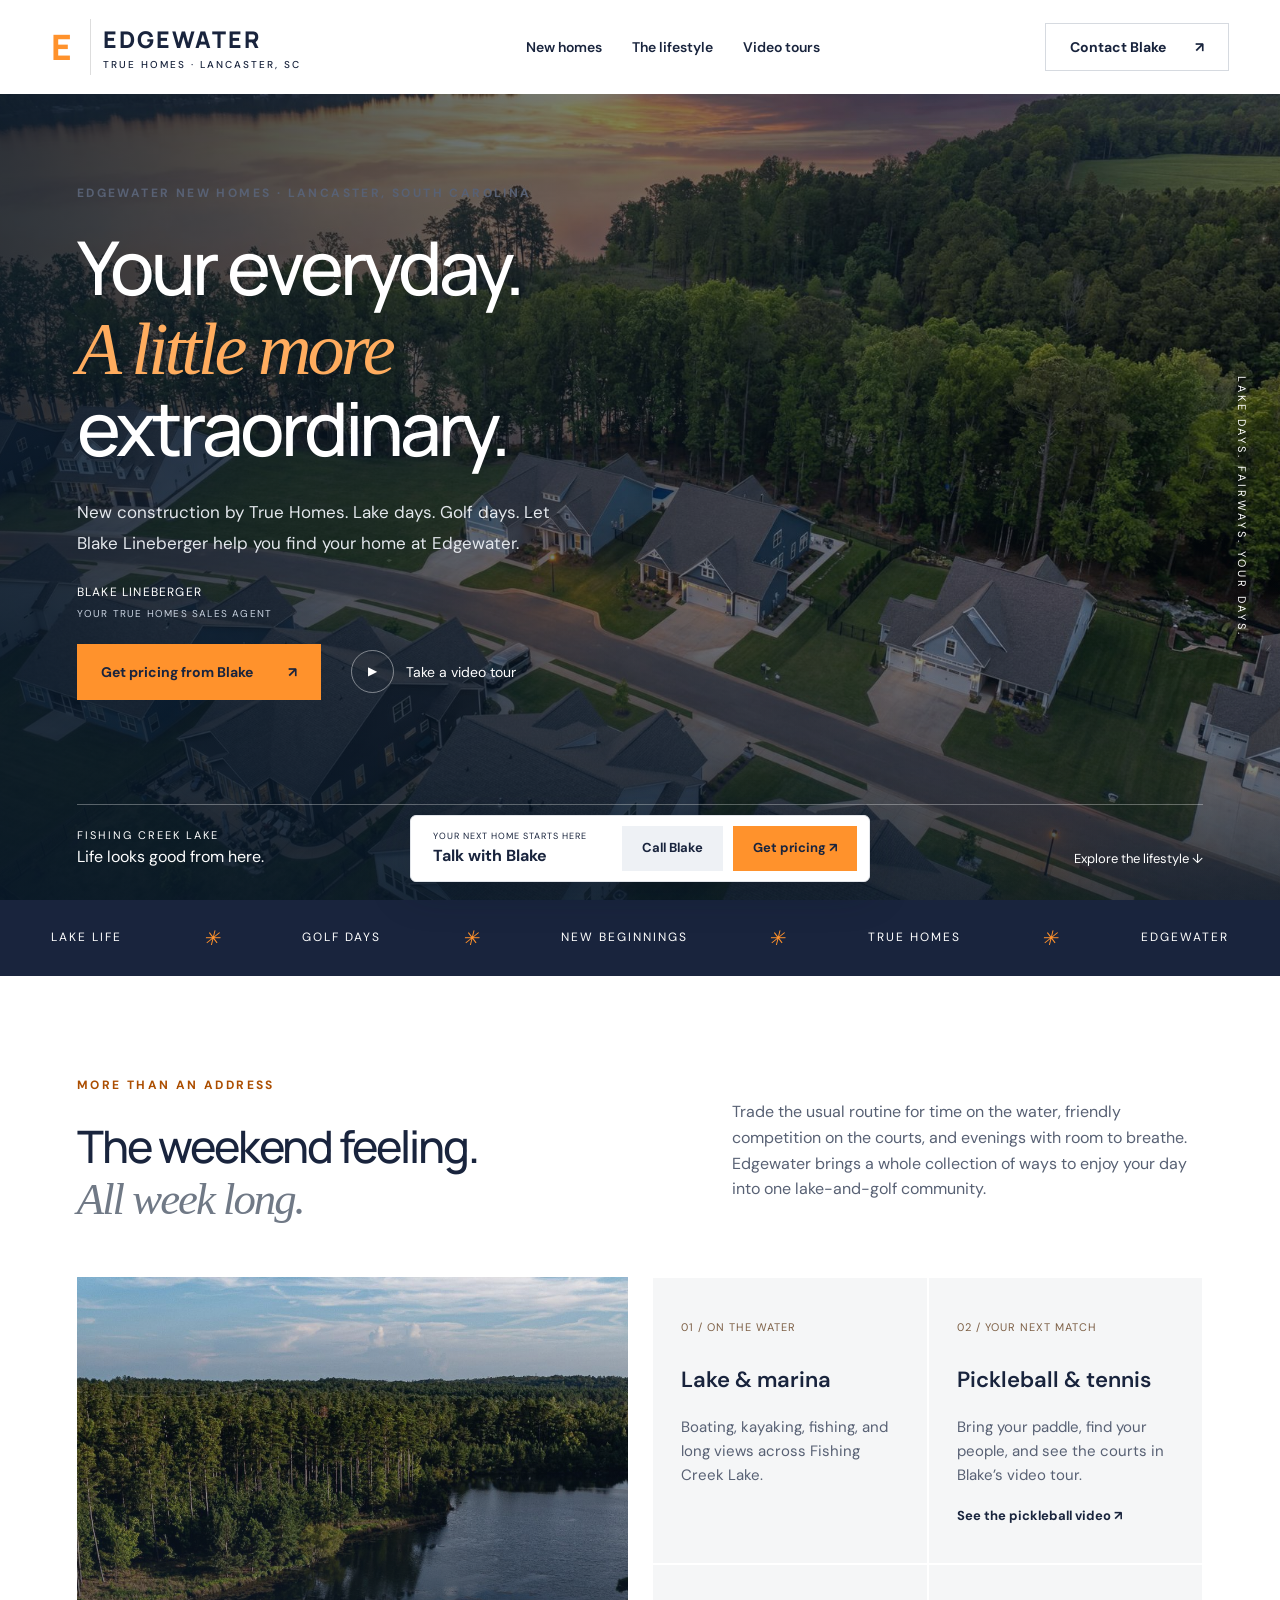
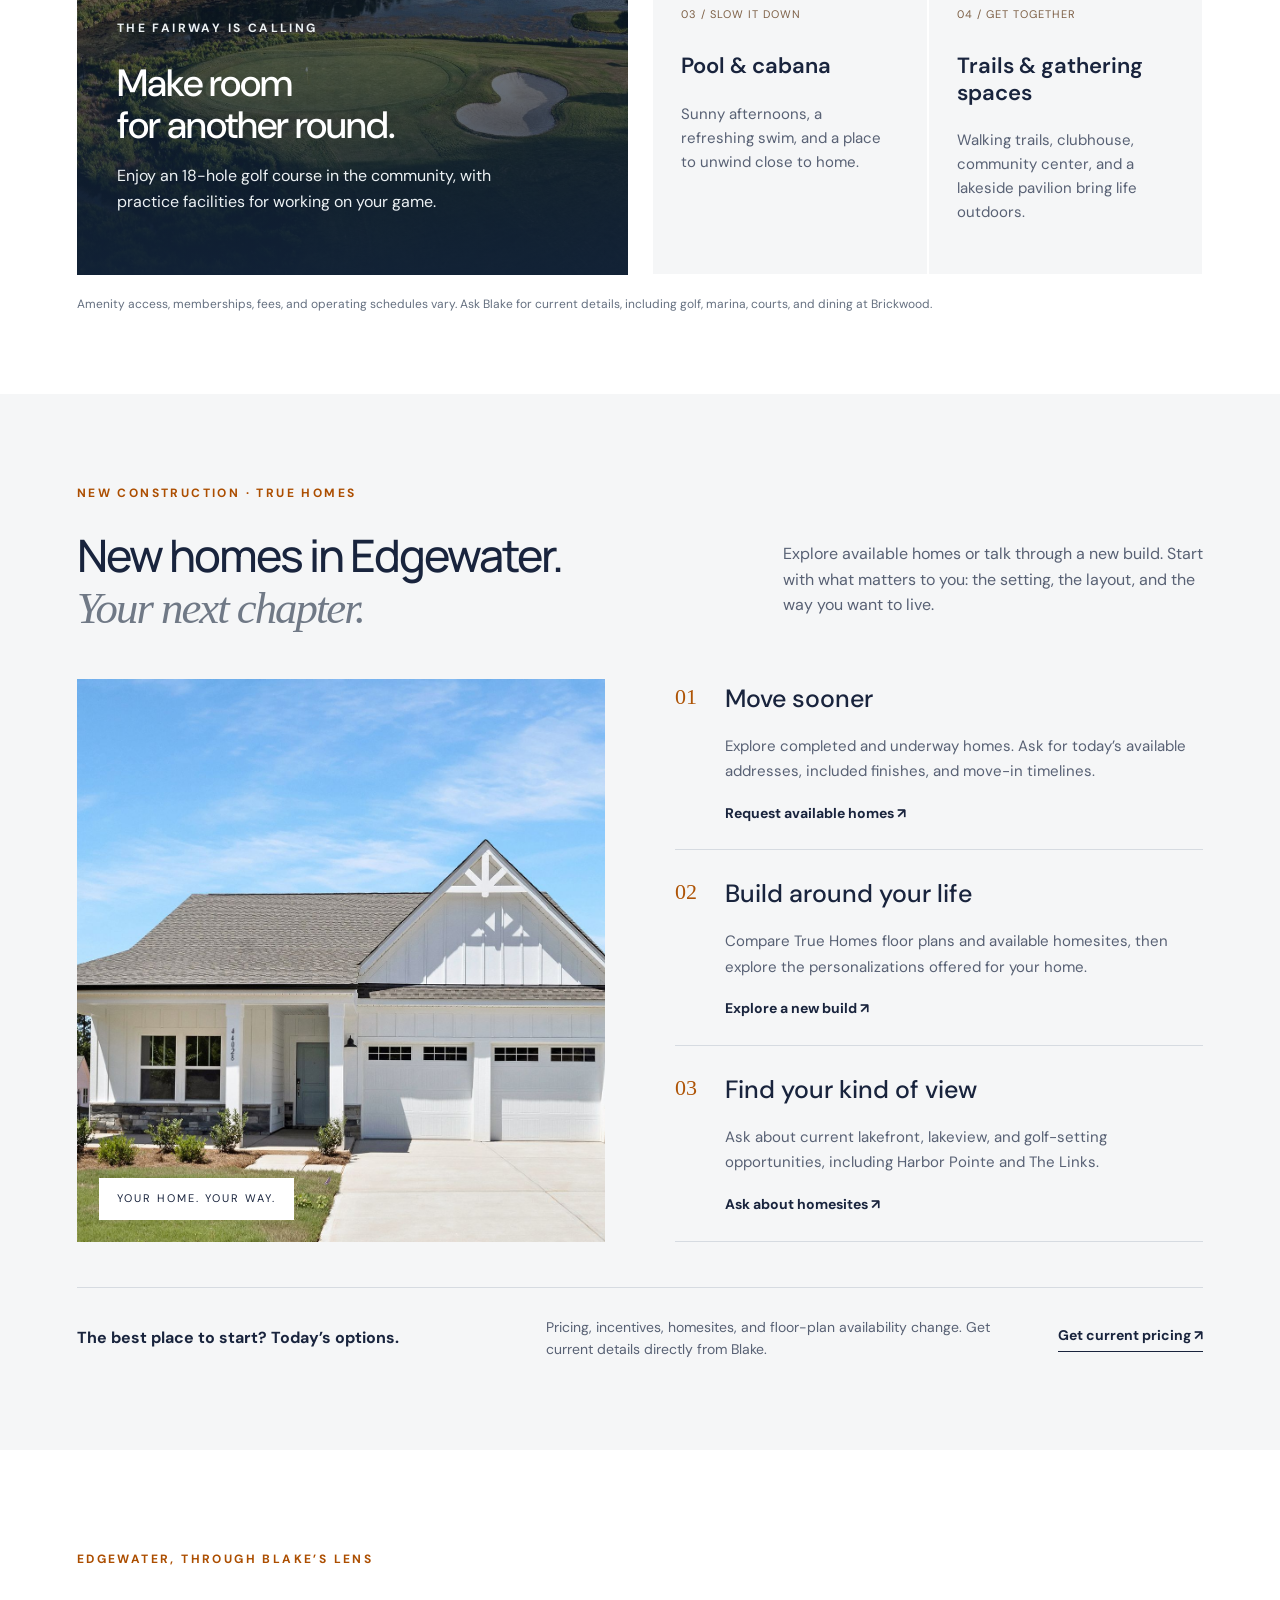
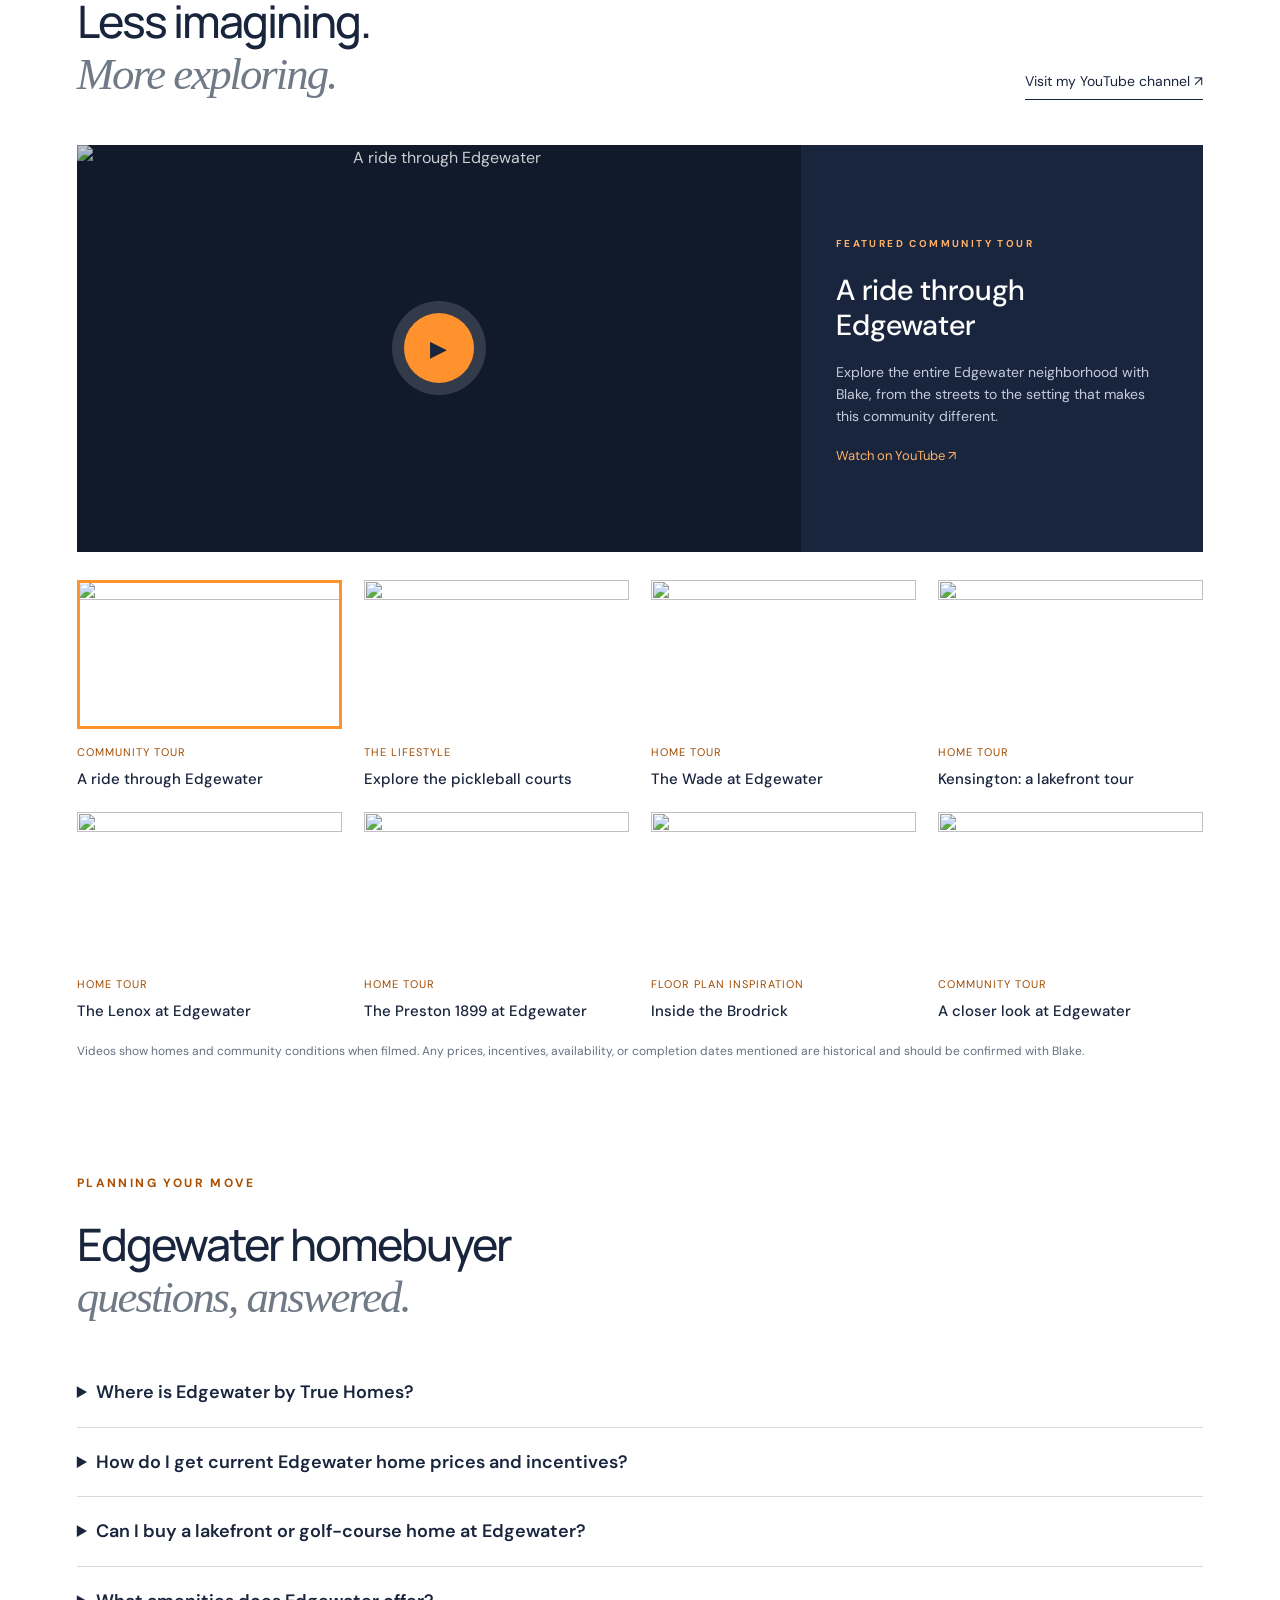
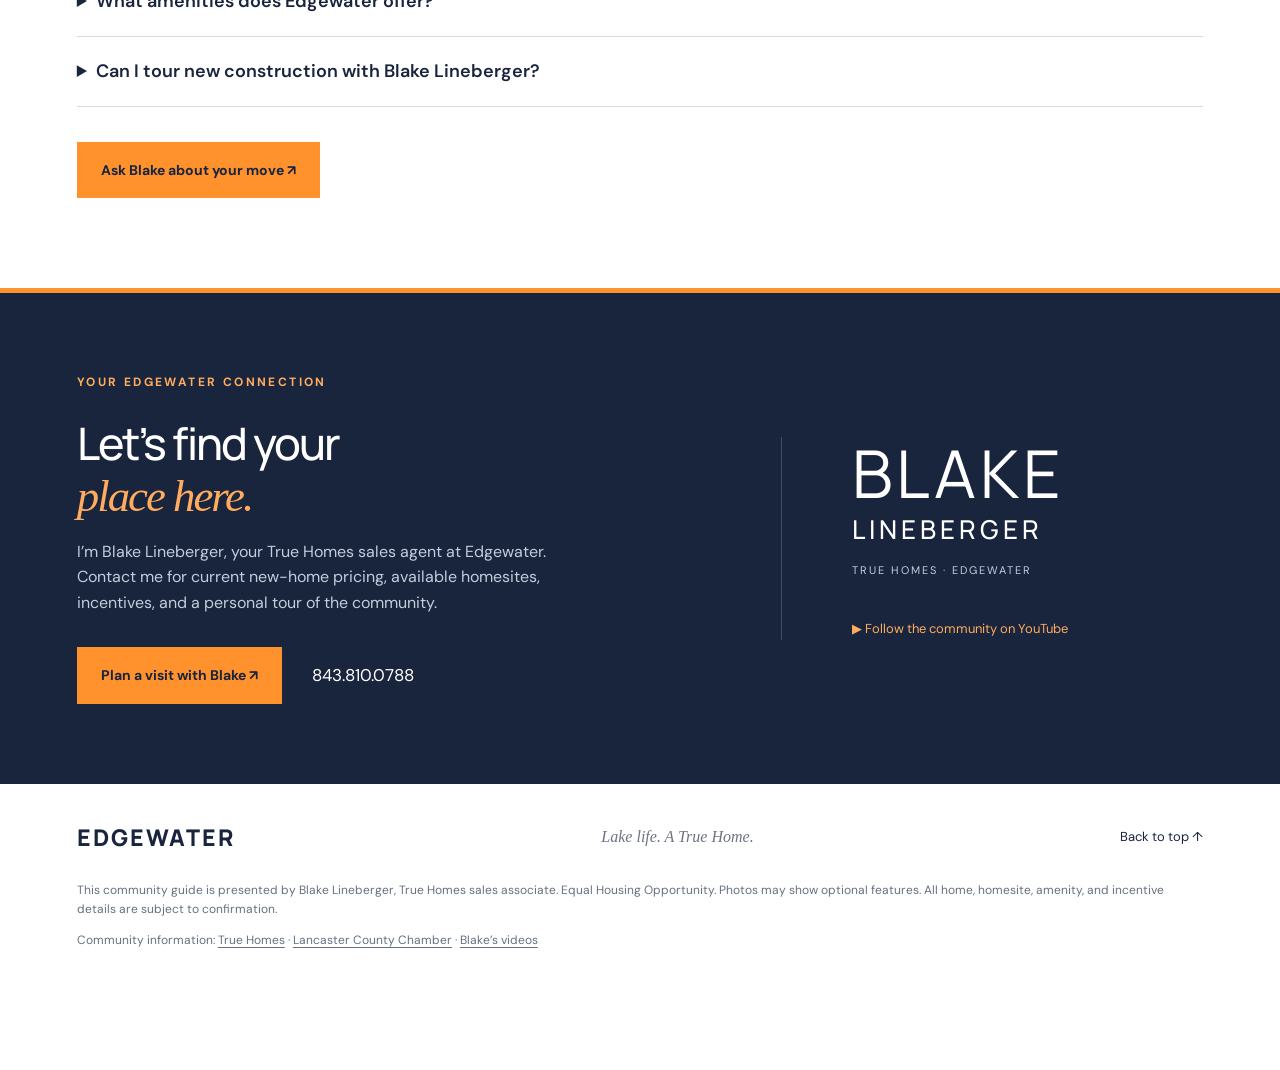
==== index.html @ 4dd71ce0 "Publish Edgewater site with buyer-focused SEO, sitemap and agent contact" ====
<!DOCTYPE html><html lang="en"><head><meta charset="UTF-8"><meta name="viewport" content="width=device-width, initial-scale=1"><title>Edgewater New Homes in Lancaster SC | Blake Lineberger</title><meta name="description" content="Explore True Homes new construction at Edgewater in Lancaster, SC. Watch home tours and contact Blake Lineberger for pricing, homesites, incentives and a tour."><meta name="theme-color" content="#19243d"><link rel="icon" href="data:image/svg+xml,%3Csvg xmlns='http://www.w3.org/2000/svg' viewBox='0 0 40 40'%3E%3Crect width='40' height='40' rx='8' fill='%2319243d'/%3E%3Cpath d='M10 11h21v5H15v4h13v4H15v4h16v5H10z' fill='%23ff922c'/%3E%3C/svg%3E"><link rel="stylesheet" href="style.css"><link rel="canonical" href="https://edgewater-living.vercel.app/"><meta name="robots" content="index,follow,max-image-preview:large"><meta property="og:type" content="website"><meta property="og:url" content="https://edgewater-living.vercel.app/"><meta property="og:title" content="Edgewater New Homes in Lancaster SC | Blake Lineberger"><meta property="og:description" content="Explore True Homes new construction at Edgewater in Lancaster, SC. Watch home tours and contact Blake Lineberger for pricing, homesites, incentives and a tour."><meta property="og:site_name" content="Edgewater with Blake Lineberger"><meta name="twitter:card" content="summary"><meta name="twitter:title" content="Edgewater New Homes in Lancaster SC | Blake Lineberger"><meta name="twitter:description" content="Explore True Homes new construction at Edgewater in Lancaster, SC. Watch home tours and contact Blake Lineberger for pricing, homesites, incentives and a tour."><script type="application/ld+json">{"@context": "https://schema.org", "@graph": [{"@type": "Person", "@id": "https://edgewater-living.vercel.app/#blake", "name": "Blake Lineberger", "jobTitle": "True Homes sales agent", "telephone": "+1-843-810-0788", "email": "linebergerm01@gmail.com", "url": "https://edgewater-living.vercel.app/", "sameAs": ["https://www.youtube.com/@Blake_Sales_Edgewater"]}, {"@type": "WebSite", "@id": "https://edgewater-living.vercel.app/#website", "url": "https://edgewater-living.vercel.app/", "name": "Edgewater with Blake Lineberger", "publisher": {"@id": "https://edgewater-living.vercel.app/#blake"}}, {"@type": "WebPage", "@id": "https://edgewater-living.vercel.app/#page", "url": "https://edgewater-living.vercel.app/", "name": "Edgewater New Homes in Lancaster SC | Blake Lineberger", "description": "Explore True Homes new construction at Edgewater in Lancaster, SC. Watch home tours and contact Blake Lineberger for pricing, homesites, incentives and a tour.", "isPartOf": {"@id": "https://edgewater-living.vercel.app/#website"}, "about": {"@type": "Place", "name": "Edgewater, Lancaster, South Carolina", "address": {"@type": "PostalAddress", "addressLocality": "Lancaster", "addressRegion": "SC", "addressCountry": "US"}}, "author": {"@id": "https://edgewater-living.vercel.app/#blake"}}, {"@type": "FAQPage", "@id": "https://edgewater-living.vercel.app/#questions", "mainEntity": [{"@type": "Question", "name": "Where is Edgewater by True Homes?", "acceptedAnswer": {"@type": "Answer", "text": "Edgewater is a lake-and-golf community in Lancaster, South Carolina, on Fishing Creek Lake. Contact Blake Lineberger to arrange a community visit and compare new construction opportunities."}}, {"@type": "Question", "name": "How do I get current Edgewater home prices and incentives?", "acceptedAnswer": {"@type": "Answer", "text": "Contact Blake Lineberger at 843.810.0788 or linebergerm01@gmail.com for current True Homes pricing, available homes, homesites, and incentives. Prices and offers mentioned in older videos may no longer apply."}}, {"@type": "Question", "name": "Can I buy a lakefront or golf-course home at Edgewater?", "acceptedAnswer": {"@type": "Answer", "text": "Ask Blake about current lakefront, lakeview, and golf-setting opportunities, including Harbor Pointe and The Links. Specific lot availability, premiums, dock eligibility, and home options must be confirmed individually."}}, {"@type": "Question", "name": "What amenities does Edgewater offer?", "acceptedAnswer": {"@type": "Answer", "text": "Edgewater features Fishing Creek Lake, a marina, an 18-hole golf course, pickleball and tennis facilities, a pool and cabana, walking trails, and community gathering spaces. Memberships, fees, access, and schedules vary."}}, {"@type": "Question", "name": "Can I tour new construction with Blake Lineberger?", "acceptedAnswer": {"@type": "Answer", "text": "Yes. Call or email Blake to arrange a personal tour of available True Homes and explore Edgewater. Share your price range, preferred layout, and moving timeline so he can help narrow your options."}}]}]}</script></head><body>
<a class="skip" href="#main">Skip to content</a><header><a class="brand" href="#"><span class="brandmark">E</span><span>EDGEWATER<small>TRUE HOMES · LANCASTER, SC</small></span></a><nav aria-label="Main navigation"><a href="#homes">New homes</a><a href="#lifestyle">The lifestyle</a><a href="#films">Video tours</a></nav><a class="nav-contact" href="mailto:linebergerm01@gmail.com?subject=Let%E2%80%99s%20explore%20Edgewater">Contact Blake <span>↗</span></a></header>
<main id="main"><section class="hero"><img src="assets/lake.jpg" alt="Aerial view of Edgewater on Fishing Creek Lake" fetchpriority="high" class="hero-photo"><div class="hero-shade"></div><div class="hero-content"><p class="eyebrow">EDGEWATER NEW HOMES · LANCASTER, SOUTH CAROLINA</p><h1>Your everyday.<br><em>A little more</em><br>extraordinary.</h1><p class="hero-description">New construction by True Homes. Lake days. Golf days. Let Blake Lineberger help you find your home at Edgewater.</p><p class="agent-intro">BLAKE LINEBERGER <span>YOUR TRUE HOMES SALES AGENT</span></p><div class="actions"><a class="button orange" href="mailto:linebergerm01@gmail.com?subject=Send%20me%20Edgewater%20homes%20and%20pricing">Get pricing from Blake <span>↗</span></a><a class="hero-watch" href="#films"><span class="circle-play">▶</span> Take a video tour</a></div></div><div class="hero-bottom"><span>FISHING CREEK LAKE<br><strong>Life looks good from here.</strong></span><a href="#lifestyle">Explore the lifestyle ↓</a></div><span class="vertical">LAKE DAYS. FAIRWAYS. YOUR DAYS.</span></section>
<div class="ribbon"><span>LAKE LIFE</span><i>✳</i><span>GOLF DAYS</span><i>✳</i><span>NEW BEGINNINGS</span><i>✳</i><span>TRUE HOMES</span><i>✳</i><span>EDGEWATER</span></div>
<section class="intro wrap" id="lifestyle"><div><p class="eyebrow orange-text">MORE THAN AN ADDRESS</p><h2>The weekend feeling.<br><em>All week long.</em></h2></div><p>Trade the usual routine for time on the water, friendly competition on the courts, and evenings with room to breathe. Edgewater brings a whole collection of ways to enjoy your day into one lake-and-golf community.</p></section>
<section class="amenities wrap"><article class="golf-feature"><img src="assets/golf.jpg" alt="Golf at Edgewater" loading="lazy"><div><p class="eyebrow">THE FAIRWAY IS CALLING</p><h3>Make room<br>for another round.</h3><p>Enjoy an 18-hole golf course in the community, with practice facilities for working on your game.</p></div></article><div class="amenity-grid"><article><span class="amenity-number">01 / ON THE WATER</span><h3>Lake & marina</h3><p>Boating, kayaking, fishing, and long views across Fishing Creek Lake.</p></article><article><span class="amenity-number">02 / YOUR NEXT MATCH</span><h3>Pickleball & tennis</h3><p>Bring your paddle, find your people, and see the courts in Blake’s video tour.</p><a href="#films" data-feature="CgfrRiR9_Ts">See the pickleball video ↗</a></article><article><span class="amenity-number">03 / SLOW IT DOWN</span><h3>Pool & cabana</h3><p>Sunny afternoons, a refreshing swim, and a place to unwind close to home.</p></article><article><span class="amenity-number">04 / GET TOGETHER</span><h3>Trails & gathering spaces</h3><p>Walking trails, clubhouse, community center, and a lakeside pavilion bring life outdoors.</p></article></div></section>
<p class="fine wrap">Amenity access, memberships, fees, and operating schedules vary. Ask Blake for current details, including golf, marina, courts, and dining at Brickwood.</p>
<section id="homes" class="homes-section"><div class="wrap"><div class="section-top"><div><p class="eyebrow orange-text">NEW CONSTRUCTION · TRUE HOMES</p><h2>New homes in Edgewater.<br><em>Your next chapter.</em></h2></div><p>Explore available homes or talk through a new build. Start with what matters to you: the setting, the layout, and the way you want to live.</p></div><div class="home-layout"><div class="home-photo"><img src="assets/home.jpg" alt="True Homes at Edgewater" loading="lazy"><span>YOUR HOME. YOUR WAY.</span></div><div class="home-options"><article><span>01</span><div><h3>Move sooner</h3><p>Explore completed and underway homes. Ask for today’s available addresses, included finishes, and move-in timelines.</p><a href="mailto:linebergerm01@gmail.com?subject=Edgewater%20available%20homes">Request available homes ↗</a></div></article><article><span>02</span><div><h3>Build around your life</h3><p>Compare True Homes floor plans and available homesites, then explore the personalizations offered for your home.</p><a href="mailto:linebergerm01@gmail.com?subject=Building%20a%20new%20home%20at%20Edgewater">Explore a new build ↗</a></div></article><article><span>03</span><div><h3>Find your kind of view</h3><p>Ask about current lakefront, lakeview, and golf-setting opportunities, including Harbor Pointe and The Links.</p><a href="mailto:linebergerm01@gmail.com?subject=Edgewater%20lake%20and%20golf%20homesites">Ask about homesites ↗</a></div></article></div></div><div class="availability"><strong>The best place to start? Today’s options.</strong><p>Pricing, incentives, homesites, and floor-plan availability change. Get current details directly from Blake.</p><a href="mailto:linebergerm01@gmail.com?subject=Current%20Edgewater%20pricing%20and%20incentives">Get current pricing <span>↗</span></a></div></div></section>
<section id="films" class="films wrap"><div class="section-top"><div><p class="eyebrow orange-text">EDGEWATER, THROUGH BLAKE’S LENS</p><h2>Less imagining.<br><em>More exploring.</em></h2></div><a class="text-link" href="https://www.youtube.com/@Blake_Sales_Edgewater" target="_blank" rel="noopener">Visit my YouTube channel ↗</a></div><div class="cinema"><div class="screen" id="screen"></div><div class="film-description"><span class="eyebrow">FEATURED COMMUNITY TOUR</span><h3 id="film-title">A ride through Edgewater</h3><p id="film-detail">Explore the neighborhood with Blake, from the streets to the setting that makes Edgewater different.</p><a id="youtube-link" href="https://www.youtube.com/watch?v=G6UjwzmmReY" target="_blank" rel="noopener">Watch on YouTube ↗</a></div></div><div class="film-grid" id="film-grid"></div><p class="fine">Videos show homes and community conditions when filmed. Any prices, incentives, availability, or completion dates mentioned are historical and should be confirmed with Blake.</p></section>
<section class="buyer-faq wrap" id="questions"><p class="eyebrow orange-text">PLANNING YOUR MOVE</p><h2>Edgewater homebuyer<br><em>questions, answered.</em></h2><div class="faq-list"><details><summary>Where is Edgewater by True Homes?</summary><p>Edgewater is a lake-and-golf community in Lancaster, South Carolina, on Fishing Creek Lake. Contact Blake Lineberger to arrange a community visit and compare new construction opportunities.</p></details><details><summary>How do I get current Edgewater home prices and incentives?</summary><p>Contact Blake Lineberger at 843.810.0788 or linebergerm01@gmail.com for current True Homes pricing, available homes, homesites, and incentives. Prices and offers mentioned in older videos may no longer apply.</p></details><details><summary>Can I buy a lakefront or golf-course home at Edgewater?</summary><p>Ask Blake about current lakefront, lakeview, and golf-setting opportunities, including Harbor Pointe and The Links. Specific lot availability, premiums, dock eligibility, and home options must be confirmed individually.</p></details><details><summary>What amenities does Edgewater offer?</summary><p>Edgewater features Fishing Creek Lake, a marina, an 18-hole golf course, pickleball and tennis facilities, a pool and cabana, walking trails, and community gathering spaces. Memberships, fees, access, and schedules vary.</p></details><details><summary>Can I tour new construction with Blake Lineberger?</summary><p>Yes. Call or email Blake to arrange a personal tour of available True Homes and explore Edgewater. Share your price range, preferred layout, and moving timeline so he can help narrow your options.</p></details></div><a class="button orange" href="mailto:linebergerm01@gmail.com?subject=Help%20me%20find%20an%20Edgewater%20home">Ask Blake about your move ↗</a></section><section class="contact" id="contact"><div class="wrap contact-inner"><div><p class="eyebrow">YOUR EDGEWATER CONNECTION</p><h2>Let’s find your<br><em>place here.</em></h2><p>I’m Blake Lineberger, your True Homes sales agent at Edgewater. Contact me for current new-home pricing, available homesites, incentives, and a personal tour of the community.</p><div class="actions"><a class="button orange" href="mailto:linebergerm01@gmail.com?subject=I%27d%20like%20to%20tour%20Edgewater">Plan a visit with Blake ↗</a><a class="phone" href="tel:+18438100788">843.810.0788</a></div></div><div class="signature"><span>BLAKE</span><strong>LINEBERGER</strong><p>TRUE HOMES · EDGEWATER</p><a href="https://www.youtube.com/@Blake_Sales_Edgewater" target="_blank" rel="noopener">▶ Follow the community on YouTube</a></div></div></section></main>
<footer class="wrap"><div class="footer-top"><a class="brand" href="#">EDGEWATER</a><span>Lake life. A True Home.</span><a href="#">Back to top ↑</a></div><p>This community guide is presented by Blake Lineberger, True Homes sales associate. Equal Housing Opportunity. Photos may show optional features. All home, homesite, amenity, and incentive details are subject to confirmation.</p><div class="sources">Community information: <a href="https://www.truehomes.com/new-home-communities/edgewater" target="_blank" rel="noopener">True Homes</a> · <a href="https://business.lancasterchambersc.org/list/member/true-homes-edgewater-golf-lake-168" target="_blank" rel="noopener">Lancaster County Chamber</a> · <a href="https://www.youtube.com/@Blake_Sales_Edgewater" target="_blank" rel="noopener">Blake’s videos</a></div></footer><aside class="contact-dock" aria-label="Contact Blake"><span>YOUR NEXT HOME STARTS HERE<strong>Talk with Blake</strong></span><a href="tel:+18438100788">Call Blake</a><a class="dock-email" href="mailto:linebergerm01@gmail.com?subject=Edgewater%20new%20home%20inquiry">Get pricing ↗</a></aside><script src="app.js" defer></script></body></html>
---- style.css ----
@import url('https://fonts.googleapis.com/css2?family=DM+Sans:wght@400;500;600;700&family=Manrope:wght@400;500;600;700;800&display=swap');
:root{--navy:#19243d;--orange:#ff922c;--paper:#f5f6f7;--muted:#586174}*{box-sizing:border-box}html{scroll-behavior:smooth;scroll-padding-top:90px}body{margin:0;color:var(--navy);background:white;font-family:'DM Sans',sans-serif;line-height:1.6}a{color:inherit;text-decoration:none}button{font:inherit}img{display:block;width:100%;object-fit:cover}a,button{-webkit-tap-highlight-color:transparent}a:focus-visible,button:focus-visible{outline:3px solid #ef7b08;outline-offset:5px}.skip{position:fixed;top:-100px;background:white;padding:12px;z-index:99}.skip:focus{top:0}header{height:94px;padding:0 4%;display:flex;align-items:center;justify-content:space-between;gap:24px;background:white}.brand{display:flex;align-items:center;gap:12px;font-family:Manrope,sans-serif;font-size:23px;font-weight:800;letter-spacing:2px}.brandmark{font-size:35px;color:var(--orange);border-right:1px solid #ddd;padding-right:16px}.brand small{display:block;font-family:'DM Sans',sans-serif;font-size:10px;letter-spacing:2px;font-weight:500}nav{display:flex;gap:30px;font-size:14px;font-weight:600}nav a:hover{color:#b75000}.nav-contact{border:1px solid #d6dae0;padding:12px 24px;font-size:14px;font-weight:700}.nav-contact span{margin-left:26px}.hero{position:relative;min-height:760px;height:calc(100svh - 94px);max-height:1000px;color:white;isolation:isolate}.hero-photo,.hero-shade{position:absolute;inset:0;height:100%;z-index:-2}.hero-shade{z-index:-1;background:linear-gradient(90deg,rgba(8,24,40,.82),rgba(8,24,40,.2)),linear-gradient(0deg,rgba(8,24,40,.7),transparent 40%)}.hero-content{padding:90px 6%;max-width:950px}.eyebrow{font-size:12px;font-weight:700;letter-spacing:2.4px;margin:0 0 25px}.hero h1{font-family:Manrope,sans-serif;font-size:clamp(52px,5.8vw,91px);line-height:1.06;letter-spacing:-4px;font-weight:500;margin:0 0 30px}em{font-family:Georgia,serif;font-weight:400}h1 em{color:#ffac5e} .hero-description{font-size:17px;line-height:1.8;max-width:480px;color:#e3e7ec}.actions{display:flex;align-items:center;gap:30px;flex-wrap:wrap;margin-top:32px}.button{display:inline-flex;justify-content:center;align-items:center;gap:35px;padding:17px 24px;font-size:14px;font-weight:700}.orange{background:var(--orange);color:#19243d}.orange:hover{background:#ffb56e}.hero-watch{display:flex;align-items:center;gap:12px;font-size:14px}.circle-play{border:1px solid #ffffff70;border-radius:50%;width:43px;height:43px;display:grid;place-items:center;font-size:12px}.hero-bottom{position:absolute;bottom:30px;left:6%;right:6%;display:flex;justify-content:space-between;align-items:end;border-top:1px solid #ffffff50;padding-top:22px;font-size:11px;letter-spacing:2px}.hero-bottom strong{font-size:16px;letter-spacing:0;font-weight:400}.hero-bottom a{font-size:13px;letter-spacing:0}.vertical{position:absolute;right:30px;top:35%;writing-mode:vertical-rl;font-size:11px;letter-spacing:3px}.ribbon{padding:22px 4%;background:var(--navy);color:white;display:flex;align-items:center;justify-content:space-between;gap:20px;font-size:12px;letter-spacing:2px;overflow:hidden;white-space:nowrap}.ribbon i{color:var(--orange);font-size:20px}.wrap{width:min(1280px,88%);margin-inline:auto}.intro{display:grid;grid-template-columns:1.2fr 1fr;gap:8%;padding:100px 0 52px;align-items:center}.orange-text{color:#ac4e00}h2{font-family:Manrope,sans-serif;font-size:clamp(38px,3.5vw,56px);font-weight:500;line-height:1.14;letter-spacing:-2px;margin:0}h2 em{color:#707986}p{color:var(--muted)}.intro>p{max-width:460px}.amenities{display:grid;grid-template-columns:1fr 1fr;gap:24px}.golf-feature{min-height:530px;position:relative;color:white;isolation:isolate;overflow:hidden}.golf-feature>img{position:absolute;height:100%;z-index:-2}.golf-feature:after{content:'';position:absolute;inset:0;background:linear-gradient(0deg,#122339ee,transparent);z-index:-1}.golf-feature>div{position:absolute;bottom:20px;padding:25px 40px}.golf-feature h3{font-size:38px;line-height:1.1;letter-spacing:-1px;font-weight:500;margin:0 0 16px}.golf-feature p{color:#ecf1f4;max-width:380px}.amenity-grid{display:grid;grid-template-columns:1fr 1fr;background:var(--paper)}.amenity-grid article{padding:35px 28px;border:1px solid white}.amenity-number{font-size:11px;letter-spacing:1px;color:#7d6046}.amenity-grid h3{font-size:22px;font-weight:600;line-height:1.2;margin-top:28px}.amenity-grid p{font-size:15px}.amenity-grid a{font-size:13px;font-weight:700}.fine{font-size:12px;line-height:1.6;margin-top:20px;color:#657080}.homes-section{background:var(--paper);padding:90px 0;margin-top:80px}.section-top{display:flex;justify-content:space-between;gap:40px;align-items:end;margin-bottom:45px}.section-top>p{max-width:420px}.home-layout{display:grid;grid-template-columns:1fr 1fr;gap:70px}.home-photo{position:relative;min-height:530px}.home-photo img{height:100%;position:absolute}.home-photo span{position:absolute;bottom:22px;left:22px;background:white;padding:12px 18px;font-size:11px;letter-spacing:2px}.home-options article{display:flex;gap:28px;padding:24px 0;border-bottom:1px solid #d6dbe1}.home-options article:first-child{padding-top:0}.home-options article>span{font-family:Georgia,serif;font-size:22px;color:#ae5406}.home-options h3{font-size:25px;font-weight:500;margin:0}.home-options p{font-size:15px;line-height:1.7}.home-options a{font-size:14px;font-weight:700}.availability{margin-top:45px;border-top:1px solid #d6dbe1;padding-top:28px;display:grid;grid-template-columns:1fr 1.1fr auto;align-items:center;gap:35px}.availability p{font-size:14px;margin:0}.availability a{font-size:14px;font-weight:700;border-bottom:1px solid;padding-bottom:5px}.films{padding:100px 0}.text-link{font-size:14px;border-bottom:1px solid;padding-bottom:6px}.cinema{display:grid;grid-template-columns:1.8fr 1fr;background:var(--navy);color:white}.screen{aspect-ratio:16/9;background:#0c1725;position:relative}.screen iframe{width:100%;height:100%;border:0}.video-cover{width:100%;height:100%;padding:0;position:relative;border:0;cursor:pointer;background:#101a2b;color:white}.video-cover img{height:100%;opacity:.78}.video-cover .play-large{position:absolute;inset:0;display:grid;place-items:center}.play-large span{display:grid;place-items:center;background:var(--orange);color:var(--navy);height:70px;width:70px;border-radius:50%;font-size:22px;box-shadow:0 0 0 12px #ffffff25}.film-description{padding:35px;align-self:center}.film-description .eyebrow{font-size:10px;color:#ffb267}.film-description h3{font-size:29px;line-height:1.2;font-weight:500;margin:18px 0}.film-description p{color:#c4cddd;font-size:14px}.film-description a{font-size:13px;color:#ffb267}.film-grid{display:grid;grid-template-columns:repeat(4,1fr);gap:22px;margin-top:28px}.film-card{text-align:left;background:transparent;border:0;padding:0;color:var(--navy);cursor:pointer}.film-card img{aspect-ratio:16/9;transition:filter .2s}.film-card:hover img{filter:brightness(.75)}.film-card[aria-pressed=true] img{outline:3px solid var(--orange);outline-offset:-3px}.film-card span{display:block;font-size:11px;color:#a14b00;letter-spacing:1px;margin-top:15px}.film-card strong{display:block;font-size:15px;font-weight:500;line-height:1.5;margin-top:6px}.contact{background:var(--navy);color:white;padding:80px 0;border-top:5px solid var(--orange)}.contact-inner{display:grid;grid-template-columns:1.5fr 1fr;gap:70px;align-items:center}.contact .eyebrow{color:#ffac5e}.contact p{color:#c4cddd;max-width:510px}.contact h2 em{color:#ffac5e}.phone{font-size:17px}.signature{border-left:1px solid #ffffff30;padding-left:70px}.signature>span,.signature strong{display:block;font-family:Manrope,sans-serif;letter-spacing:4px}.signature>span{font-size:66px;line-height:1.1;font-weight:400}.signature strong{font-size:26px;font-weight:500}.signature p{font-size:11px;letter-spacing:2px}.signature a{display:block;margin-top:40px;font-size:13px;color:#ffac5e}footer{padding:35px 0}.footer-top{display:flex;align-items:center;justify-content:space-between;gap:25px;margin-bottom:25px}.footer-top span{font-family:Georgia,serif;font-style:italic;color:#6d7380}.footer-top>a:last-child{font-size:13px}footer p,.sources{font-size:12px;color:#657080}.sources a{text-decoration:underline;text-underline-offset:3px}@media(min-width:1600px){.hero-content{padding-top:130px}}@media(max-width:1000px){header{height:80px}.brand{font-size:18px}nav{gap:18px}.hero{min-height:720px}.hero h1{font-size:66px}.hero-content{padding-top:75px}.amenities{grid-template-columns:1fr}.golf-feature{min-height:430px}.amenity-grid article{padding:30px}.home-layout{gap:35px}.cinema{grid-template-columns:1fr}.film-description{padding:28px}.film-description p{max-width:650px}.film-grid{grid-template-columns:repeat(3,1fr)}.availability{grid-template-columns:1fr 1fr}.signature{padding-left:30px}.signature>span{font-size:46px}}@media(max-width:650px){header{height:auto;min-height:84px;padding:16px 6%;flex-wrap:wrap;gap:12px}.brand{font-size:17px}.brand small{font-size:8px}.brandmark{font-size:28px}.nav-contact{padding:8px 12px;font-size:12px}.nav-contact span{margin-left:5px}nav{order:3;width:100%;justify-content:space-between;border-top:1px solid #edf0f3;padding-top:10px;font-size:12px}.hero{height:auto;min-height:710px}.hero-content{padding-top:60px}.hero .eyebrow{font-size:10px;max-width:240px}.hero h1{font-size:51px;letter-spacing:-2.5px}.hero-description{font-size:15px;max-width:330px}.actions{gap:20px}.hero-watch{font-size:13px}.vertical{display:none}.hero-bottom{bottom:24px}.hero-bottom>a{max-width:100px;text-align:right}.ribbon{font-size:10px;gap:22px;justify-content:flex-start}.ribbon span{flex-shrink:0}.intro{grid-template-columns:1fr;padding-top:65px;gap:15px}.eyebrow{font-size:10px;letter-spacing:1.7px;margin-bottom:18px}.amenity-grid{grid-template-columns:1fr 1fr}.amenity-grid article{padding:25px 18px}.amenity-grid h3{font-size:20px}.amenity-grid p{font-size:14px}.amenity-number{font-size:10px}.golf-feature>div{padding:20px 25px}.homes-section{padding:60px 0;margin-top:55px}.section-top{display:block}.section-top>p{margin-top:24px}.home-layout{grid-template-columns:1fr}.home-photo{min-height:320px}.availability{grid-template-columns:1fr;gap:16px}.availability a{justify-self:start}.films{padding:65px 0}.text-link{display:inline-block;margin-top:25px}.film-grid{grid-template-columns:1fr 1fr;gap:24px 16px}.film-card strong{font-size:14px}.film-description h3{font-size:25px}.contact{padding:55px 0}.contact-inner{grid-template-columns:1fr;gap:45px}.signature{border-left:0;border-top:1px solid #ffffff30;padding:30px 0 0}.signature a{margin-top:20px}.footer-top{flex-wrap:wrap}.footer-top span{font-size:14px}h2{font-size:39px}.button{gap:18px;padding:15px 18px}html{scroll-padding-top:20px}}@media(prefers-reduced-motion:reduce){html{scroll-behavior:auto}*{transition:none!important}}
.agent-intro{color:white;font-size:12px;letter-spacing:1.2px;margin-top:25px}.agent-intro span{display:block;font-size:10px;color:#c7d1df;margin-top:3px}.hero-content .actions{margin-top:22px}.contact-dock{position:fixed;bottom:18px;left:50%;transform:translateX(-50%);display:flex;gap:10px;align-items:center;background:white;box-shadow:0 8px 40px #0c172545;border:1px solid #e2e5ea;padding:10px 12px 10px 22px;z-index:10;max-width:94%;border-radius:6px}.contact-dock>span{font-size:9px;letter-spacing:1px;margin-right:25px;white-space:nowrap}.contact-dock strong{display:block;letter-spacing:0;font-size:16px}.contact-dock a{padding:12px 20px;background:#eef1f5;font-size:13px;font-weight:700;white-space:nowrap}.contact-dock .dock-email{background:var(--orange)}footer{padding-bottom:120px}@media(max-width:650px){.contact-dock{bottom:10px;padding:8px;gap:8px;width:94%}.contact-dock>span{font-size:8px;margin-right:auto;padding-left:6px}.contact-dock strong{font-size:14px}.contact-dock a{padding:12px;font-size:12px}.hero{min-height:790px}}

.buyer-faq{padding:0 0 90px}.faq-list{margin:35px 0}.faq-list details{border-bottom:1px solid #d6dbe1;padding:20px 0}.faq-list summary{font-size:18px;font-weight:600;cursor:pointer}.faq-list p{max-width:900px;font-size:16px;line-height:1.8}
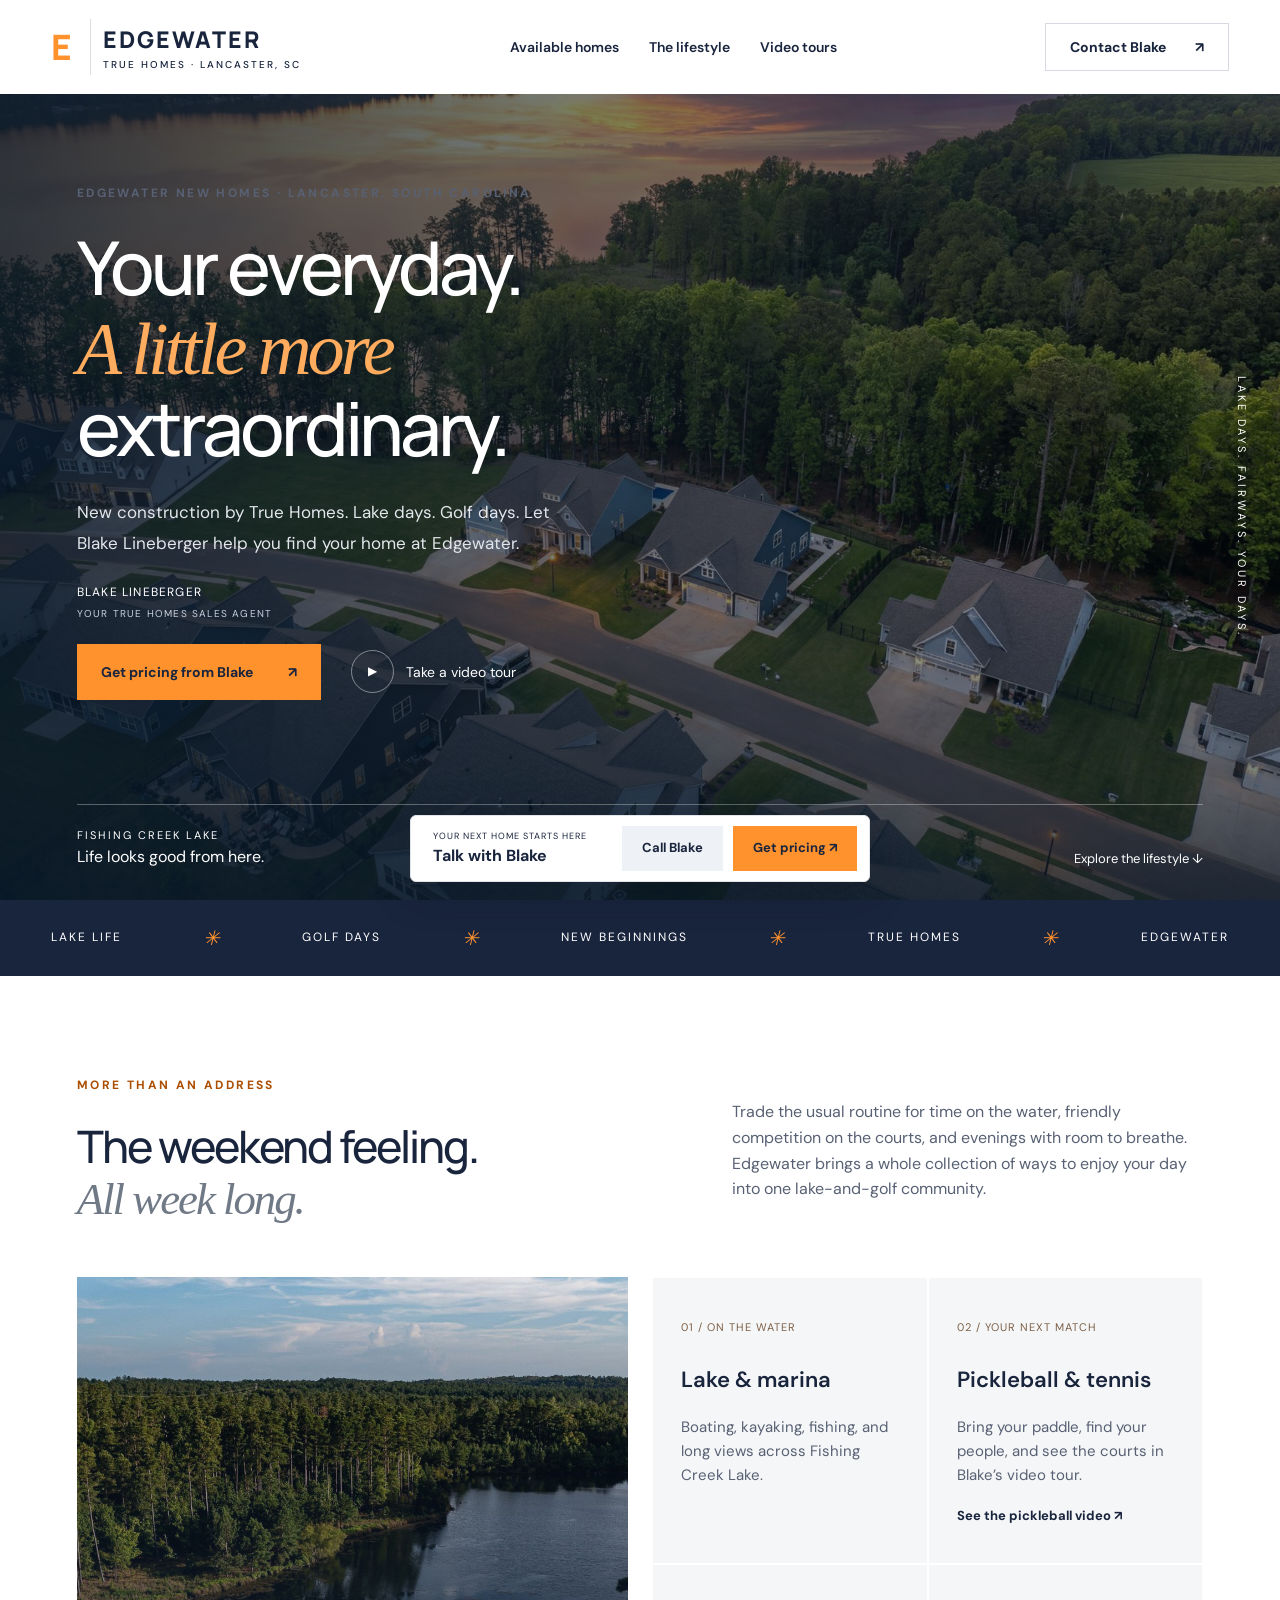
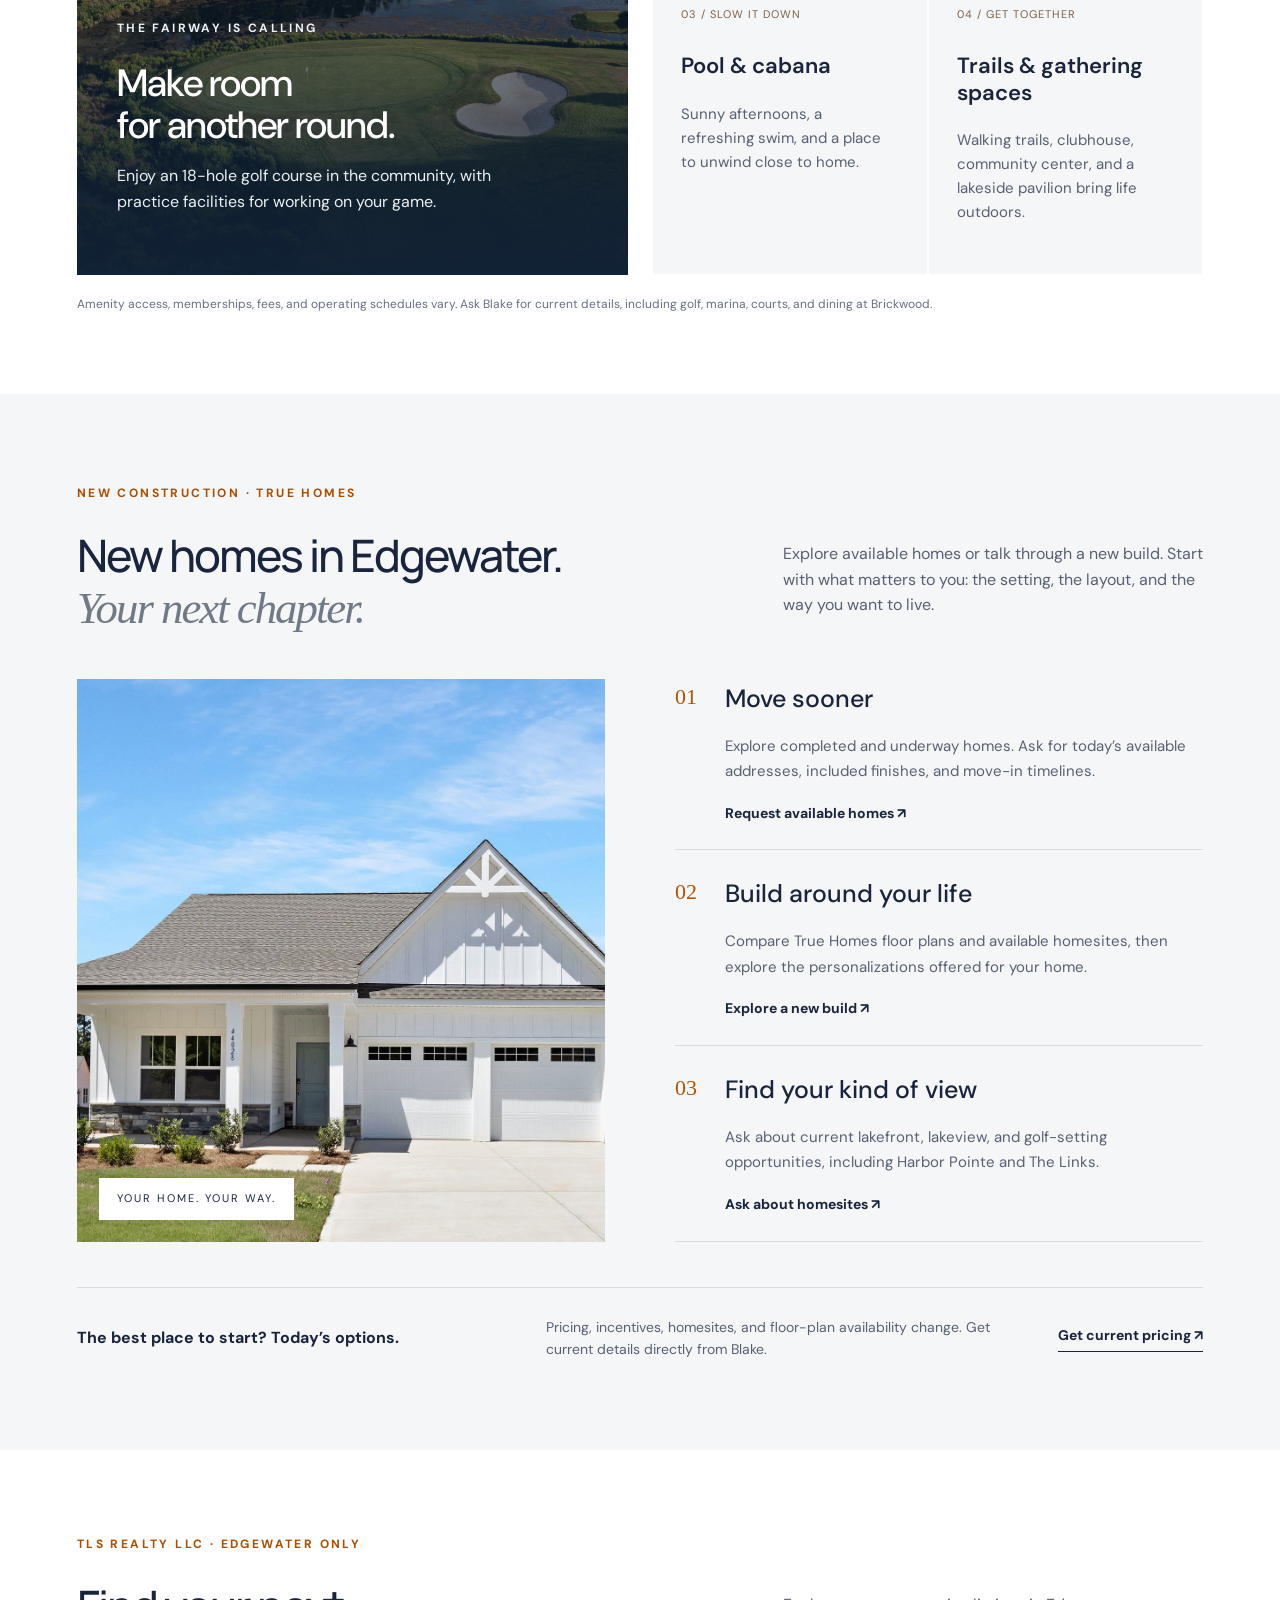
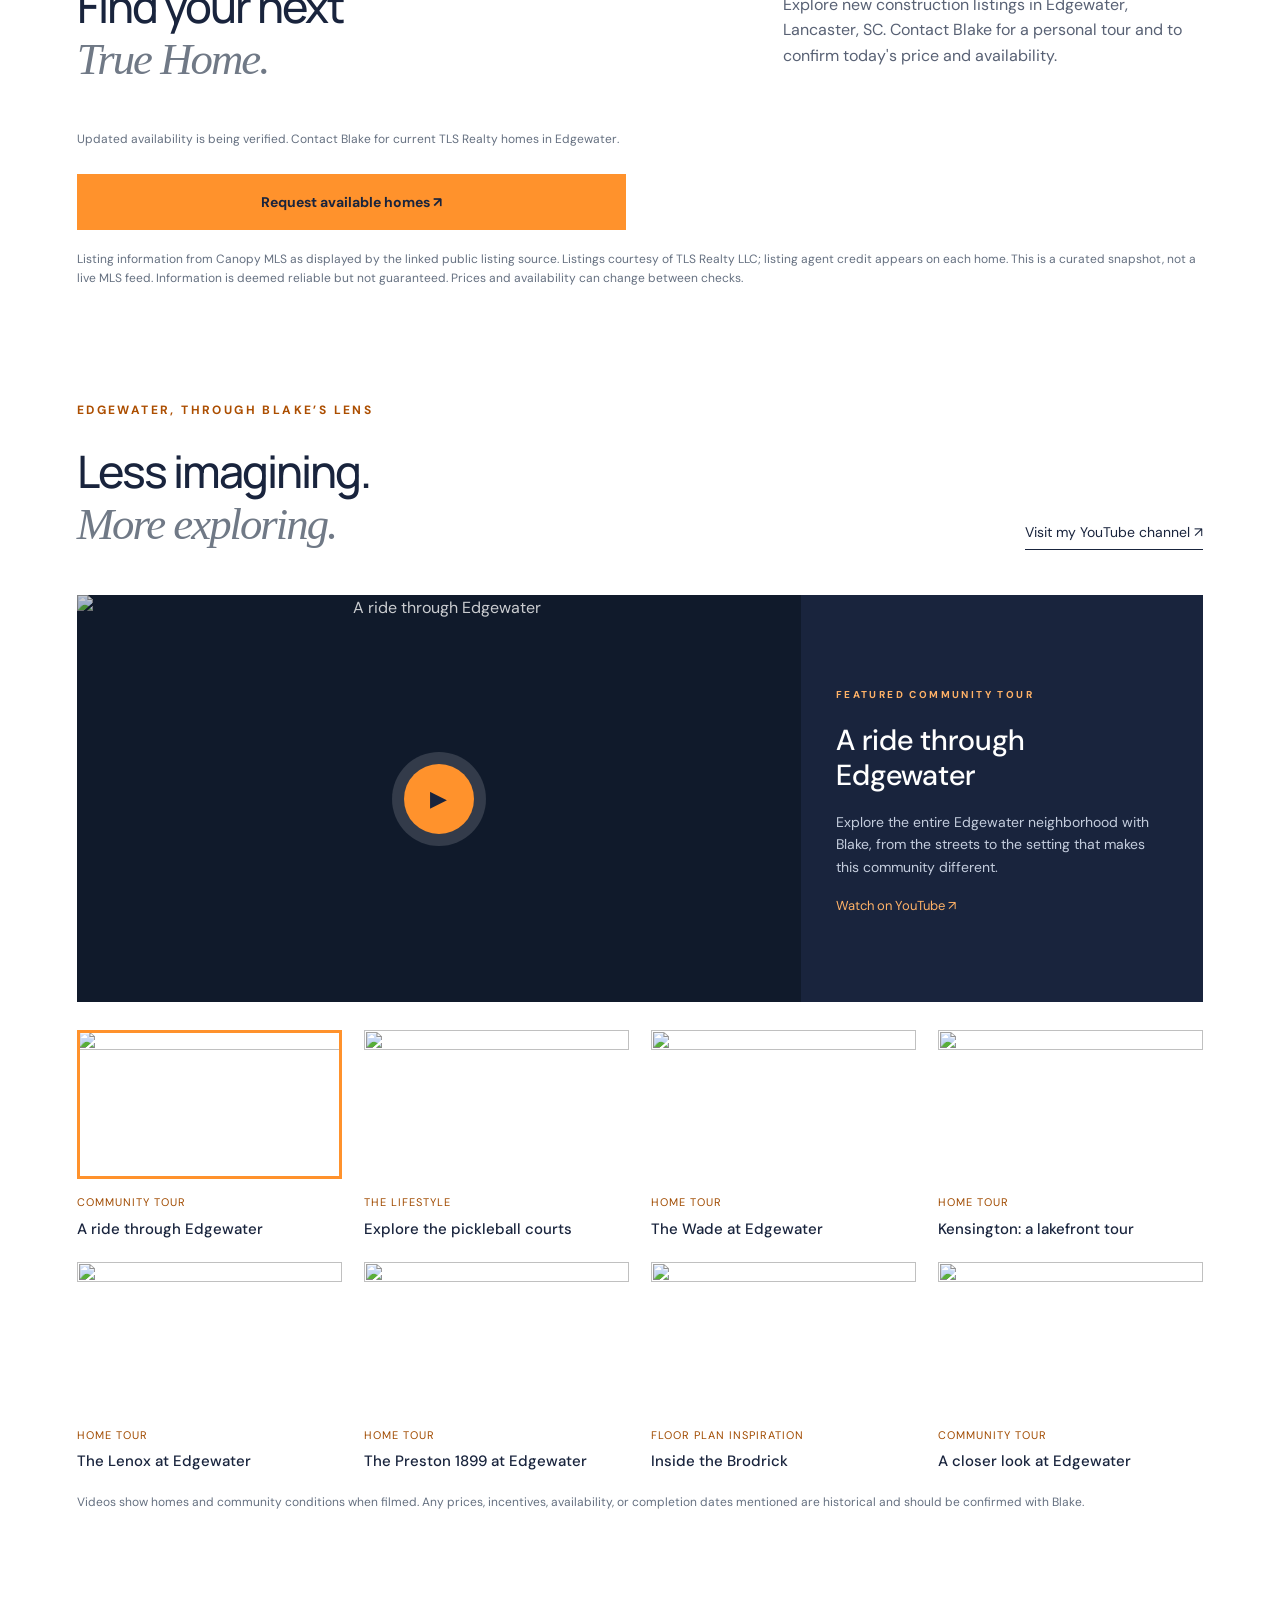
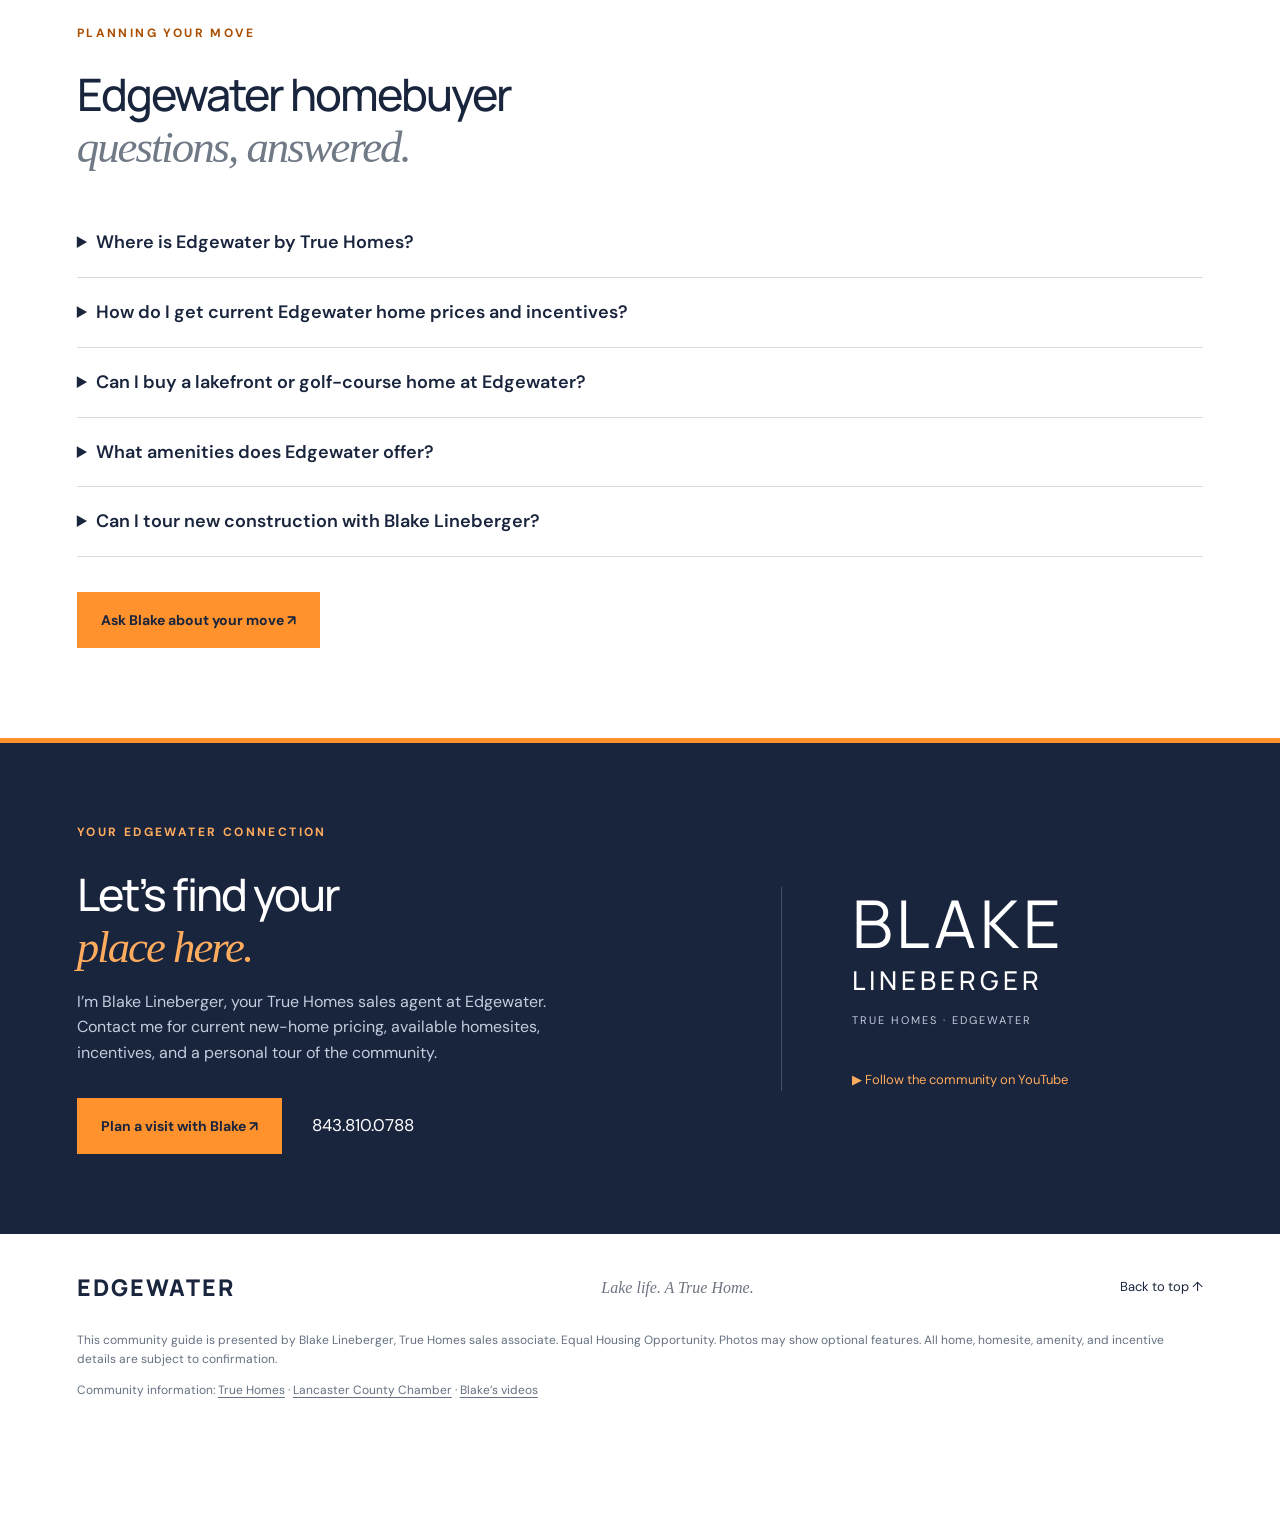
==== commit 1a51e7e5: "Add verified TLS Realty Edgewater listings and freshness controls" ====
--- a/index.html
+++ b/index.html
@@ -1,11 +1,11 @@
 <!DOCTYPE html><html lang="en"><head><meta charset="UTF-8"><meta name="viewport" content="width=device-width, initial-scale=1"><title>Edgewater New Homes in Lancaster SC | Blake Lineberger</title><meta name="description" content="Explore True Homes new construction at Edgewater in Lancaster, SC. Watch home tours and contact Blake Lineberger for pricing, homesites, incentives and a tour."><meta name="theme-color" content="#19243d"><link rel="icon" href="data:image/svg+xml,%3Csvg xmlns='http://www.w3.org/2000/svg' viewBox='0 0 40 40'%3E%3Crect width='40' height='40' rx='8' fill='%2319243d'/%3E%3Cpath d='M10 11h21v5H15v4h13v4H15v4h16v5H10z' fill='%23ff922c'/%3E%3C/svg%3E"><link rel="stylesheet" href="style.css"><link rel="canonical" href="https://edgewater-living.vercel.app/"><meta name="robots" content="index,follow,max-image-preview:large"><meta property="og:type" content="website"><meta property="og:url" content="https://edgewater-living.vercel.app/"><meta property="og:title" content="Edgewater New Homes in Lancaster SC | Blake Lineberger"><meta property="og:description" content="Explore True Homes new construction at Edgewater in Lancaster, SC. Watch home tours and contact Blake Lineberger for pricing, homesites, incentives and a tour."><meta property="og:site_name" content="Edgewater with Blake Lineberger"><meta name="twitter:card" content="summary"><meta name="twitter:title" content="Edgewater New Homes in Lancaster SC | Blake Lineberger"><meta name="twitter:description" content="Explore True Homes new construction at Edgewater in Lancaster, SC. Watch home tours and contact Blake Lineberger for pricing, homesites, incentives and a tour."><script type="application/ld+json">{"@context": "https://schema.org", "@graph": [{"@type": "Person", "@id": "https://edgewater-living.vercel.app/#blake", "name": "Blake Lineberger", "jobTitle": "True Homes sales agent", "telephone": "+1-843-810-0788", "email": "linebergerm01@gmail.com", "url": "https://edgewater-living.vercel.app/", "sameAs": ["https://www.youtube.com/@Blake_Sales_Edgewater"]}, {"@type": "WebSite", "@id": "https://edgewater-living.vercel.app/#website", "url": "https://edgewater-living.vercel.app/", "name": "Edgewater with Blake Lineberger", "publisher": {"@id": "https://edgewater-living.vercel.app/#blake"}}, {"@type": "WebPage", "@id": "https://edgewater-living.vercel.app/#page", "url": "https://edgewater-living.vercel.app/", "name": "Edgewater New Homes in Lancaster SC | Blake Lineberger", "description": "Explore True Homes new construction at Edgewater in Lancaster, SC. Watch home tours and contact Blake Lineberger for pricing, homesites, incentives and a tour.", "isPartOf": {"@id": "https://edgewater-living.vercel.app/#website"}, "about": {"@type": "Place", "name": "Edgewater, Lancaster, South Carolina", "address": {"@type": "PostalAddress", "addressLocality": "Lancaster", "addressRegion": "SC", "addressCountry": "US"}}, "author": {"@id": "https://edgewater-living.vercel.app/#blake"}}, {"@type": "FAQPage", "@id": "https://edgewater-living.vercel.app/#questions", "mainEntity": [{"@type": "Question", "name": "Where is Edgewater by True Homes?", "acceptedAnswer": {"@type": "Answer", "text": "Edgewater is a lake-and-golf community in Lancaster, South Carolina, on Fishing Creek Lake. Contact Blake Lineberger to arrange a community visit and compare new construction opportunities."}}, {"@type": "Question", "name": "How do I get current Edgewater home prices and incentives?", "acceptedAnswer": {"@type": "Answer", "text": "Contact Blake Lineberger at 843.810.0788 or linebergerm01@gmail.com for current True Homes pricing, available homes, homesites, and incentives. Prices and offers mentioned in older videos may no longer apply."}}, {"@type": "Question", "name": "Can I buy a lakefront or golf-course home at Edgewater?", "acceptedAnswer": {"@type": "Answer", "text": "Ask Blake about current lakefront, lakeview, and golf-setting opportunities, including Harbor Pointe and The Links. Specific lot availability, premiums, dock eligibility, and home options must be confirmed individually."}}, {"@type": "Question", "name": "What amenities does Edgewater offer?", "acceptedAnswer": {"@type": "Answer", "text": "Edgewater features Fishing Creek Lake, a marina, an 18-hole golf course, pickleball and tennis facilities, a pool and cabana, walking trails, and community gathering spaces. Memberships, fees, access, and schedules vary."}}, {"@type": "Question", "name": "Can I tour new construction with Blake Lineberger?", "acceptedAnswer": {"@type": "Answer", "text": "Yes. Call or email Blake to arrange a personal tour of available True Homes and explore Edgewater. Share your price range, preferred layout, and moving timeline so he can help narrow your options."}}]}]}</script></head><body>
-<a class="skip" href="#main">Skip to content</a><header><a class="brand" href="#"><span class="brandmark">E</span><span>EDGEWATER<small>TRUE HOMES · LANCASTER, SC</small></span></a><nav aria-label="Main navigation"><a href="#homes">New homes</a><a href="#lifestyle">The lifestyle</a><a href="#films">Video tours</a></nav><a class="nav-contact" href="mailto:linebergerm01@gmail.com?subject=Let%E2%80%99s%20explore%20Edgewater">Contact Blake <span>↗</span></a></header>
+<a class="skip" href="#main">Skip to content</a><header><a class="brand" href="#"><span class="brandmark">E</span><span>EDGEWATER<small>TRUE HOMES · LANCASTER, SC</small></span></a><nav aria-label="Main navigation"><a href="#listings">Available homes</a><a href="#lifestyle">The lifestyle</a><a href="#films">Video tours</a></nav><a class="nav-contact" href="mailto:linebergerm01@gmail.com?subject=Let%E2%80%99s%20explore%20Edgewater">Contact Blake <span>↗</span></a></header>
 <main id="main"><section class="hero"><img src="assets/lake.jpg" alt="Aerial view of Edgewater on Fishing Creek Lake" fetchpriority="high" class="hero-photo"><div class="hero-shade"></div><div class="hero-content"><p class="eyebrow">EDGEWATER NEW HOMES · LANCASTER, SOUTH CAROLINA</p><h1>Your everyday.<br><em>A little more</em><br>extraordinary.</h1><p class="hero-description">New construction by True Homes. Lake days. Golf days. Let Blake Lineberger help you find your home at Edgewater.</p><p class="agent-intro">BLAKE LINEBERGER <span>YOUR TRUE HOMES SALES AGENT</span></p><div class="actions"><a class="button orange" href="mailto:linebergerm01@gmail.com?subject=Send%20me%20Edgewater%20homes%20and%20pricing">Get pricing from Blake <span>↗</span></a><a class="hero-watch" href="#films"><span class="circle-play">▶</span> Take a video tour</a></div></div><div class="hero-bottom"><span>FISHING CREEK LAKE<br><strong>Life looks good from here.</strong></span><a href="#lifestyle">Explore the lifestyle ↓</a></div><span class="vertical">LAKE DAYS. FAIRWAYS. YOUR DAYS.</span></section>
 <div class="ribbon"><span>LAKE LIFE</span><i>✳</i><span>GOLF DAYS</span><i>✳</i><span>NEW BEGINNINGS</span><i>✳</i><span>TRUE HOMES</span><i>✳</i><span>EDGEWATER</span></div>
 <section class="intro wrap" id="lifestyle"><div><p class="eyebrow orange-text">MORE THAN AN ADDRESS</p><h2>The weekend feeling.<br><em>All week long.</em></h2></div><p>Trade the usual routine for time on the water, friendly competition on the courts, and evenings with room to breathe. Edgewater brings a whole collection of ways to enjoy your day into one lake-and-golf community.</p></section>
 <section class="amenities wrap"><article class="golf-feature"><img src="assets/golf.jpg" alt="Golf at Edgewater" loading="lazy"><div><p class="eyebrow">THE FAIRWAY IS CALLING</p><h3>Make room<br>for another round.</h3><p>Enjoy an 18-hole golf course in the community, with practice facilities for working on your game.</p></div></article><div class="amenity-grid"><article><span class="amenity-number">01 / ON THE WATER</span><h3>Lake & marina</h3><p>Boating, kayaking, fishing, and long views across Fishing Creek Lake.</p></article><article><span class="amenity-number">02 / YOUR NEXT MATCH</span><h3>Pickleball & tennis</h3><p>Bring your paddle, find your people, and see the courts in Blake’s video tour.</p><a href="#films" data-feature="CgfrRiR9_Ts">See the pickleball video ↗</a></article><article><span class="amenity-number">03 / SLOW IT DOWN</span><h3>Pool & cabana</h3><p>Sunny afternoons, a refreshing swim, and a place to unwind close to home.</p></article><article><span class="amenity-number">04 / GET TOGETHER</span><h3>Trails & gathering spaces</h3><p>Walking trails, clubhouse, community center, and a lakeside pavilion bring life outdoors.</p></article></div></section>
 <p class="fine wrap">Amenity access, memberships, fees, and operating schedules vary. Ask Blake for current details, including golf, marina, courts, and dining at Brickwood.</p>
 <section id="homes" class="homes-section"><div class="wrap"><div class="section-top"><div><p class="eyebrow orange-text">NEW CONSTRUCTION · TRUE HOMES</p><h2>New homes in Edgewater.<br><em>Your next chapter.</em></h2></div><p>Explore available homes or talk through a new build. Start with what matters to you: the setting, the layout, and the way you want to live.</p></div><div class="home-layout"><div class="home-photo"><img src="assets/home.jpg" alt="True Homes at Edgewater" loading="lazy"><span>YOUR HOME. YOUR WAY.</span></div><div class="home-options"><article><span>01</span><div><h3>Move sooner</h3><p>Explore completed and underway homes. Ask for today’s available addresses, included finishes, and move-in timelines.</p><a href="mailto:linebergerm01@gmail.com?subject=Edgewater%20available%20homes">Request available homes ↗</a></div></article><article><span>02</span><div><h3>Build around your life</h3><p>Compare True Homes floor plans and available homesites, then explore the personalizations offered for your home.</p><a href="mailto:linebergerm01@gmail.com?subject=Building%20a%20new%20home%20at%20Edgewater">Explore a new build ↗</a></div></article><article><span>03</span><div><h3>Find your kind of view</h3><p>Ask about current lakefront, lakeview, and golf-setting opportunities, including Harbor Pointe and The Links.</p><a href="mailto:linebergerm01@gmail.com?subject=Edgewater%20lake%20and%20golf%20homesites">Ask about homesites ↗</a></div></article></div></div><div class="availability"><strong>The best place to start? Today’s options.</strong><p>Pricing, incentives, homesites, and floor-plan availability change. Get current details directly from Blake.</p><a href="mailto:linebergerm01@gmail.com?subject=Current%20Edgewater%20pricing%20and%20incentives">Get current pricing <span>↗</span></a></div></div></section>
-<section id="films" class="films wrap"><div class="section-top"><div><p class="eyebrow orange-text">EDGEWATER, THROUGH BLAKE’S LENS</p><h2>Less imagining.<br><em>More exploring.</em></h2></div><a class="text-link" href="https://www.youtube.com/@Blake_Sales_Edgewater" target="_blank" rel="noopener">Visit my YouTube channel ↗</a></div><div class="cinema"><div class="screen" id="screen"></div><div class="film-description"><span class="eyebrow">FEATURED COMMUNITY TOUR</span><h3 id="film-title">A ride through Edgewater</h3><p id="film-detail">Explore the neighborhood with Blake, from the streets to the setting that makes Edgewater different.</p><a id="youtube-link" href="https://www.youtube.com/watch?v=G6UjwzmmReY" target="_blank" rel="noopener">Watch on YouTube ↗</a></div></div><div class="film-grid" id="film-grid"></div><p class="fine">Videos show homes and community conditions when filmed. Any prices, incentives, availability, or completion dates mentioned are historical and should be confirmed with Blake.</p></section>
+<section class="inventory wrap" id="listings"><div class="section-top"><div><p class="eyebrow orange-text">TLS REALTY LLC · EDGEWATER ONLY</p><h2>Find your next<br><em>True Home.</em></h2></div><p>Explore new construction listings in Edgewater, Lancaster, SC. Contact Blake for a personal tour and to confirm today's price and availability.</p></div><p id="listing-updated" class="fine" aria-live="polite">Loading the latest checked listings…</p><div id="listing-grid" class="listing-grid"></div><p class="fine">Listing information from Canopy MLS as displayed by the linked public listing source. Listings courtesy of TLS Realty LLC; listing agent credit appears on each home. This is a curated snapshot, not a live MLS feed. Information is deemed reliable but not guaranteed. Prices and availability can change between checks.</p></section><section id="films" class="films wrap"><div class="section-top"><div><p class="eyebrow orange-text">EDGEWATER, THROUGH BLAKE’S LENS</p><h2>Less imagining.<br><em>More exploring.</em></h2></div><a class="text-link" href="https://www.youtube.com/@Blake_Sales_Edgewater" target="_blank" rel="noopener">Visit my YouTube channel ↗</a></div><div class="cinema"><div class="screen" id="screen"></div><div class="film-description"><span class="eyebrow">FEATURED COMMUNITY TOUR</span><h3 id="film-title">A ride through Edgewater</h3><p id="film-detail">Explore the neighborhood with Blake, from the streets to the setting that makes Edgewater different.</p><a id="youtube-link" href="https://www.youtube.com/watch?v=G6UjwzmmReY" target="_blank" rel="noopener">Watch on YouTube ↗</a></div></div><div class="film-grid" id="film-grid"></div><p class="fine">Videos show homes and community conditions when filmed. Any prices, incentives, availability, or completion dates mentioned are historical and should be confirmed with Blake.</p></section>
 <section class="buyer-faq wrap" id="questions"><p class="eyebrow orange-text">PLANNING YOUR MOVE</p><h2>Edgewater homebuyer<br><em>questions, answered.</em></h2><div class="faq-list"><details><summary>Where is Edgewater by True Homes?</summary><p>Edgewater is a lake-and-golf community in Lancaster, South Carolina, on Fishing Creek Lake. Contact Blake Lineberger to arrange a community visit and compare new construction opportunities.</p></details><details><summary>How do I get current Edgewater home prices and incentives?</summary><p>Contact Blake Lineberger at 843.810.0788 or linebergerm01@gmail.com for current True Homes pricing, available homes, homesites, and incentives. Prices and offers mentioned in older videos may no longer apply.</p></details><details><summary>Can I buy a lakefront or golf-course home at Edgewater?</summary><p>Ask Blake about current lakefront, lakeview, and golf-setting opportunities, including Harbor Pointe and The Links. Specific lot availability, premiums, dock eligibility, and home options must be confirmed individually.</p></details><details><summary>What amenities does Edgewater offer?</summary><p>Edgewater features Fishing Creek Lake, a marina, an 18-hole golf course, pickleball and tennis facilities, a pool and cabana, walking trails, and community gathering spaces. Memberships, fees, access, and schedules vary.</p></details><details><summary>Can I tour new construction with Blake Lineberger?</summary><p>Yes. Call or email Blake to arrange a personal tour of available True Homes and explore Edgewater. Share your price range, preferred layout, and moving timeline so he can help narrow your options.</p></details></div><a class="button orange" href="mailto:linebergerm01@gmail.com?subject=Help%20me%20find%20an%20Edgewater%20home">Ask Blake about your move ↗</a></section><section class="contact" id="contact"><div class="wrap contact-inner"><div><p class="eyebrow">YOUR EDGEWATER CONNECTION</p><h2>Let’s find your<br><em>place here.</em></h2><p>I’m Blake Lineberger, your True Homes sales agent at Edgewater. Contact me for current new-home pricing, available homesites, incentives, and a personal tour of the community.</p><div class="actions"><a class="button orange" href="mailto:linebergerm01@gmail.com?subject=I%27d%20like%20to%20tour%20Edgewater">Plan a visit with Blake ↗</a><a class="phone" href="tel:+18438100788">843.810.0788</a></div></div><div class="signature"><span>BLAKE</span><strong>LINEBERGER</strong><p>TRUE HOMES · EDGEWATER</p><a href="https://www.youtube.com/@Blake_Sales_Edgewater" target="_blank" rel="noopener">▶ Follow the community on YouTube</a></div></div></section></main>
-<footer class="wrap"><div class="footer-top"><a class="brand" href="#">EDGEWATER</a><span>Lake life. A True Home.</span><a href="#">Back to top ↑</a></div><p>This community guide is presented by Blake Lineberger, True Homes sales associate. Equal Housing Opportunity. Photos may show optional features. All home, homesite, amenity, and incentive details are subject to confirmation.</p><div class="sources">Community information: <a href="https://www.truehomes.com/new-home-communities/edgewater" target="_blank" rel="noopener">True Homes</a> · <a href="https://business.lancasterchambersc.org/list/member/true-homes-edgewater-golf-lake-168" target="_blank" rel="noopener">Lancaster County Chamber</a> · <a href="https://www.youtube.com/@Blake_Sales_Edgewater" target="_blank" rel="noopener">Blake’s videos</a></div></footer><aside class="contact-dock" aria-label="Contact Blake"><span>YOUR NEXT HOME STARTS HERE<strong>Talk with Blake</strong></span><a href="tel:+18438100788">Call Blake</a><a class="dock-email" href="mailto:linebergerm01@gmail.com?subject=Edgewater%20new%20home%20inquiry">Get pricing ↗</a></aside><script src="app.js" defer></script></body></html>
+<footer class="wrap"><div class="footer-top"><a class="brand" href="#">EDGEWATER</a><span>Lake life. A True Home.</span><a href="#">Back to top ↑</a></div><p>This community guide is presented by Blake Lineberger, True Homes sales associate. Equal Housing Opportunity. Photos may show optional features. All home, homesite, amenity, and incentive details are subject to confirmation.</p><div class="sources">Community information: <a href="https://www.truehomes.com/new-home-communities/edgewater" target="_blank" rel="noopener">True Homes</a> · <a href="https://business.lancasterchambersc.org/list/member/true-homes-edgewater-golf-lake-168" target="_blank" rel="noopener">Lancaster County Chamber</a> · <a href="https://www.youtube.com/@Blake_Sales_Edgewater" target="_blank" rel="noopener">Blake’s videos</a></div></footer><aside class="contact-dock" aria-label="Contact Blake"><span>YOUR NEXT HOME STARTS HERE<strong>Talk with Blake</strong></span><a href="tel:+18438100788">Call Blake</a><a class="dock-email" href="mailto:linebergerm01@gmail.com?subject=Edgewater%20new%20home%20inquiry">Get pricing ↗</a></aside><script src="app.js" defer></script><script src="listings.js" defer></script></body></html>
--- a/style.css
+++ b/style.css
@@ -3,3 +3,4 @@
 .agent-intro{color:white;font-size:12px;letter-spacing:1.2px;margin-top:25px}.agent-intro span{display:block;font-size:10px;color:#c7d1df;margin-top:3px}.hero-content .actions{margin-top:22px}.contact-dock{position:fixed;bottom:18px;left:50%;transform:translateX(-50%);display:flex;gap:10px;align-items:center;background:white;box-shadow:0 8px 40px #0c172545;border:1px solid #e2e5ea;padding:10px 12px 10px 22px;z-index:10;max-width:94%;border-radius:6px}.contact-dock>span{font-size:9px;letter-spacing:1px;margin-right:25px;white-space:nowrap}.contact-dock strong{display:block;letter-spacing:0;font-size:16px}.contact-dock a{padding:12px 20px;background:#eef1f5;font-size:13px;font-weight:700;white-space:nowrap}.contact-dock .dock-email{background:var(--orange)}footer{padding-bottom:120px}@media(max-width:650px){.contact-dock{bottom:10px;padding:8px;gap:8px;width:94%}.contact-dock>span{font-size:8px;margin-right:auto;padding-left:6px}.contact-dock strong{font-size:14px}.contact-dock a{padding:12px;font-size:12px}.hero{min-height:790px}}
 
 .buyer-faq{padding:0 0 90px}.faq-list{margin:35px 0}.faq-list details{border-bottom:1px solid #d6dbe1;padding:20px 0}.faq-list summary{font-size:18px;font-weight:600;cursor:pointer}.faq-list p{max-width:900px;font-size:16px;line-height:1.8}
+.inventory{padding:85px 0 0}.listing-grid{display:grid;grid-template-columns:repeat(2,minmax(0,1fr));gap:28px;margin-top:25px}.listing-card{border:1px solid #dce0e6;background:#f5f6f7}.listing-card>img{aspect-ratio:16/10;object-fit:cover}.listing-body{padding:28px}.listing-body h3{font-size:24px;margin:8px 0}.listing-body p{margin:10px 0}.listing-price{font-size:29px;font-family:Manrope,sans-serif}.listing-body .button{margin-top:10px}.listing-body .fine{margin-top:22px;font-size:12px}.listing-source{font-size:13px;text-decoration:underline}@media(max-width:650px){.listing-grid{grid-template-columns:1fr}.inventory{padding-top:60px}.listing-body{padding:22px}}
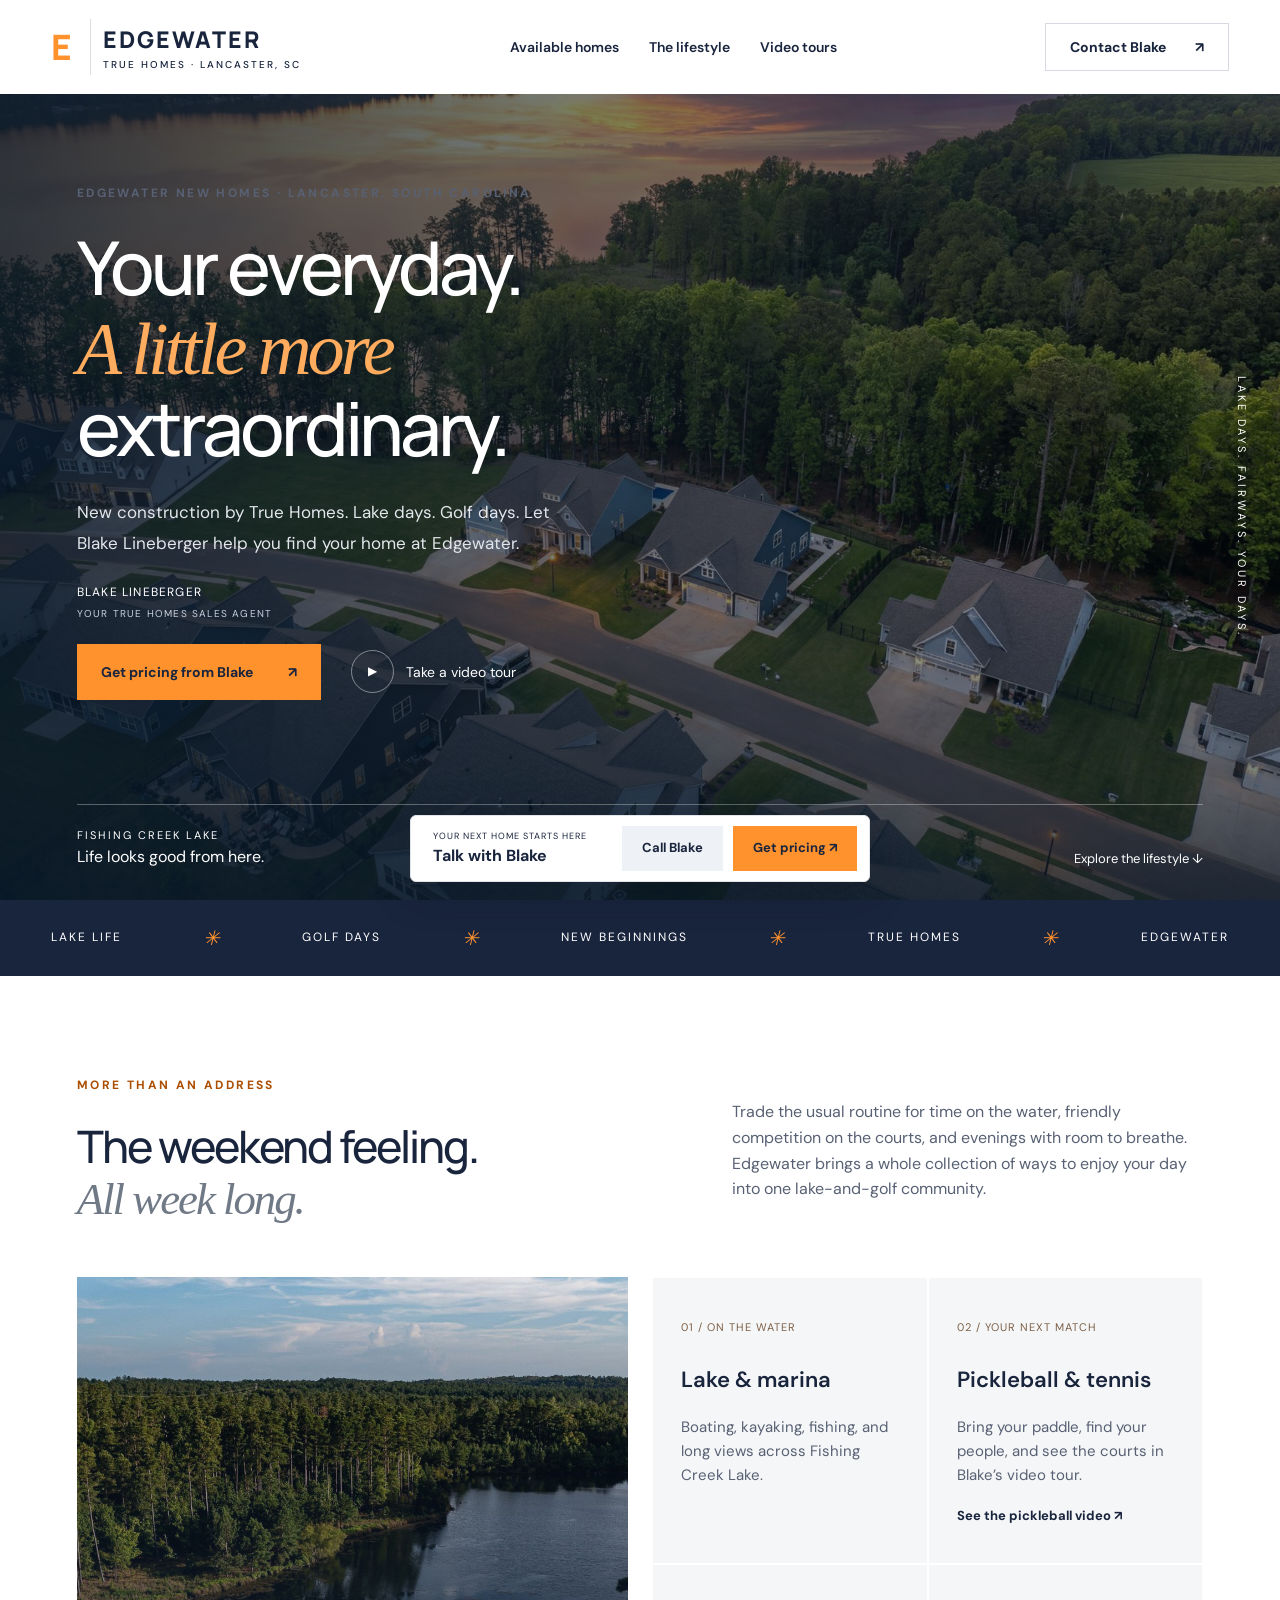
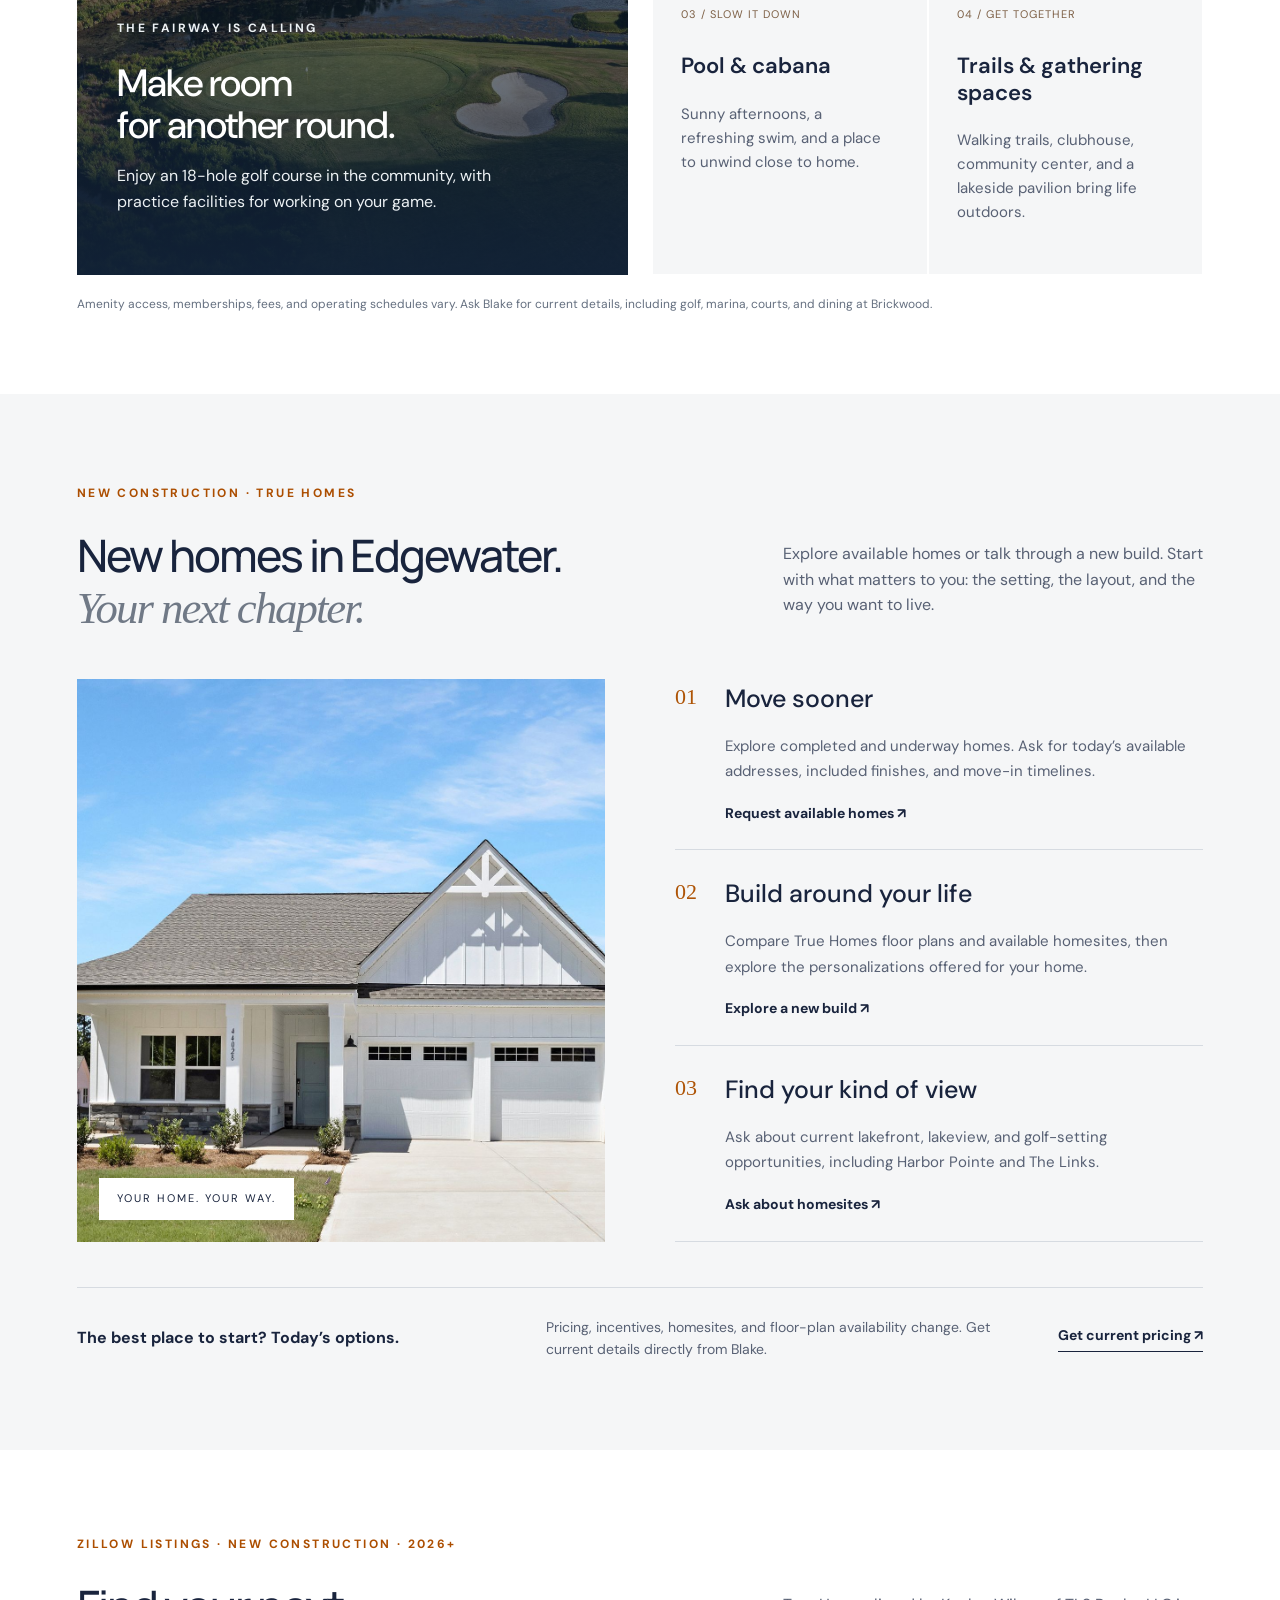
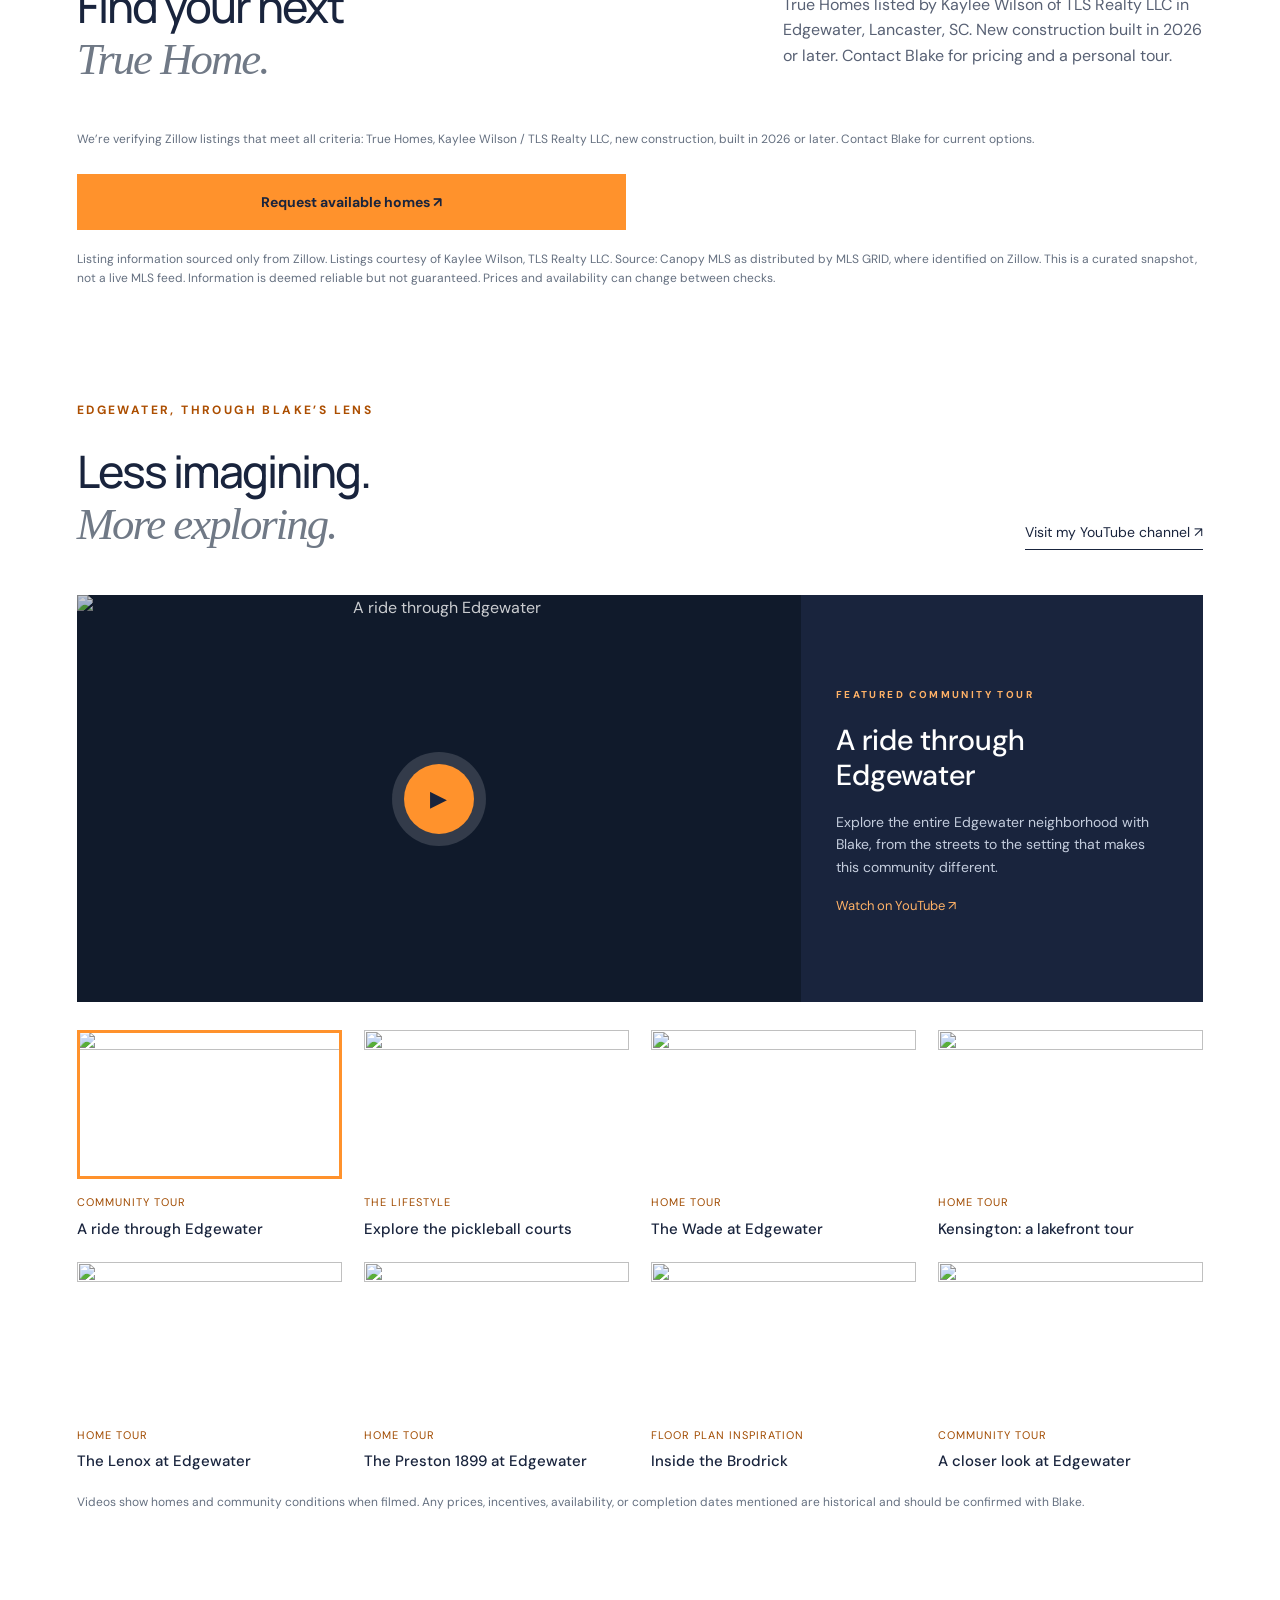
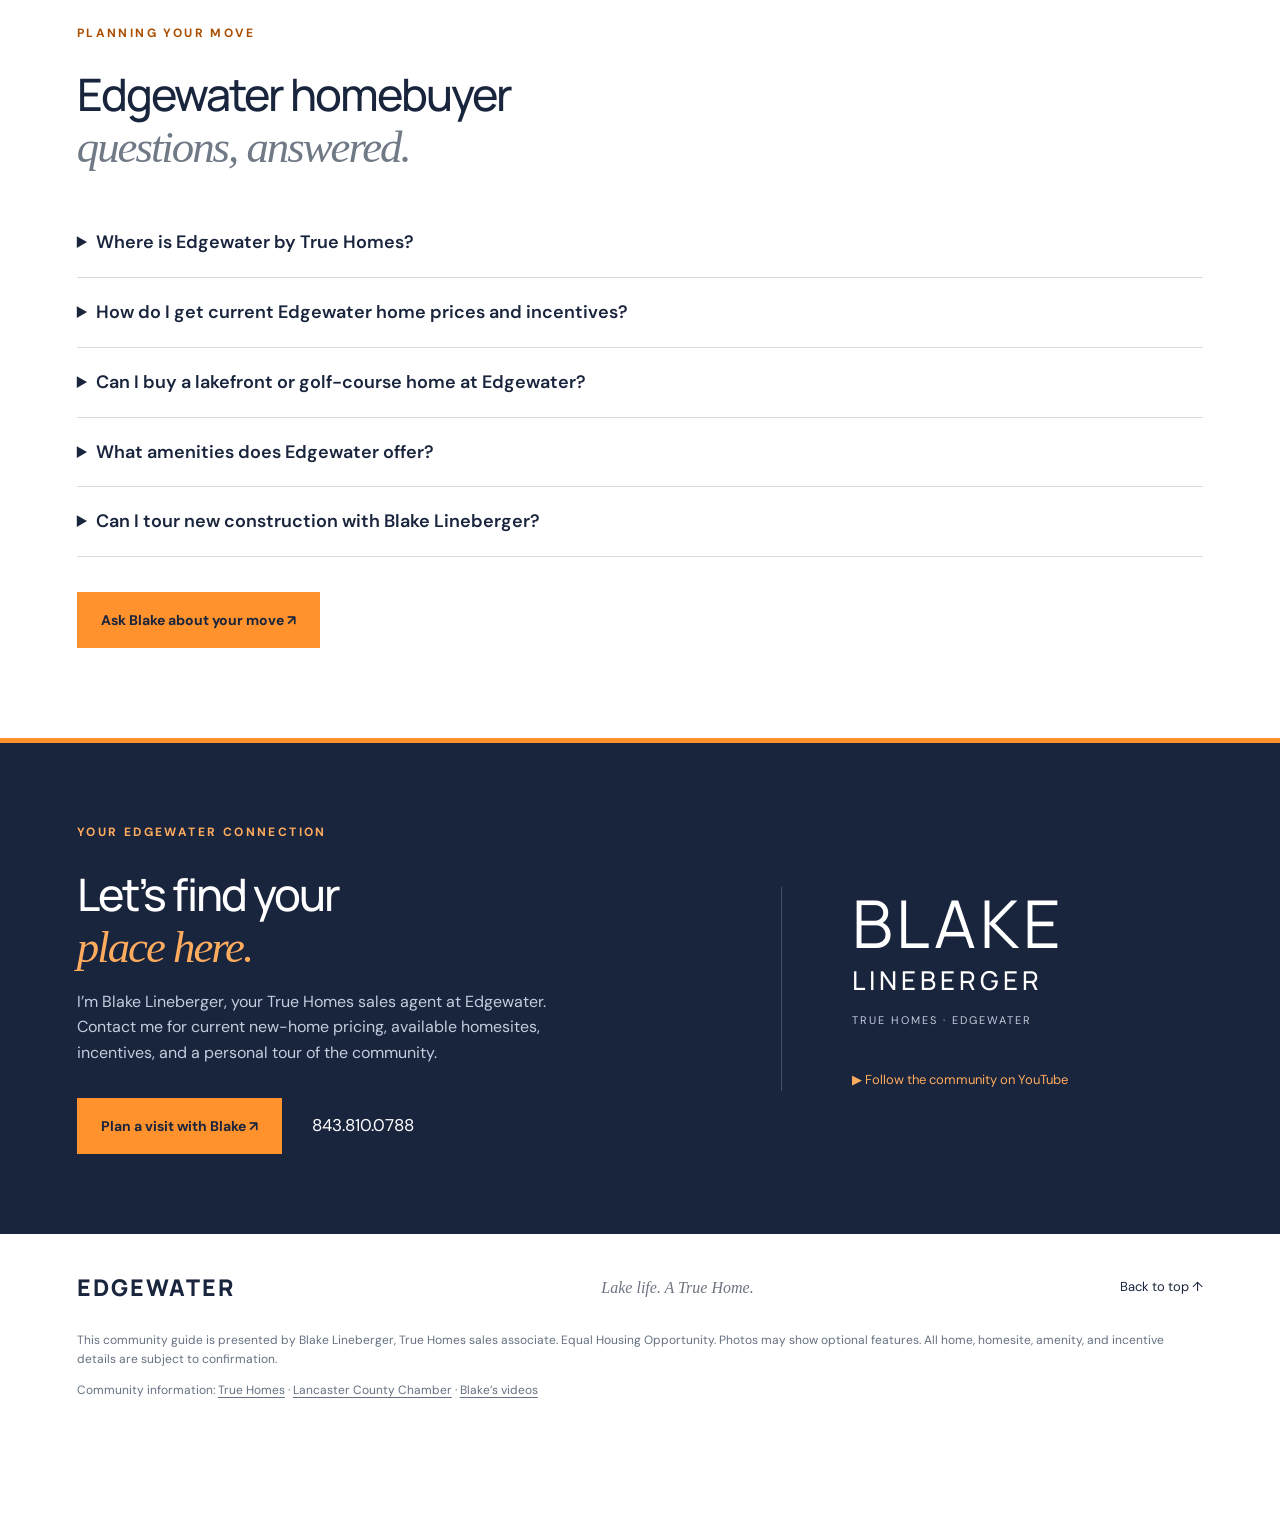
==== commit da3e5016: "Require Zillow-only verified True Homes new construction 2026+ and remove prior listings" ====
--- a/index.html
+++ b/index.html
@@ -6,6 +6,6 @@
 <section class="amenities wrap"><article class="golf-feature"><img src="assets/golf.jpg" alt="Golf at Edgewater" loading="lazy"><div><p class="eyebrow">THE FAIRWAY IS CALLING</p><h3>Make room<br>for another round.</h3><p>Enjoy an 18-hole golf course in the community, with practice facilities for working on your game.</p></div></article><div class="amenity-grid"><article><span class="amenity-number">01 / ON THE WATER</span><h3>Lake & marina</h3><p>Boating, kayaking, fishing, and long views across Fishing Creek Lake.</p></article><article><span class="amenity-number">02 / YOUR NEXT MATCH</span><h3>Pickleball & tennis</h3><p>Bring your paddle, find your people, and see the courts in Blake’s video tour.</p><a href="#films" data-feature="CgfrRiR9_Ts">See the pickleball video ↗</a></article><article><span class="amenity-number">03 / SLOW IT DOWN</span><h3>Pool & cabana</h3><p>Sunny afternoons, a refreshing swim, and a place to unwind close to home.</p></article><article><span class="amenity-number">04 / GET TOGETHER</span><h3>Trails & gathering spaces</h3><p>Walking trails, clubhouse, community center, and a lakeside pavilion bring life outdoors.</p></article></div></section>
 <p class="fine wrap">Amenity access, memberships, fees, and operating schedules vary. Ask Blake for current details, including golf, marina, courts, and dining at Brickwood.</p>
 <section id="homes" class="homes-section"><div class="wrap"><div class="section-top"><div><p class="eyebrow orange-text">NEW CONSTRUCTION · TRUE HOMES</p><h2>New homes in Edgewater.<br><em>Your next chapter.</em></h2></div><p>Explore available homes or talk through a new build. Start with what matters to you: the setting, the layout, and the way you want to live.</p></div><div class="home-layout"><div class="home-photo"><img src="assets/home.jpg" alt="True Homes at Edgewater" loading="lazy"><span>YOUR HOME. YOUR WAY.</span></div><div class="home-options"><article><span>01</span><div><h3>Move sooner</h3><p>Explore completed and underway homes. Ask for today’s available addresses, included finishes, and move-in timelines.</p><a href="mailto:linebergerm01@gmail.com?subject=Edgewater%20available%20homes">Request available homes ↗</a></div></article><article><span>02</span><div><h3>Build around your life</h3><p>Compare True Homes floor plans and available homesites, then explore the personalizations offered for your home.</p><a href="mailto:linebergerm01@gmail.com?subject=Building%20a%20new%20home%20at%20Edgewater">Explore a new build ↗</a></div></article><article><span>03</span><div><h3>Find your kind of view</h3><p>Ask about current lakefront, lakeview, and golf-setting opportunities, including Harbor Pointe and The Links.</p><a href="mailto:linebergerm01@gmail.com?subject=Edgewater%20lake%20and%20golf%20homesites">Ask about homesites ↗</a></div></article></div></div><div class="availability"><strong>The best place to start? Today’s options.</strong><p>Pricing, incentives, homesites, and floor-plan availability change. Get current details directly from Blake.</p><a href="mailto:linebergerm01@gmail.com?subject=Current%20Edgewater%20pricing%20and%20incentives">Get current pricing <span>↗</span></a></div></div></section>
-<section class="inventory wrap" id="listings"><div class="section-top"><div><p class="eyebrow orange-text">TLS REALTY LLC · EDGEWATER ONLY</p><h2>Find your next<br><em>True Home.</em></h2></div><p>Explore new construction listings in Edgewater, Lancaster, SC. Contact Blake for a personal tour and to confirm today's price and availability.</p></div><p id="listing-updated" class="fine" aria-live="polite">Loading the latest checked listings…</p><div id="listing-grid" class="listing-grid"></div><p class="fine">Listing information from Canopy MLS as displayed by the linked public listing source. Listings courtesy of TLS Realty LLC; listing agent credit appears on each home. This is a curated snapshot, not a live MLS feed. Information is deemed reliable but not guaranteed. Prices and availability can change between checks.</p></section><section id="films" class="films wrap"><div class="section-top"><div><p class="eyebrow orange-text">EDGEWATER, THROUGH BLAKE’S LENS</p><h2>Less imagining.<br><em>More exploring.</em></h2></div><a class="text-link" href="https://www.youtube.com/@Blake_Sales_Edgewater" target="_blank" rel="noopener">Visit my YouTube channel ↗</a></div><div class="cinema"><div class="screen" id="screen"></div><div class="film-description"><span class="eyebrow">FEATURED COMMUNITY TOUR</span><h3 id="film-title">A ride through Edgewater</h3><p id="film-detail">Explore the neighborhood with Blake, from the streets to the setting that makes Edgewater different.</p><a id="youtube-link" href="https://www.youtube.com/watch?v=G6UjwzmmReY" target="_blank" rel="noopener">Watch on YouTube ↗</a></div></div><div class="film-grid" id="film-grid"></div><p class="fine">Videos show homes and community conditions when filmed. Any prices, incentives, availability, or completion dates mentioned are historical and should be confirmed with Blake.</p></section>
+<section class="inventory wrap" id="listings"><div class="section-top"><div><p class="eyebrow orange-text">ZILLOW LISTINGS · NEW CONSTRUCTION · 2026+</p><h2>Find your next<br><em>True Home.</em></h2></div><p>True Homes listed by Kaylee Wilson of TLS Realty LLC in Edgewater, Lancaster, SC. New construction built in 2026 or later. Contact Blake for pricing and a personal tour.</p></div><p id="listing-updated" class="fine" aria-live="polite">Loading the latest checked listings…</p><div id="listing-grid" class="listing-grid"></div><p class="fine">Listing information sourced only from Zillow. Listings courtesy of Kaylee Wilson, TLS Realty LLC. Source: Canopy MLS as distributed by MLS GRID, where identified on Zillow. This is a curated snapshot, not a live MLS feed. Information is deemed reliable but not guaranteed. Prices and availability can change between checks.</p></section><section id="films" class="films wrap"><div class="section-top"><div><p class="eyebrow orange-text">EDGEWATER, THROUGH BLAKE’S LENS</p><h2>Less imagining.<br><em>More exploring.</em></h2></div><a class="text-link" href="https://www.youtube.com/@Blake_Sales_Edgewater" target="_blank" rel="noopener">Visit my YouTube channel ↗</a></div><div class="cinema"><div class="screen" id="screen"></div><div class="film-description"><span class="eyebrow">FEATURED COMMUNITY TOUR</span><h3 id="film-title">A ride through Edgewater</h3><p id="film-detail">Explore the neighborhood with Blake, from the streets to the setting that makes Edgewater different.</p><a id="youtube-link" href="https://www.youtube.com/watch?v=G6UjwzmmReY" target="_blank" rel="noopener">Watch on YouTube ↗</a></div></div><div class="film-grid" id="film-grid"></div><p class="fine">Videos show homes and community conditions when filmed. Any prices, incentives, availability, or completion dates mentioned are historical and should be confirmed with Blake.</p></section>
 <section class="buyer-faq wrap" id="questions"><p class="eyebrow orange-text">PLANNING YOUR MOVE</p><h2>Edgewater homebuyer<br><em>questions, answered.</em></h2><div class="faq-list"><details><summary>Where is Edgewater by True Homes?</summary><p>Edgewater is a lake-and-golf community in Lancaster, South Carolina, on Fishing Creek Lake. Contact Blake Lineberger to arrange a community visit and compare new construction opportunities.</p></details><details><summary>How do I get current Edgewater home prices and incentives?</summary><p>Contact Blake Lineberger at 843.810.0788 or linebergerm01@gmail.com for current True Homes pricing, available homes, homesites, and incentives. Prices and offers mentioned in older videos may no longer apply.</p></details><details><summary>Can I buy a lakefront or golf-course home at Edgewater?</summary><p>Ask Blake about current lakefront, lakeview, and golf-setting opportunities, including Harbor Pointe and The Links. Specific lot availability, premiums, dock eligibility, and home options must be confirmed individually.</p></details><details><summary>What amenities does Edgewater offer?</summary><p>Edgewater features Fishing Creek Lake, a marina, an 18-hole golf course, pickleball and tennis facilities, a pool and cabana, walking trails, and community gathering spaces. Memberships, fees, access, and schedules vary.</p></details><details><summary>Can I tour new construction with Blake Lineberger?</summary><p>Yes. Call or email Blake to arrange a personal tour of available True Homes and explore Edgewater. Share your price range, preferred layout, and moving timeline so he can help narrow your options.</p></details></div><a class="button orange" href="mailto:linebergerm01@gmail.com?subject=Help%20me%20find%20an%20Edgewater%20home">Ask Blake about your move ↗</a></section><section class="contact" id="contact"><div class="wrap contact-inner"><div><p class="eyebrow">YOUR EDGEWATER CONNECTION</p><h2>Let’s find your<br><em>place here.</em></h2><p>I’m Blake Lineberger, your True Homes sales agent at Edgewater. Contact me for current new-home pricing, available homesites, incentives, and a personal tour of the community.</p><div class="actions"><a class="button orange" href="mailto:linebergerm01@gmail.com?subject=I%27d%20like%20to%20tour%20Edgewater">Plan a visit with Blake ↗</a><a class="phone" href="tel:+18438100788">843.810.0788</a></div></div><div class="signature"><span>BLAKE</span><strong>LINEBERGER</strong><p>TRUE HOMES · EDGEWATER</p><a href="https://www.youtube.com/@Blake_Sales_Edgewater" target="_blank" rel="noopener">▶ Follow the community on YouTube</a></div></div></section></main>
 <footer class="wrap"><div class="footer-top"><a class="brand" href="#">EDGEWATER</a><span>Lake life. A True Home.</span><a href="#">Back to top ↑</a></div><p>This community guide is presented by Blake Lineberger, True Homes sales associate. Equal Housing Opportunity. Photos may show optional features. All home, homesite, amenity, and incentive details are subject to confirmation.</p><div class="sources">Community information: <a href="https://www.truehomes.com/new-home-communities/edgewater" target="_blank" rel="noopener">True Homes</a> · <a href="https://business.lancasterchambersc.org/list/member/true-homes-edgewater-golf-lake-168" target="_blank" rel="noopener">Lancaster County Chamber</a> · <a href="https://www.youtube.com/@Blake_Sales_Edgewater" target="_blank" rel="noopener">Blake’s videos</a></div></footer><aside class="contact-dock" aria-label="Contact Blake"><span>YOUR NEXT HOME STARTS HERE<strong>Talk with Blake</strong></span><a href="tel:+18438100788">Call Blake</a><a class="dock-email" href="mailto:linebergerm01@gmail.com?subject=Edgewater%20new%20home%20inquiry">Get pricing ↗</a></aside><script src="app.js" defer></script><script src="listings.js" defer></script></body></html>
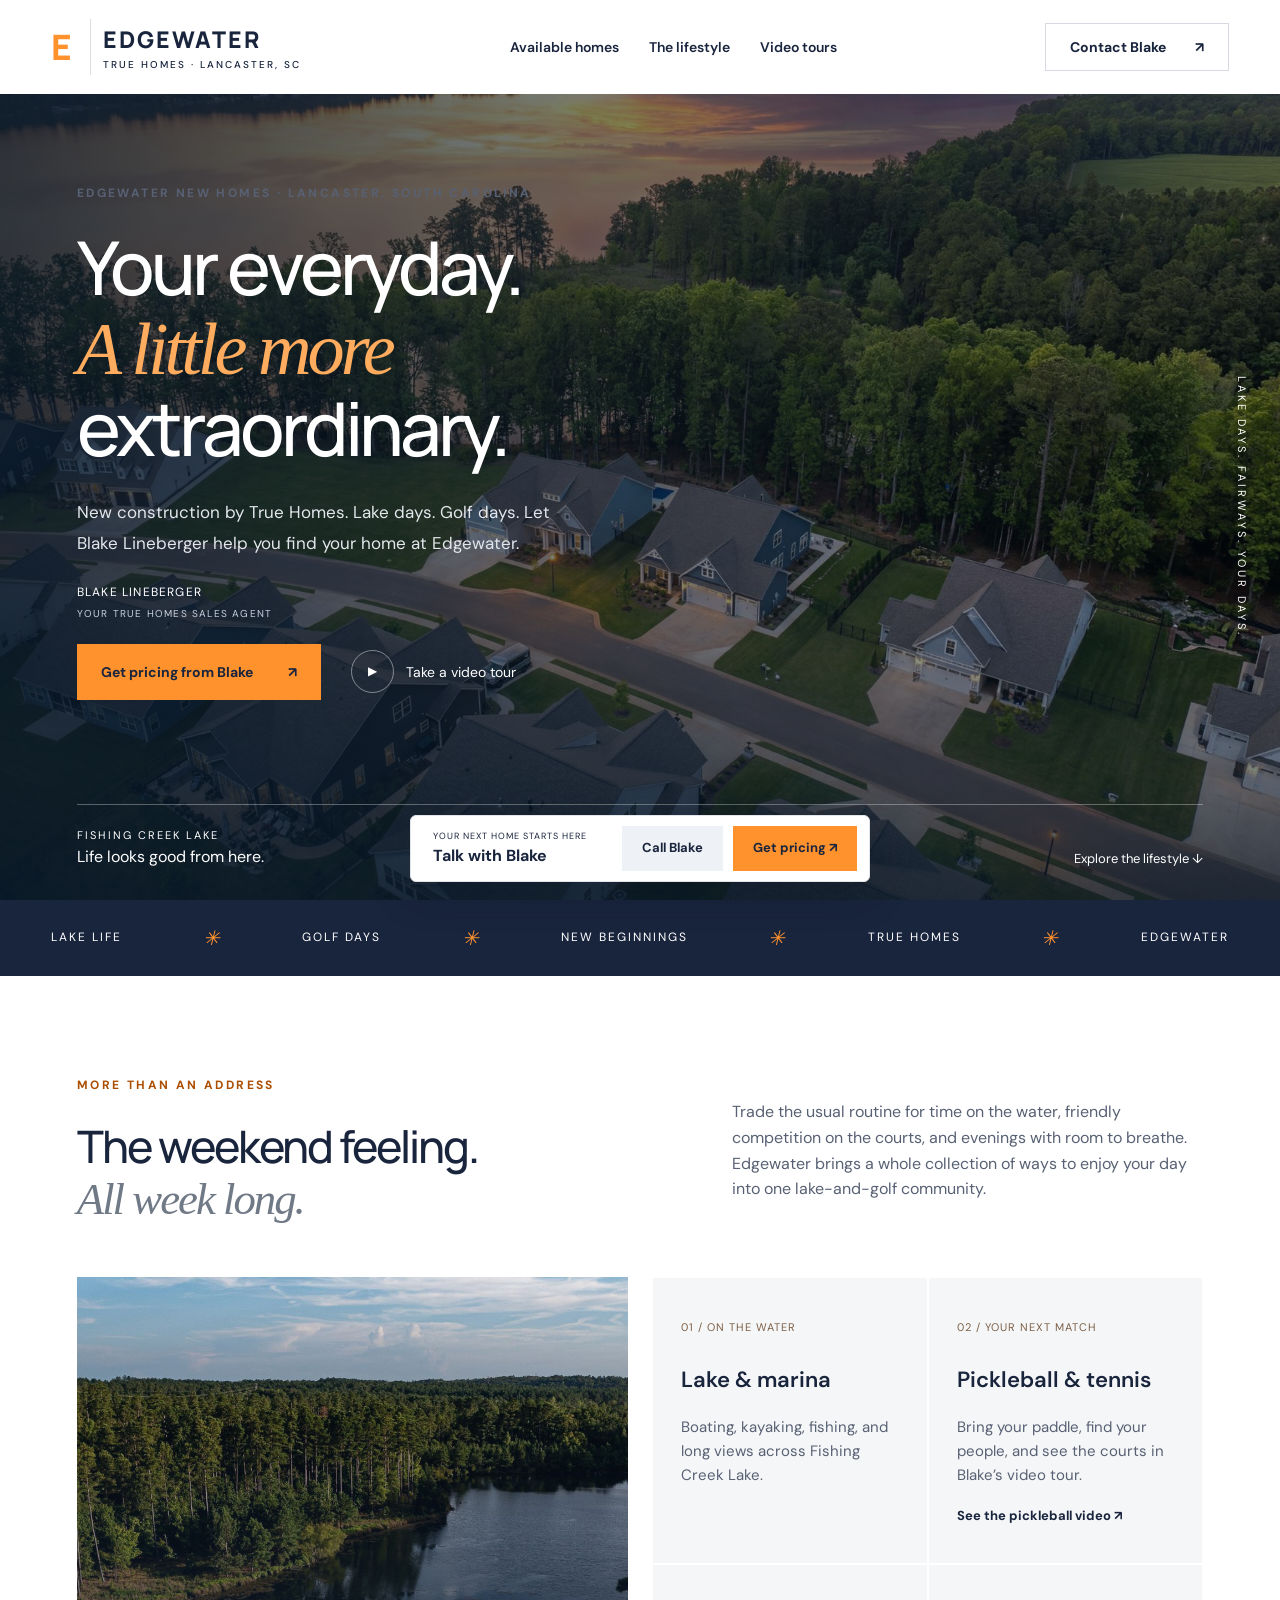
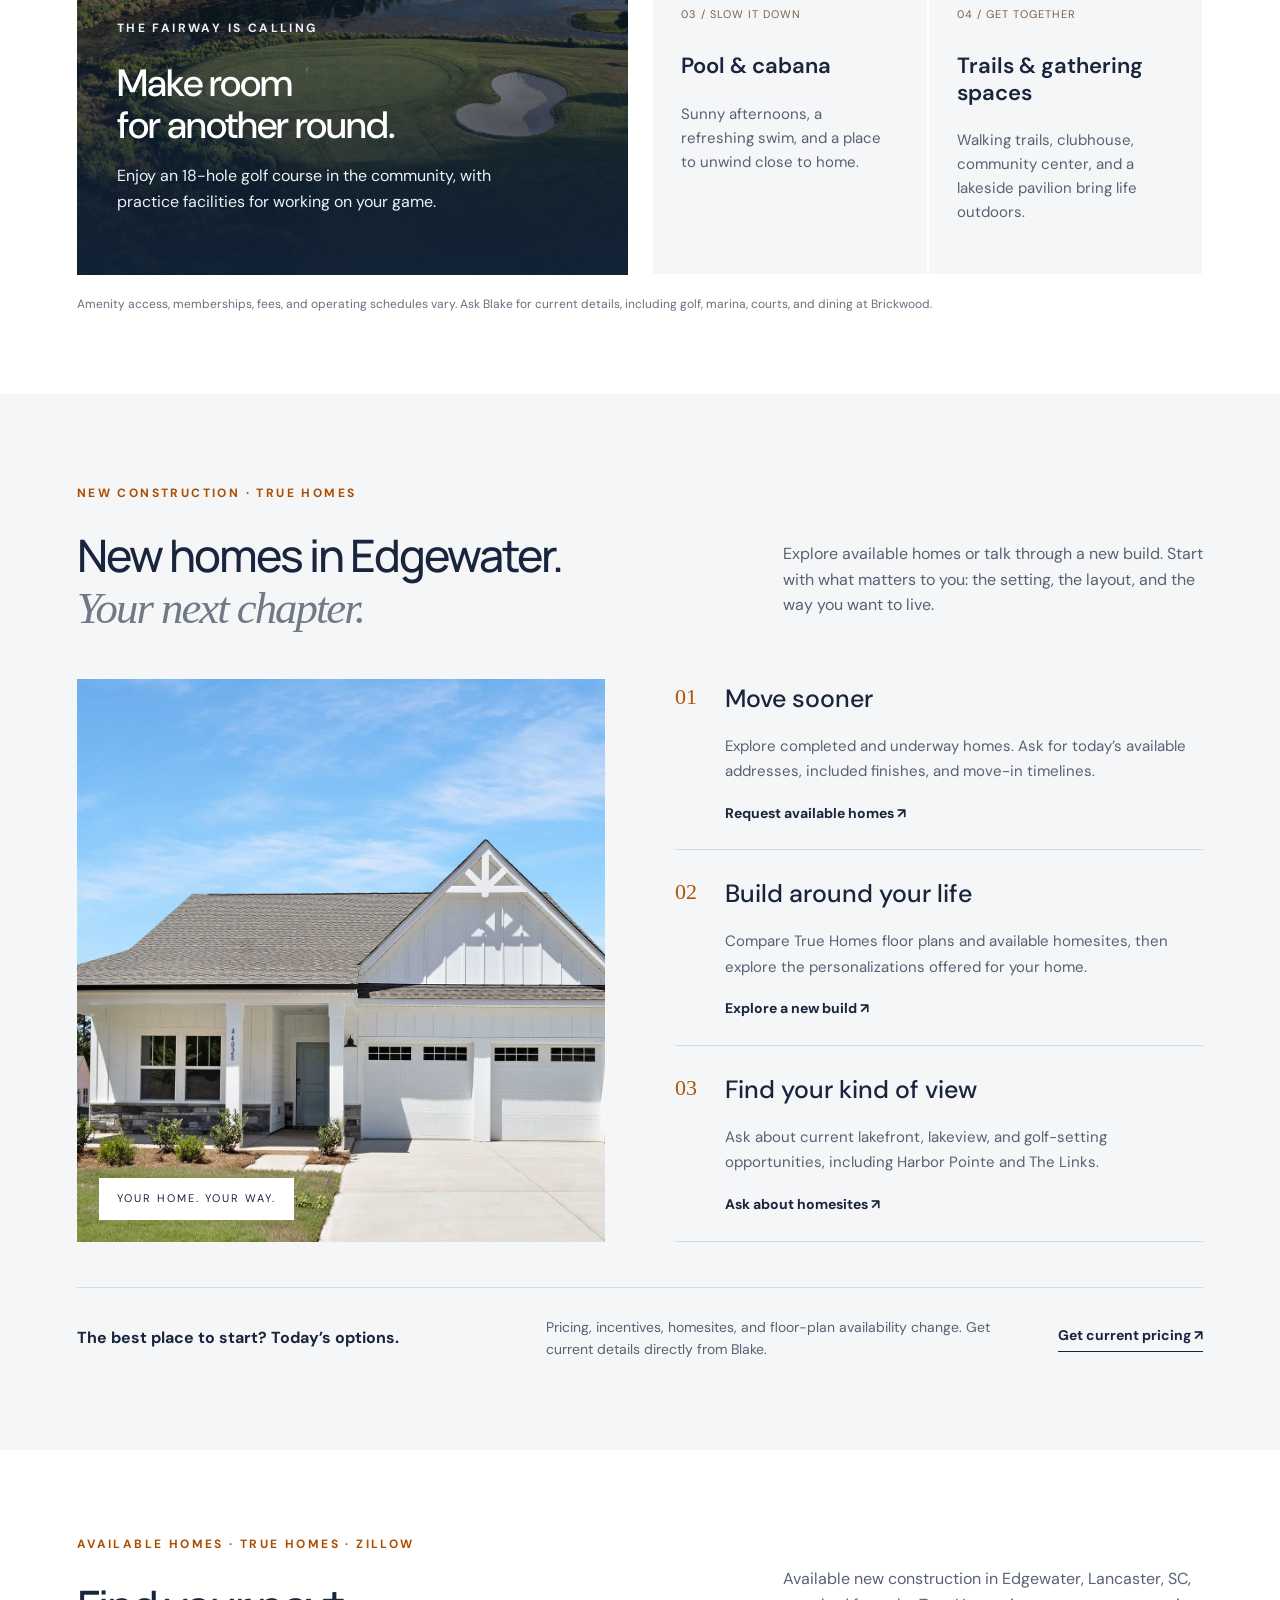
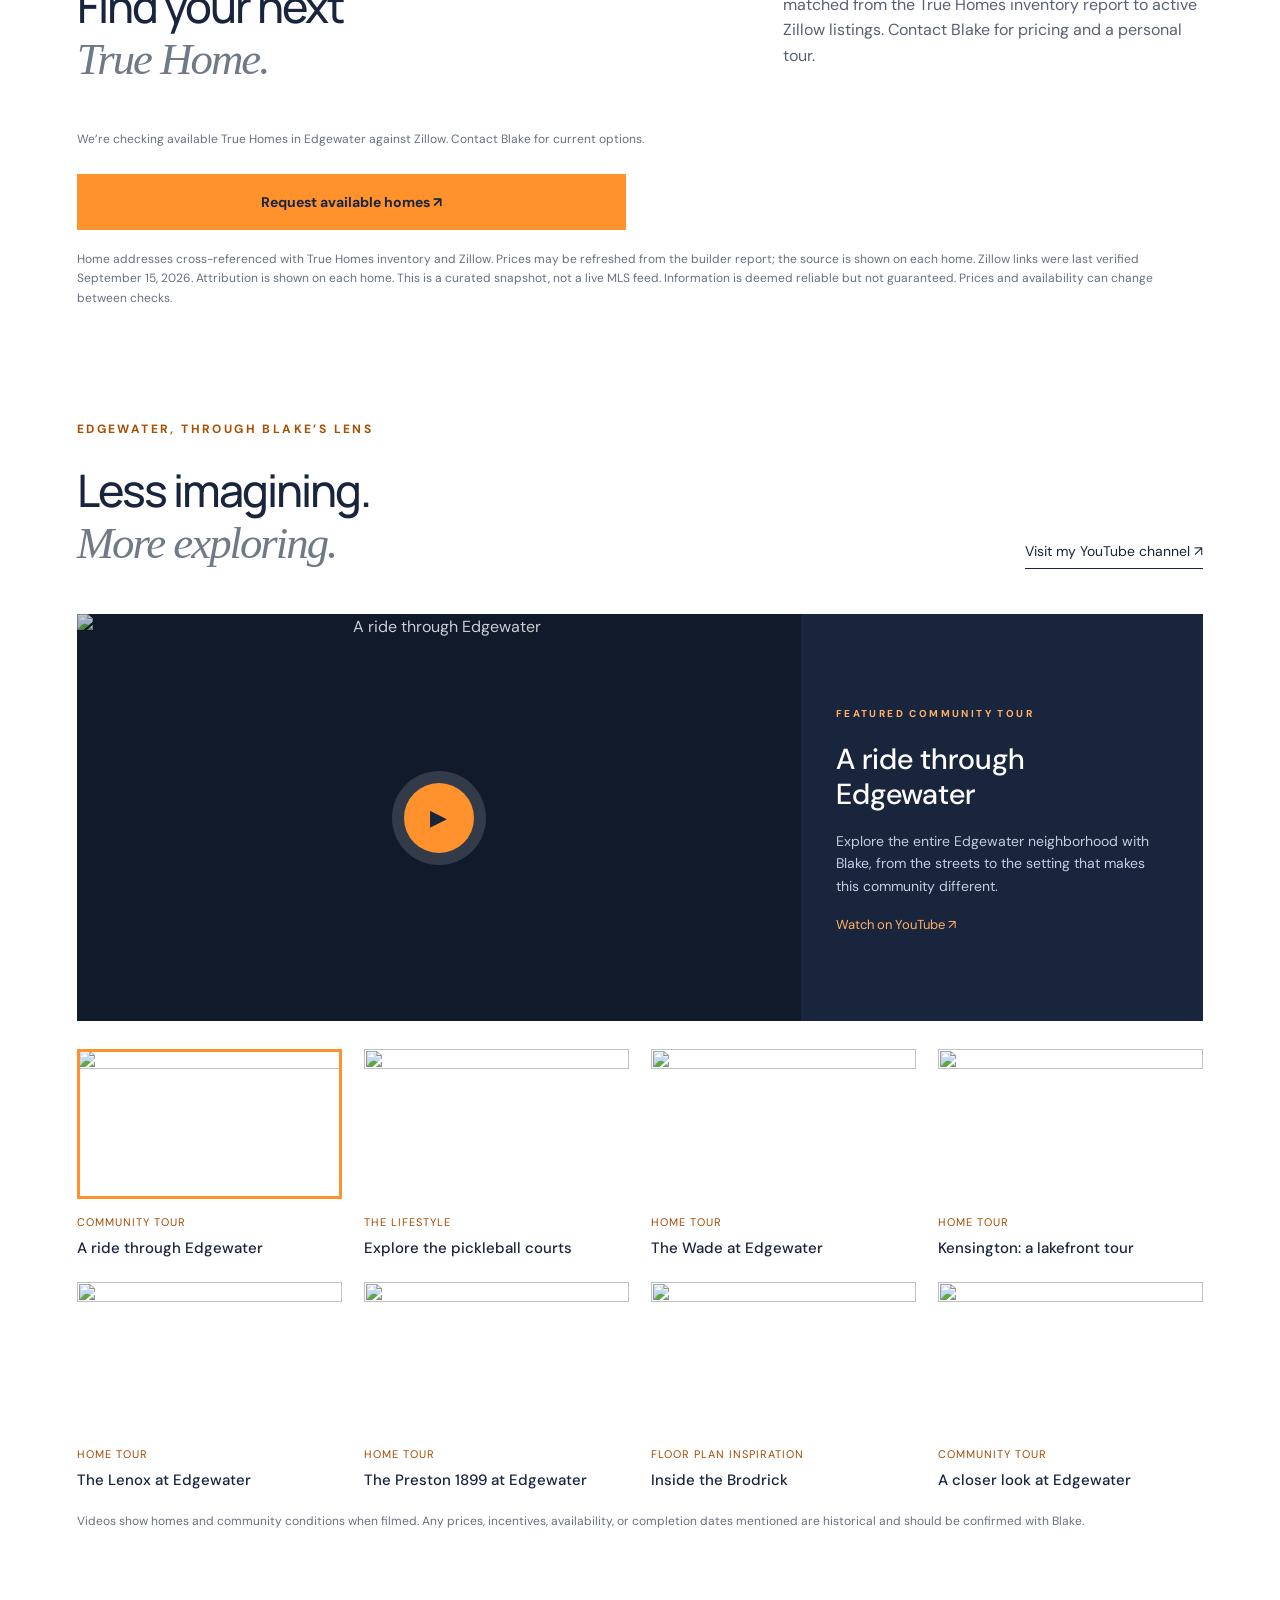
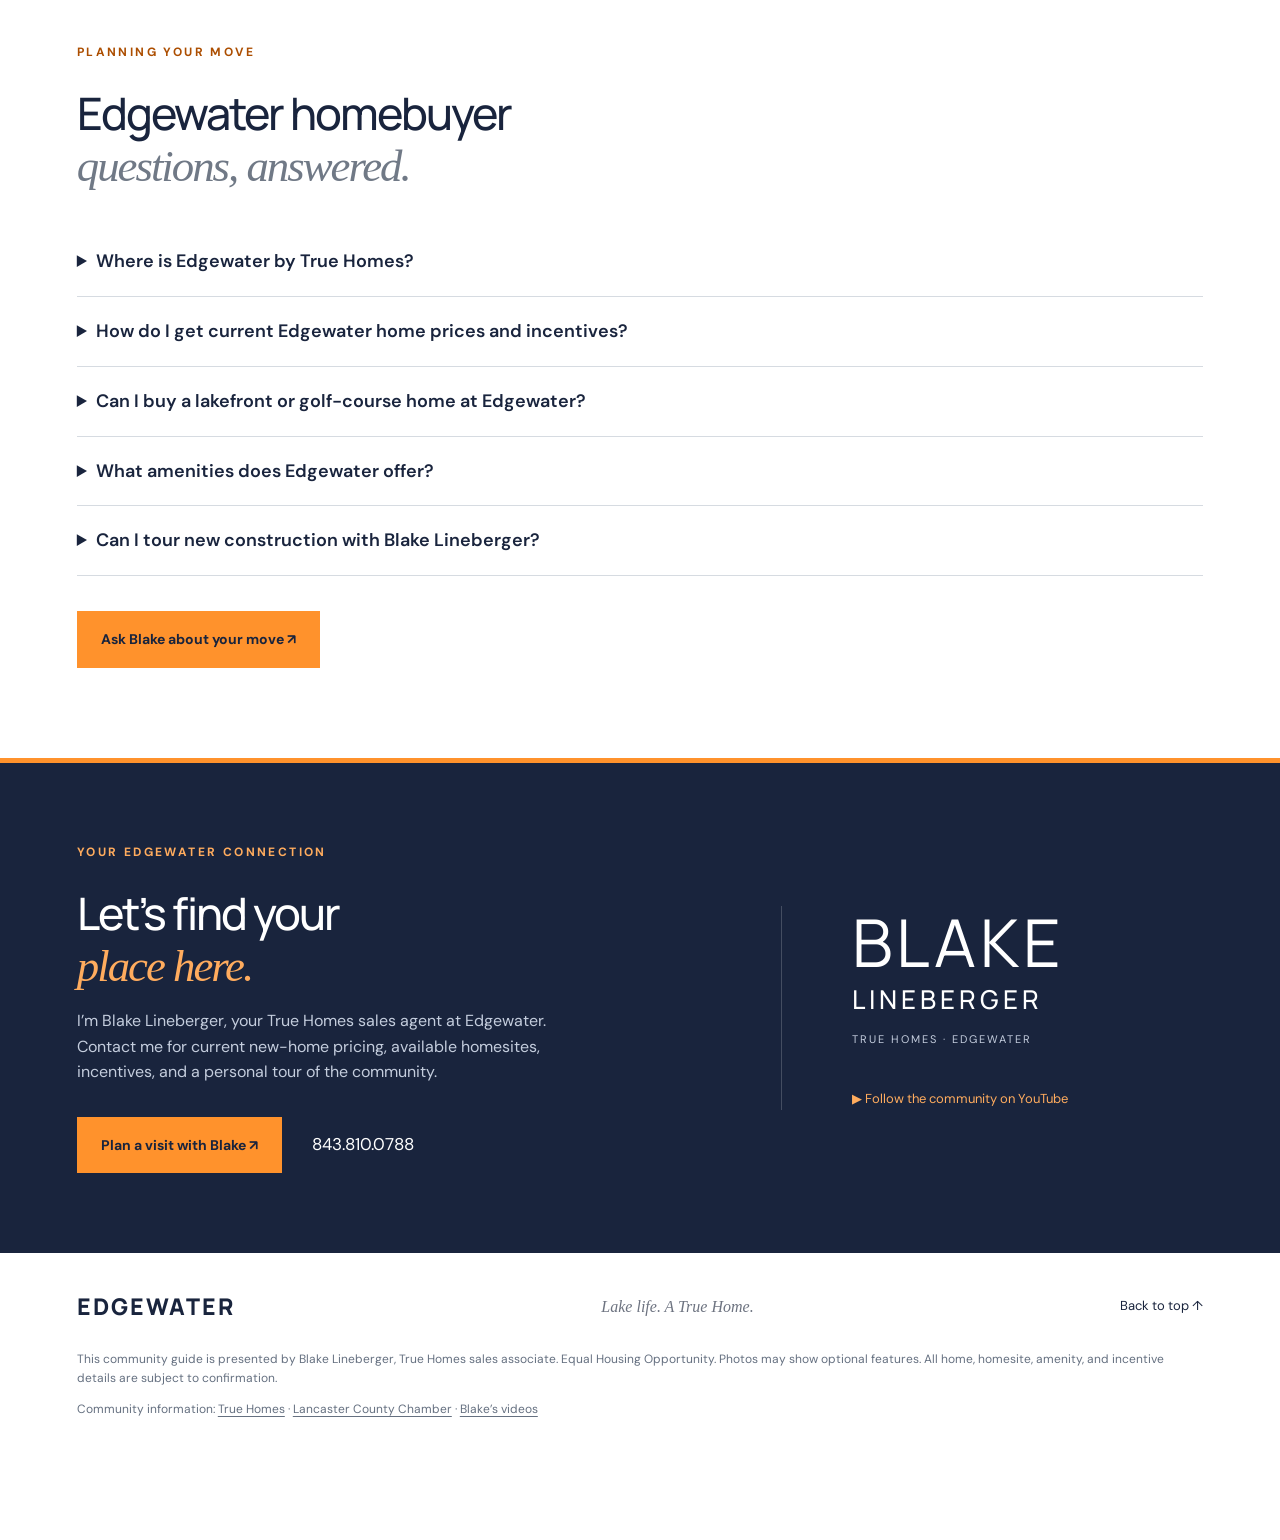
==== commit c14330ea: "Publish report-matched Zillow homes and prepare secure daily inventory importer" ====
--- a/index.html
+++ b/index.html
@@ -6,6 +6,6 @@
 <section class="amenities wrap"><article class="golf-feature"><img src="assets/golf.jpg" alt="Golf at Edgewater" loading="lazy"><div><p class="eyebrow">THE FAIRWAY IS CALLING</p><h3>Make room<br>for another round.</h3><p>Enjoy an 18-hole golf course in the community, with practice facilities for working on your game.</p></div></article><div class="amenity-grid"><article><span class="amenity-number">01 / ON THE WATER</span><h3>Lake & marina</h3><p>Boating, kayaking, fishing, and long views across Fishing Creek Lake.</p></article><article><span class="amenity-number">02 / YOUR NEXT MATCH</span><h3>Pickleball & tennis</h3><p>Bring your paddle, find your people, and see the courts in Blake’s video tour.</p><a href="#films" data-feature="CgfrRiR9_Ts">See the pickleball video ↗</a></article><article><span class="amenity-number">03 / SLOW IT DOWN</span><h3>Pool & cabana</h3><p>Sunny afternoons, a refreshing swim, and a place to unwind close to home.</p></article><article><span class="amenity-number">04 / GET TOGETHER</span><h3>Trails & gathering spaces</h3><p>Walking trails, clubhouse, community center, and a lakeside pavilion bring life outdoors.</p></article></div></section>
 <p class="fine wrap">Amenity access, memberships, fees, and operating schedules vary. Ask Blake for current details, including golf, marina, courts, and dining at Brickwood.</p>
 <section id="homes" class="homes-section"><div class="wrap"><div class="section-top"><div><p class="eyebrow orange-text">NEW CONSTRUCTION · TRUE HOMES</p><h2>New homes in Edgewater.<br><em>Your next chapter.</em></h2></div><p>Explore available homes or talk through a new build. Start with what matters to you: the setting, the layout, and the way you want to live.</p></div><div class="home-layout"><div class="home-photo"><img src="assets/home.jpg" alt="True Homes at Edgewater" loading="lazy"><span>YOUR HOME. YOUR WAY.</span></div><div class="home-options"><article><span>01</span><div><h3>Move sooner</h3><p>Explore completed and underway homes. Ask for today’s available addresses, included finishes, and move-in timelines.</p><a href="mailto:linebergerm01@gmail.com?subject=Edgewater%20available%20homes">Request available homes ↗</a></div></article><article><span>02</span><div><h3>Build around your life</h3><p>Compare True Homes floor plans and available homesites, then explore the personalizations offered for your home.</p><a href="mailto:linebergerm01@gmail.com?subject=Building%20a%20new%20home%20at%20Edgewater">Explore a new build ↗</a></div></article><article><span>03</span><div><h3>Find your kind of view</h3><p>Ask about current lakefront, lakeview, and golf-setting opportunities, including Harbor Pointe and The Links.</p><a href="mailto:linebergerm01@gmail.com?subject=Edgewater%20lake%20and%20golf%20homesites">Ask about homesites ↗</a></div></article></div></div><div class="availability"><strong>The best place to start? Today’s options.</strong><p>Pricing, incentives, homesites, and floor-plan availability change. Get current details directly from Blake.</p><a href="mailto:linebergerm01@gmail.com?subject=Current%20Edgewater%20pricing%20and%20incentives">Get current pricing <span>↗</span></a></div></div></section>
-<section class="inventory wrap" id="listings"><div class="section-top"><div><p class="eyebrow orange-text">ZILLOW LISTINGS · NEW CONSTRUCTION · 2026+</p><h2>Find your next<br><em>True Home.</em></h2></div><p>True Homes listed by Kaylee Wilson of TLS Realty LLC in Edgewater, Lancaster, SC. New construction built in 2026 or later. Contact Blake for pricing and a personal tour.</p></div><p id="listing-updated" class="fine" aria-live="polite">Loading the latest checked listings…</p><div id="listing-grid" class="listing-grid"></div><p class="fine">Listing information sourced only from Zillow. Listings courtesy of Kaylee Wilson, TLS Realty LLC. Source: Canopy MLS as distributed by MLS GRID, where identified on Zillow. This is a curated snapshot, not a live MLS feed. Information is deemed reliable but not guaranteed. Prices and availability can change between checks.</p></section><section id="films" class="films wrap"><div class="section-top"><div><p class="eyebrow orange-text">EDGEWATER, THROUGH BLAKE’S LENS</p><h2>Less imagining.<br><em>More exploring.</em></h2></div><a class="text-link" href="https://www.youtube.com/@Blake_Sales_Edgewater" target="_blank" rel="noopener">Visit my YouTube channel ↗</a></div><div class="cinema"><div class="screen" id="screen"></div><div class="film-description"><span class="eyebrow">FEATURED COMMUNITY TOUR</span><h3 id="film-title">A ride through Edgewater</h3><p id="film-detail">Explore the neighborhood with Blake, from the streets to the setting that makes Edgewater different.</p><a id="youtube-link" href="https://www.youtube.com/watch?v=G6UjwzmmReY" target="_blank" rel="noopener">Watch on YouTube ↗</a></div></div><div class="film-grid" id="film-grid"></div><p class="fine">Videos show homes and community conditions when filmed. Any prices, incentives, availability, or completion dates mentioned are historical and should be confirmed with Blake.</p></section>
+<section class="inventory wrap" id="listings"><div class="section-top"><div><p class="eyebrow orange-text">AVAILABLE HOMES · TRUE HOMES · ZILLOW</p><h2>Find your next<br><em>True Home.</em></h2></div><p>Available new construction in Edgewater, Lancaster, SC, matched from the True Homes inventory report to active Zillow listings. Contact Blake for pricing and a personal tour.</p></div><p id="listing-updated" class="fine" aria-live="polite">Loading the latest checked listings…</p><div id="listing-grid" class="listing-grid"></div><p class="fine">Home addresses cross-referenced with True Homes inventory and Zillow. Prices may be refreshed from the builder report; the source is shown on each home. Zillow links were last verified September 15, 2026. Attribution is shown on each home. This is a curated snapshot, not a live MLS feed. Information is deemed reliable but not guaranteed. Prices and availability can change between checks.</p></section><section id="films" class="films wrap"><div class="section-top"><div><p class="eyebrow orange-text">EDGEWATER, THROUGH BLAKE’S LENS</p><h2>Less imagining.<br><em>More exploring.</em></h2></div><a class="text-link" href="https://www.youtube.com/@Blake_Sales_Edgewater" target="_blank" rel="noopener">Visit my YouTube channel ↗</a></div><div class="cinema"><div class="screen" id="screen"></div><div class="film-description"><span class="eyebrow">FEATURED COMMUNITY TOUR</span><h3 id="film-title">A ride through Edgewater</h3><p id="film-detail">Explore the neighborhood with Blake, from the streets to the setting that makes Edgewater different.</p><a id="youtube-link" href="https://www.youtube.com/watch?v=G6UjwzmmReY" target="_blank" rel="noopener">Watch on YouTube ↗</a></div></div><div class="film-grid" id="film-grid"></div><p class="fine">Videos show homes and community conditions when filmed. Any prices, incentives, availability, or completion dates mentioned are historical and should be confirmed with Blake.</p></section>
 <section class="buyer-faq wrap" id="questions"><p class="eyebrow orange-text">PLANNING YOUR MOVE</p><h2>Edgewater homebuyer<br><em>questions, answered.</em></h2><div class="faq-list"><details><summary>Where is Edgewater by True Homes?</summary><p>Edgewater is a lake-and-golf community in Lancaster, South Carolina, on Fishing Creek Lake. Contact Blake Lineberger to arrange a community visit and compare new construction opportunities.</p></details><details><summary>How do I get current Edgewater home prices and incentives?</summary><p>Contact Blake Lineberger at 843.810.0788 or linebergerm01@gmail.com for current True Homes pricing, available homes, homesites, and incentives. Prices and offers mentioned in older videos may no longer apply.</p></details><details><summary>Can I buy a lakefront or golf-course home at Edgewater?</summary><p>Ask Blake about current lakefront, lakeview, and golf-setting opportunities, including Harbor Pointe and The Links. Specific lot availability, premiums, dock eligibility, and home options must be confirmed individually.</p></details><details><summary>What amenities does Edgewater offer?</summary><p>Edgewater features Fishing Creek Lake, a marina, an 18-hole golf course, pickleball and tennis facilities, a pool and cabana, walking trails, and community gathering spaces. Memberships, fees, access, and schedules vary.</p></details><details><summary>Can I tour new construction with Blake Lineberger?</summary><p>Yes. Call or email Blake to arrange a personal tour of available True Homes and explore Edgewater. Share your price range, preferred layout, and moving timeline so he can help narrow your options.</p></details></div><a class="button orange" href="mailto:linebergerm01@gmail.com?subject=Help%20me%20find%20an%20Edgewater%20home">Ask Blake about your move ↗</a></section><section class="contact" id="contact"><div class="wrap contact-inner"><div><p class="eyebrow">YOUR EDGEWATER CONNECTION</p><h2>Let’s find your<br><em>place here.</em></h2><p>I’m Blake Lineberger, your True Homes sales agent at Edgewater. Contact me for current new-home pricing, available homesites, incentives, and a personal tour of the community.</p><div class="actions"><a class="button orange" href="mailto:linebergerm01@gmail.com?subject=I%27d%20like%20to%20tour%20Edgewater">Plan a visit with Blake ↗</a><a class="phone" href="tel:+18438100788">843.810.0788</a></div></div><div class="signature"><span>BLAKE</span><strong>LINEBERGER</strong><p>TRUE HOMES · EDGEWATER</p><a href="https://www.youtube.com/@Blake_Sales_Edgewater" target="_blank" rel="noopener">▶ Follow the community on YouTube</a></div></div></section></main>
 <footer class="wrap"><div class="footer-top"><a class="brand" href="#">EDGEWATER</a><span>Lake life. A True Home.</span><a href="#">Back to top ↑</a></div><p>This community guide is presented by Blake Lineberger, True Homes sales associate. Equal Housing Opportunity. Photos may show optional features. All home, homesite, amenity, and incentive details are subject to confirmation.</p><div class="sources">Community information: <a href="https://www.truehomes.com/new-home-communities/edgewater" target="_blank" rel="noopener">True Homes</a> · <a href="https://business.lancasterchambersc.org/list/member/true-homes-edgewater-golf-lake-168" target="_blank" rel="noopener">Lancaster County Chamber</a> · <a href="https://www.youtube.com/@Blake_Sales_Edgewater" target="_blank" rel="noopener">Blake’s videos</a></div></footer><aside class="contact-dock" aria-label="Contact Blake"><span>YOUR NEXT HOME STARTS HERE<strong>Talk with Blake</strong></span><a href="tel:+18438100788">Call Blake</a><a class="dock-email" href="mailto:linebergerm01@gmail.com?subject=Edgewater%20new%20home%20inquiry">Get pricing ↗</a></aside><script src="app.js" defer></script><script src="listings.js" defer></script></body></html>
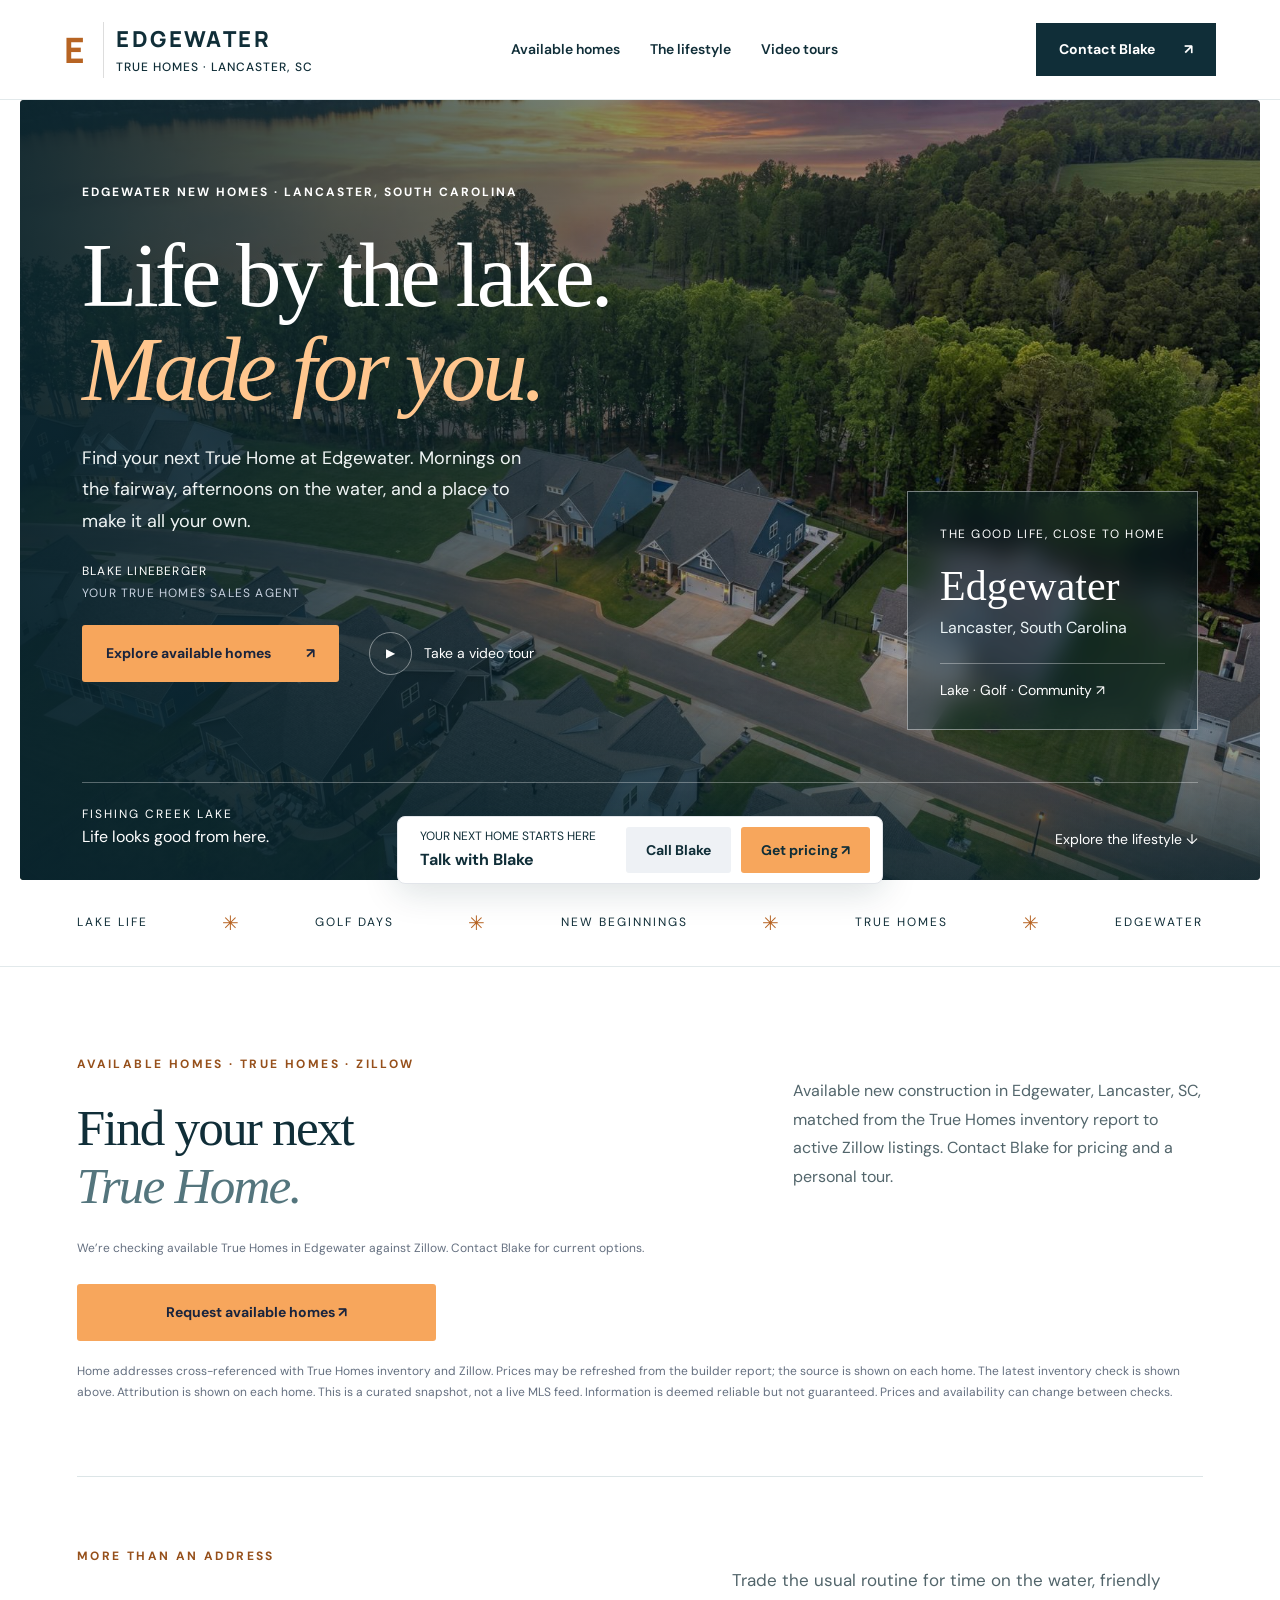
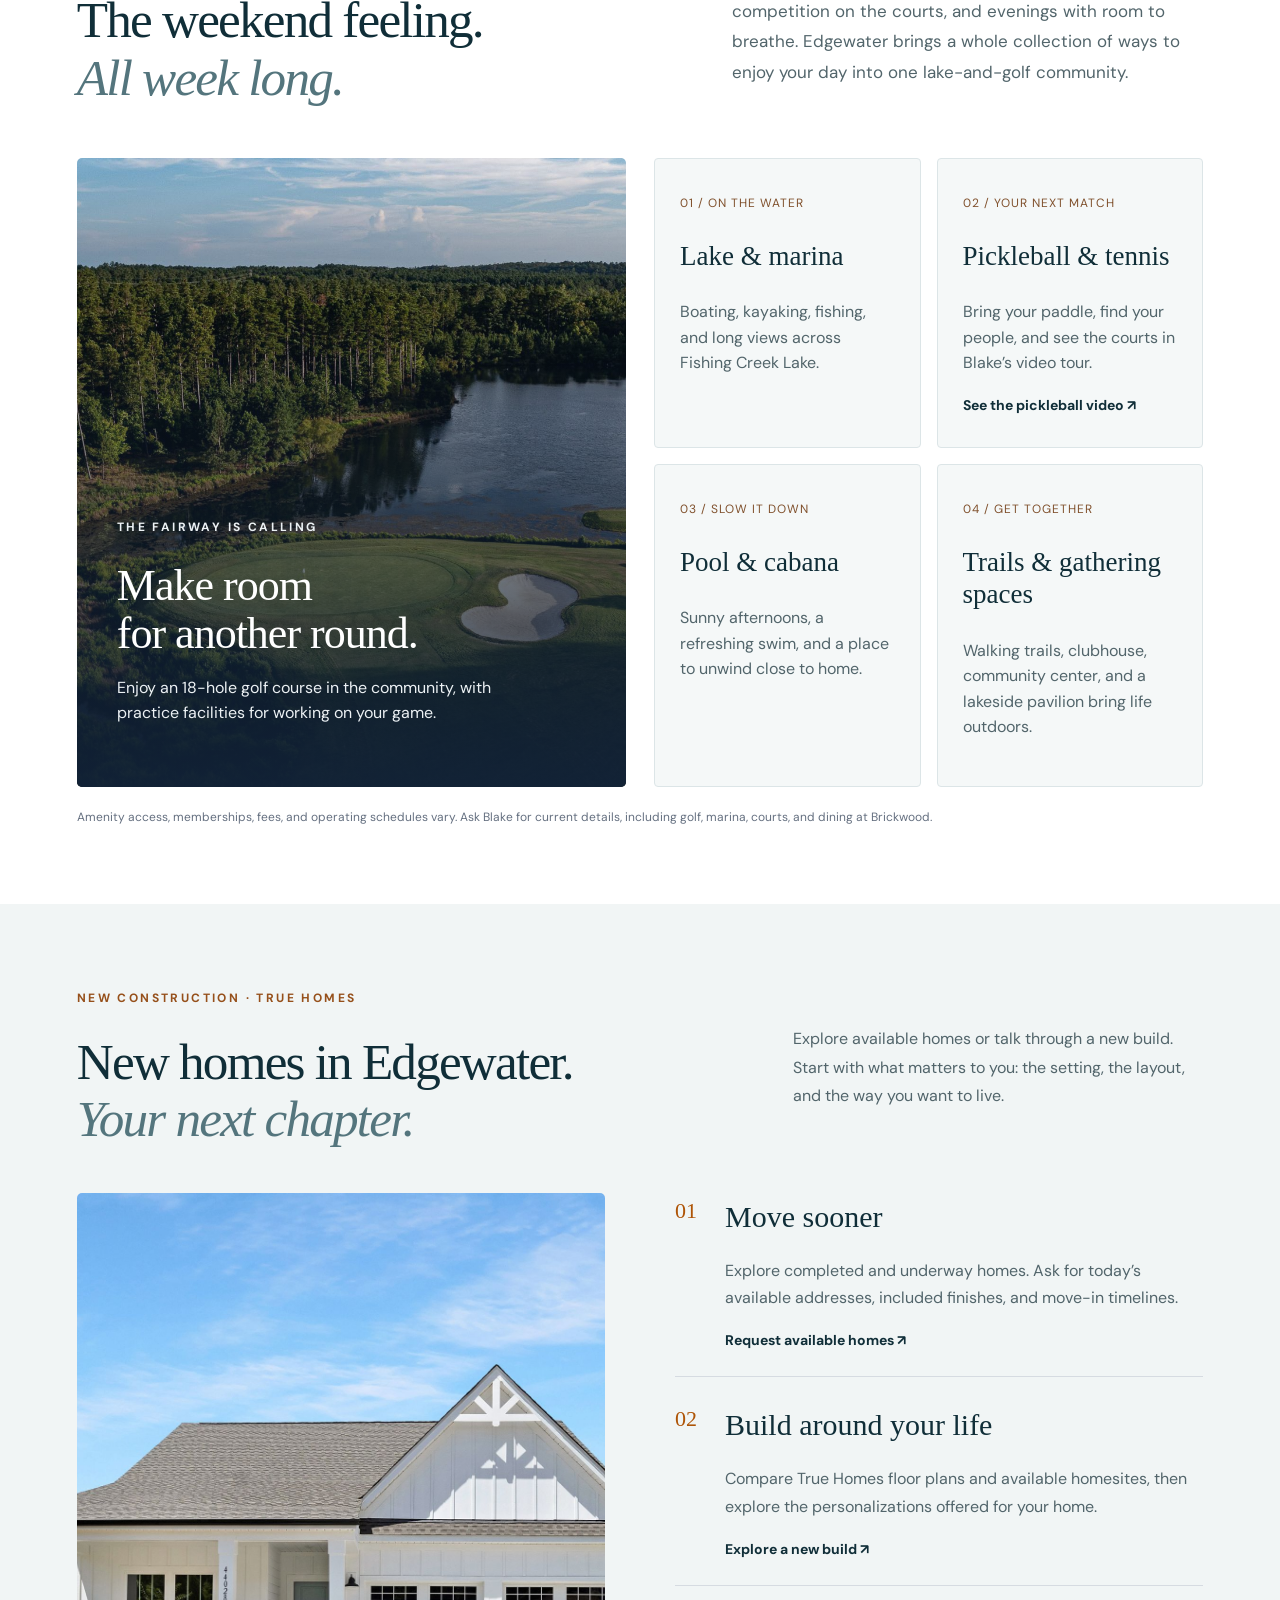
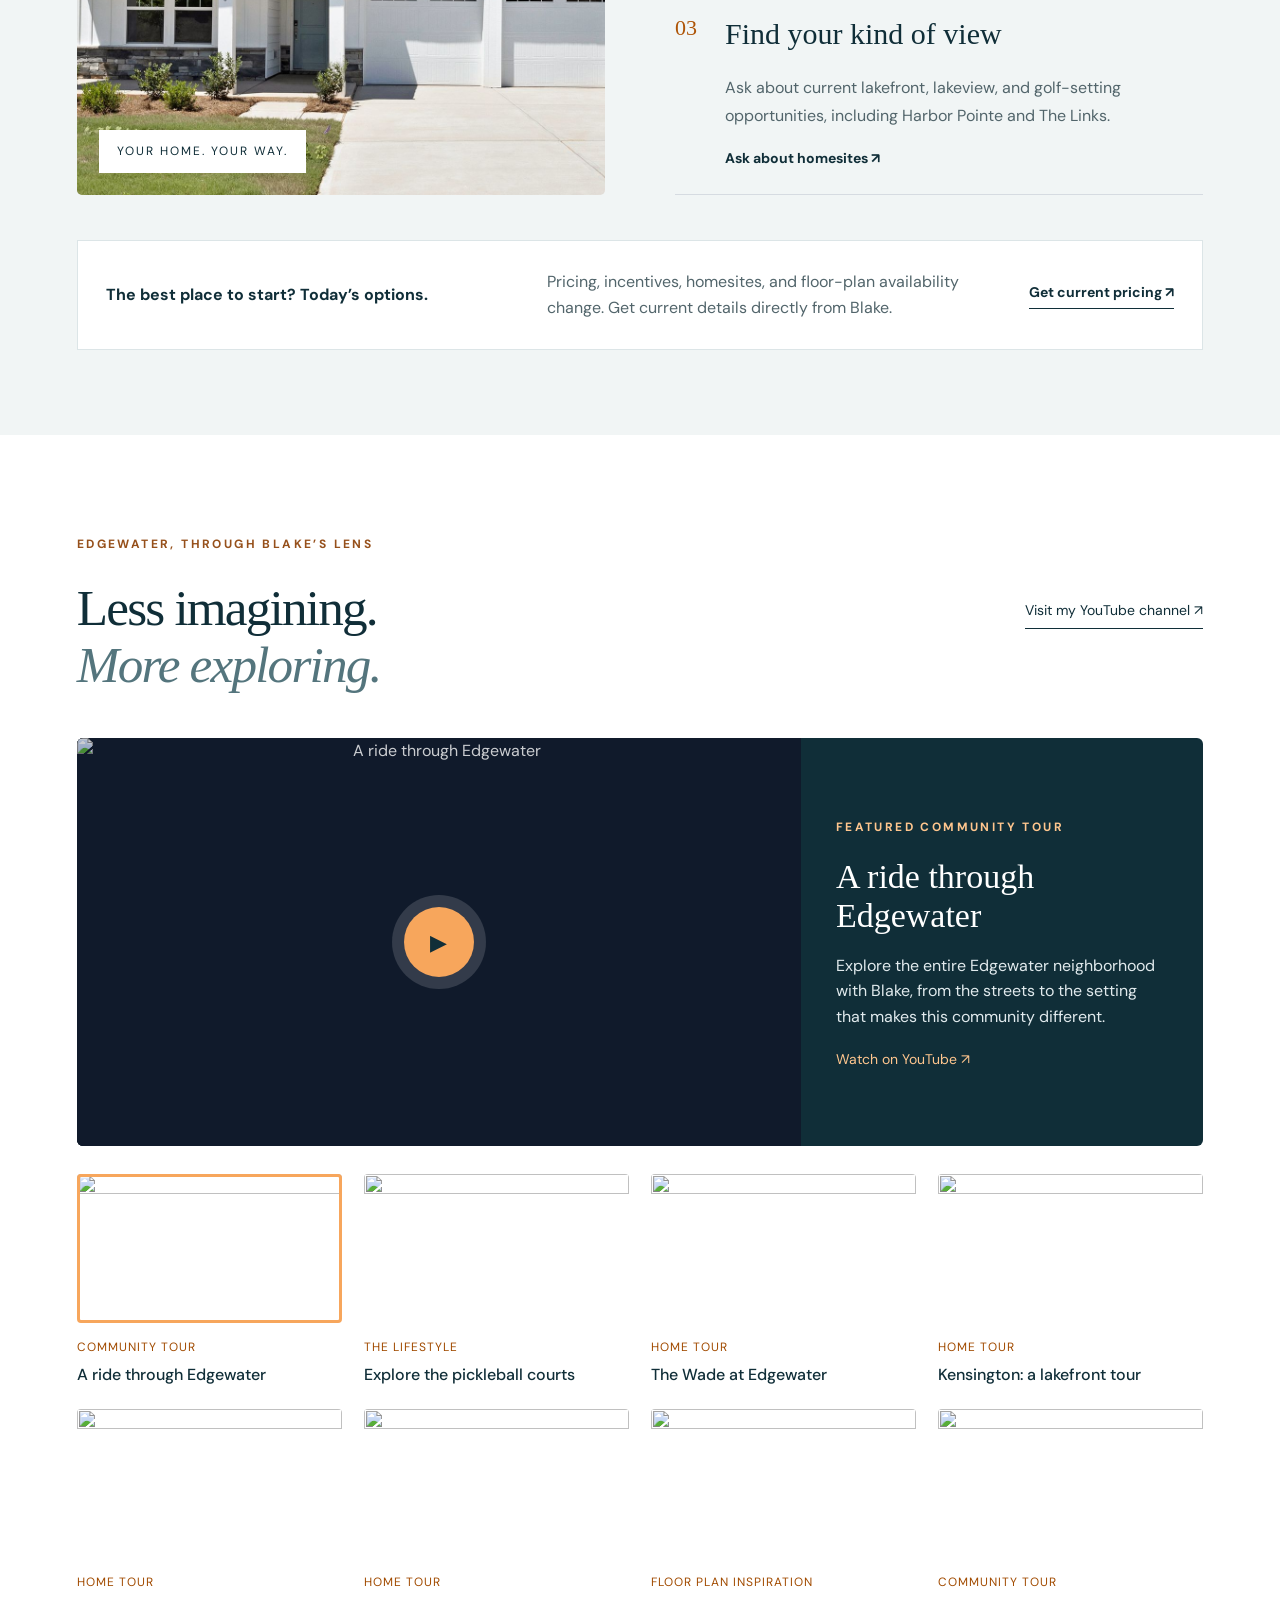
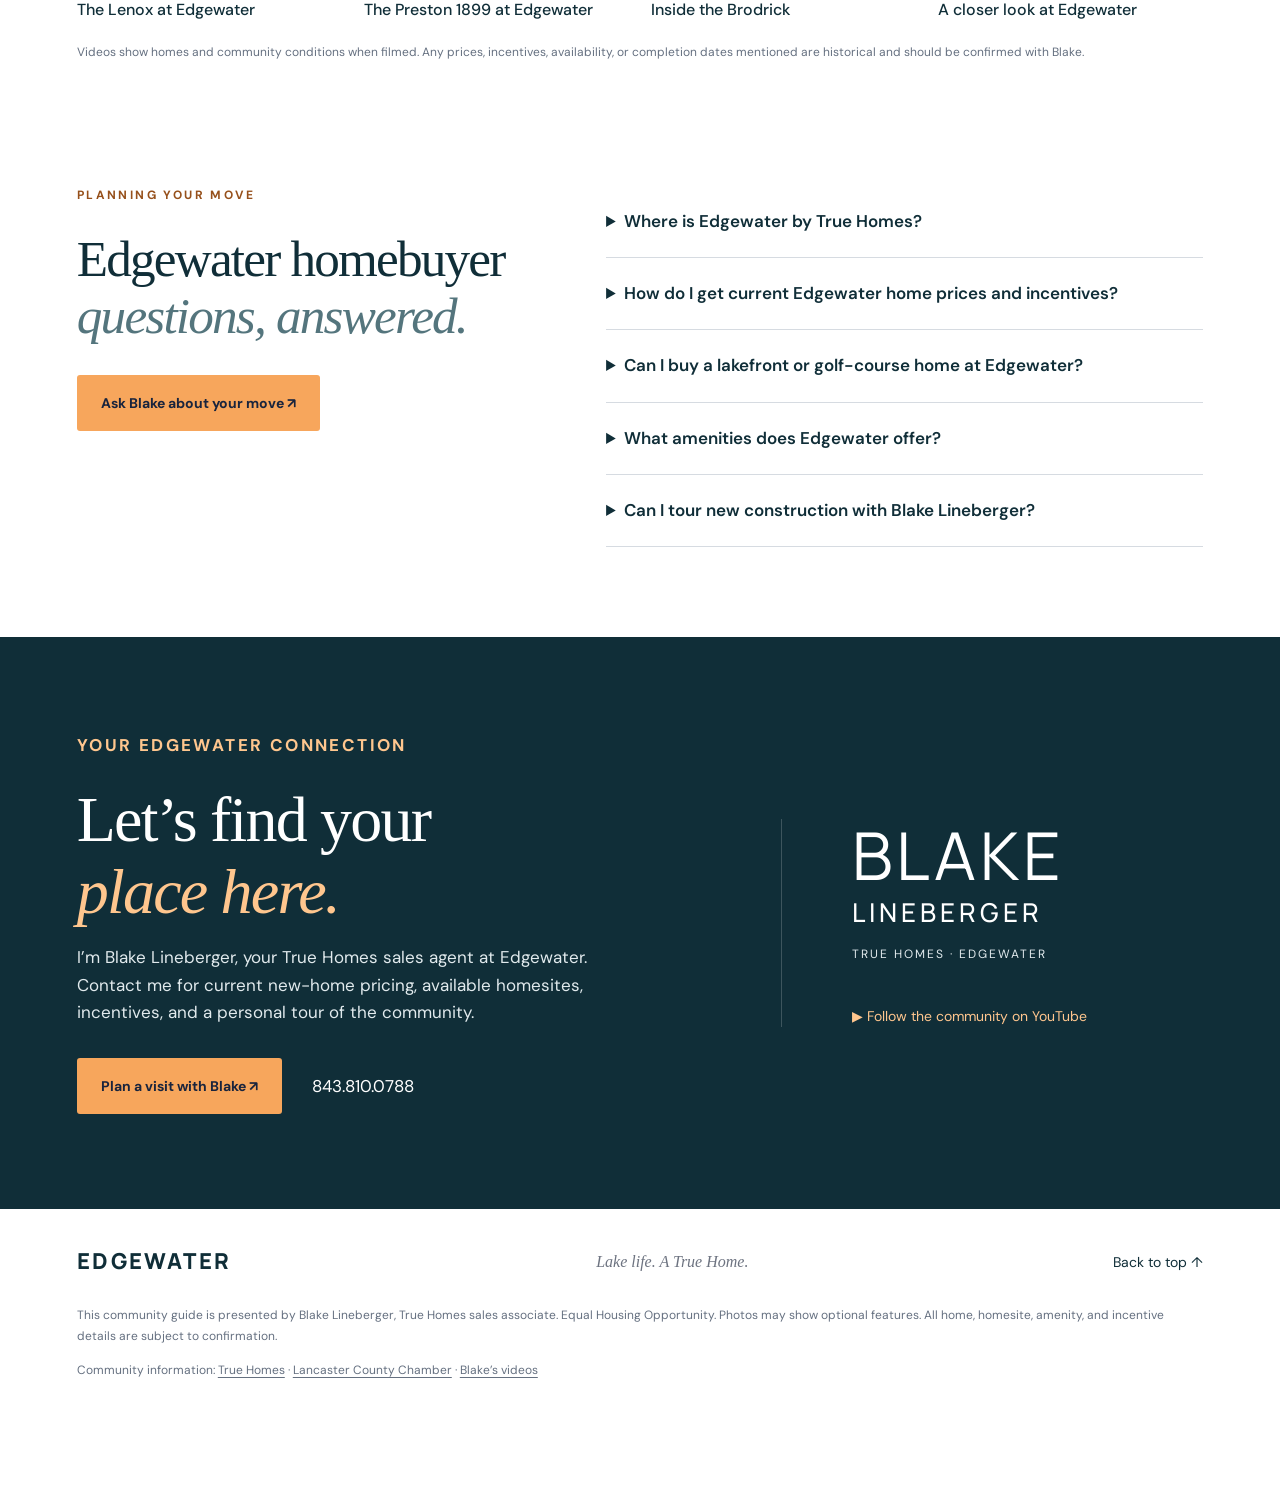
==== commit 718007f3: "Refresh Edgewater lake lifestyle design and mobile layout" ====
--- a/index.html
+++ b/index.html
@@ -1,11 +1,12 @@
-<!DOCTYPE html><html lang="en"><head><meta charset="UTF-8"><meta name="viewport" content="width=device-width, initial-scale=1"><title>Edgewater New Homes in Lancaster SC | Blake Lineberger</title><meta name="description" content="Explore True Homes new construction at Edgewater in Lancaster, SC. Watch home tours and contact Blake Lineberger for pricing, homesites, incentives and a tour."><meta name="theme-color" content="#19243d"><link rel="icon" href="data:image/svg+xml,%3Csvg xmlns='http://www.w3.org/2000/svg' viewBox='0 0 40 40'%3E%3Crect width='40' height='40' rx='8' fill='%2319243d'/%3E%3Cpath d='M10 11h21v5H15v4h13v4H15v4h16v5H10z' fill='%23ff922c'/%3E%3C/svg%3E"><link rel="stylesheet" href="style.css"><link rel="canonical" href="https://edgewater-living.vercel.app/"><meta name="robots" content="index,follow,max-image-preview:large"><meta property="og:type" content="website"><meta property="og:url" content="https://edgewater-living.vercel.app/"><meta property="og:title" content="Edgewater New Homes in Lancaster SC | Blake Lineberger"><meta property="og:description" content="Explore True Homes new construction at Edgewater in Lancaster, SC. Watch home tours and contact Blake Lineberger for pricing, homesites, incentives and a tour."><meta property="og:site_name" content="Edgewater with Blake Lineberger"><meta name="twitter:card" content="summary"><meta name="twitter:title" content="Edgewater New Homes in Lancaster SC | Blake Lineberger"><meta name="twitter:description" content="Explore True Homes new construction at Edgewater in Lancaster, SC. Watch home tours and contact Blake Lineberger for pricing, homesites, incentives and a tour."><script type="application/ld+json">{"@context": "https://schema.org", "@graph": [{"@type": "Person", "@id": "https://edgewater-living.vercel.app/#blake", "name": "Blake Lineberger", "jobTitle": "True Homes sales agent", "telephone": "+1-843-810-0788", "email": "linebergerm01@gmail.com", "url": "https://edgewater-living.vercel.app/", "sameAs": ["https://www.youtube.com/@Blake_Sales_Edgewater"]}, {"@type": "WebSite", "@id": "https://edgewater-living.vercel.app/#website", "url": "https://edgewater-living.vercel.app/", "name": "Edgewater with Blake Lineberger", "publisher": {"@id": "https://edgewater-living.vercel.app/#blake"}}, {"@type": "WebPage", "@id": "https://edgewater-living.vercel.app/#page", "url": "https://edgewater-living.vercel.app/", "name": "Edgewater New Homes in Lancaster SC | Blake Lineberger", "description": "Explore True Homes new construction at Edgewater in Lancaster, SC. Watch home tours and contact Blake Lineberger for pricing, homesites, incentives and a tour.", "isPartOf": {"@id": "https://edgewater-living.vercel.app/#website"}, "about": {"@type": "Place", "name": "Edgewater, Lancaster, South Carolina", "address": {"@type": "PostalAddress", "addressLocality": "Lancaster", "addressRegion": "SC", "addressCountry": "US"}}, "author": {"@id": "https://edgewater-living.vercel.app/#blake"}}, {"@type": "FAQPage", "@id": "https://edgewater-living.vercel.app/#questions", "mainEntity": [{"@type": "Question", "name": "Where is Edgewater by True Homes?", "acceptedAnswer": {"@type": "Answer", "text": "Edgewater is a lake-and-golf community in Lancaster, South Carolina, on Fishing Creek Lake. Contact Blake Lineberger to arrange a community visit and compare new construction opportunities."}}, {"@type": "Question", "name": "How do I get current Edgewater home prices and incentives?", "acceptedAnswer": {"@type": "Answer", "text": "Contact Blake Lineberger at 843.810.0788 or linebergerm01@gmail.com for current True Homes pricing, available homes, homesites, and incentives. Prices and offers mentioned in older videos may no longer apply."}}, {"@type": "Question", "name": "Can I buy a lakefront or golf-course home at Edgewater?", "acceptedAnswer": {"@type": "Answer", "text": "Ask Blake about current lakefront, lakeview, and golf-setting opportunities, including Harbor Pointe and The Links. Specific lot availability, premiums, dock eligibility, and home options must be confirmed individually."}}, {"@type": "Question", "name": "What amenities does Edgewater offer?", "acceptedAnswer": {"@type": "Answer", "text": "Edgewater features Fishing Creek Lake, a marina, an 18-hole golf course, pickleball and tennis facilities, a pool and cabana, walking trails, and community gathering spaces. Memberships, fees, access, and schedules vary."}}, {"@type": "Question", "name": "Can I tour new construction with Blake Lineberger?", "acceptedAnswer": {"@type": "Answer", "text": "Yes. Call or email Blake to arrange a personal tour of available True Homes and explore Edgewater. Share your price range, preferred layout, and moving timeline so he can help narrow your options."}}]}]}</script></head><body>
+<!DOCTYPE html><html lang="en"><head><meta charset="UTF-8"><meta name="viewport" content="width=device-width, initial-scale=1"><title>Edgewater New Homes in Lancaster SC | Blake Lineberger</title><meta name="description" content="Explore True Homes new construction at Edgewater in Lancaster, SC. Watch home tours and contact Blake Lineberger for pricing, homesites, incentives and a tour."><meta name="theme-color" content="#19243d"><link rel="icon" href="data:image/svg+xml,%3Csvg xmlns='http://www.w3.org/2000/svg' viewBox='0 0 40 40'%3E%3Crect width='40' height='40' rx='8' fill='%2319243d'/%3E%3Cpath d='M10 11h21v5H15v4h13v4H15v4h16v5H10z' fill='%23ff922c'/%3E%3C/svg%3E"><link rel="preconnect" href="https://fonts.googleapis.com"><link rel="preconnect" href="https://fonts.gstatic.com" crossorigin><link rel="stylesheet" href="style.css?v=20260922"><link rel="canonical" href="https://edgewater-living.vercel.app/"><meta name="robots" content="index,follow,max-image-preview:large"><meta property="og:type" content="website"><meta property="og:url" content="https://edgewater-living.vercel.app/"><meta property="og:title" content="Edgewater New Homes in Lancaster SC | Blake Lineberger"><meta property="og:description" content="Explore True Homes new construction at Edgewater in Lancaster, SC. Watch home tours and contact Blake Lineberger for pricing, homesites, incentives and a tour."><meta property="og:site_name" content="Edgewater with Blake Lineberger"><meta name="twitter:card" content="summary"><meta name="twitter:title" content="Edgewater New Homes in Lancaster SC | Blake Lineberger"><meta name="twitter:description" content="Explore True Homes new construction at Edgewater in Lancaster, SC. Watch home tours and contact Blake Lineberger for pricing, homesites, incentives and a tour."><script type="application/ld+json">{"@context": "https://schema.org", "@graph": [{"@type": "Person", "@id": "https://edgewater-living.vercel.app/#blake", "name": "Blake Lineberger", "jobTitle": "True Homes sales agent", "telephone": "+1-843-810-0788", "email": "linebergerm01@gmail.com", "url": "https://edgewater-living.vercel.app/", "sameAs": ["https://www.youtube.com/@Blake_Sales_Edgewater"]}, {"@type": "WebSite", "@id": "https://edgewater-living.vercel.app/#website", "url": "https://edgewater-living.vercel.app/", "name": "Edgewater with Blake Lineberger", "publisher": {"@id": "https://edgewater-living.vercel.app/#blake"}}, {"@type": "WebPage", "@id": "https://edgewater-living.vercel.app/#page", "url": "https://edgewater-living.vercel.app/", "name": "Edgewater New Homes in Lancaster SC | Blake Lineberger", "description": "Explore True Homes new construction at Edgewater in Lancaster, SC. Watch home tours and contact Blake Lineberger for pricing, homesites, incentives and a tour.", "isPartOf": {"@id": "https://edgewater-living.vercel.app/#website"}, "about": {"@type": "Place", "name": "Edgewater, Lancaster, South Carolina", "address": {"@type": "PostalAddress", "addressLocality": "Lancaster", "addressRegion": "SC", "addressCountry": "US"}}, "author": {"@id": "https://edgewater-living.vercel.app/#blake"}}, {"@type": "FAQPage", "@id": "https://edgewater-living.vercel.app/#questions", "mainEntity": [{"@type": "Question", "name": "Where is Edgewater by True Homes?", "acceptedAnswer": {"@type": "Answer", "text": "Edgewater is a lake-and-golf community in Lancaster, South Carolina, on Fishing Creek Lake. Contact Blake Lineberger to arrange a community visit and compare new construction opportunities."}}, {"@type": "Question", "name": "How do I get current Edgewater home prices and incentives?", "acceptedAnswer": {"@type": "Answer", "text": "Contact Blake Lineberger at 843.810.0788 or linebergerm01@gmail.com for current True Homes pricing, available homes, homesites, and incentives. Prices and offers mentioned in older videos may no longer apply."}}, {"@type": "Question", "name": "Can I buy a lakefront or golf-course home at Edgewater?", "acceptedAnswer": {"@type": "Answer", "text": "Ask Blake about current lakefront, lakeview, and golf-setting opportunities, including Harbor Pointe and The Links. Specific lot availability, premiums, dock eligibility, and home options must be confirmed individually."}}, {"@type": "Question", "name": "What amenities does Edgewater offer?", "acceptedAnswer": {"@type": "Answer", "text": "Edgewater features Fishing Creek Lake, a marina, an 18-hole golf course, pickleball and tennis facilities, a pool and cabana, walking trails, and community gathering spaces. Memberships, fees, access, and schedules vary."}}, {"@type": "Question", "name": "Can I tour new construction with Blake Lineberger?", "acceptedAnswer": {"@type": "Answer", "text": "Yes. Call or email Blake to arrange a personal tour of available True Homes and explore Edgewater. Share your price range, preferred layout, and moving timeline so he can help narrow your options."}}]}]}</script><link rel="stylesheet" href="refresh.css?v=20260922"></head><body>
 <a class="skip" href="#main">Skip to content</a><header><a class="brand" href="#"><span class="brandmark">E</span><span>EDGEWATER<small>TRUE HOMES · LANCASTER, SC</small></span></a><nav aria-label="Main navigation"><a href="#listings">Available homes</a><a href="#lifestyle">The lifestyle</a><a href="#films">Video tours</a></nav><a class="nav-contact" href="mailto:linebergerm01@gmail.com?subject=Let%E2%80%99s%20explore%20Edgewater">Contact Blake <span>↗</span></a></header>
-<main id="main"><section class="hero"><img src="assets/lake.jpg" alt="Aerial view of Edgewater on Fishing Creek Lake" fetchpriority="high" class="hero-photo"><div class="hero-shade"></div><div class="hero-content"><p class="eyebrow">EDGEWATER NEW HOMES · LANCASTER, SOUTH CAROLINA</p><h1>Your everyday.<br><em>A little more</em><br>extraordinary.</h1><p class="hero-description">New construction by True Homes. Lake days. Golf days. Let Blake Lineberger help you find your home at Edgewater.</p><p class="agent-intro">BLAKE LINEBERGER <span>YOUR TRUE HOMES SALES AGENT</span></p><div class="actions"><a class="button orange" href="mailto:linebergerm01@gmail.com?subject=Send%20me%20Edgewater%20homes%20and%20pricing">Get pricing from Blake <span>↗</span></a><a class="hero-watch" href="#films"><span class="circle-play">▶</span> Take a video tour</a></div></div><div class="hero-bottom"><span>FISHING CREEK LAKE<br><strong>Life looks good from here.</strong></span><a href="#lifestyle">Explore the lifestyle ↓</a></div><span class="vertical">LAKE DAYS. FAIRWAYS. YOUR DAYS.</span></section>
+<main id="main"><section class="hero"><img src="assets/lake.jpg" alt="Aerial view of Edgewater on Fishing Creek Lake" fetchpriority="high" class="hero-photo"><div class="hero-shade"></div><div class="hero-content"><p class="eyebrow">EDGEWATER NEW HOMES · LANCASTER, SOUTH CAROLINA</p><h1>Life by the lake.<br><em>Made for you.</em></h1><p class="hero-description">Find your next True Home at Edgewater. Mornings on the fairway, afternoons on the water, and a place to make it all your own.</p><p class="agent-intro">BLAKE LINEBERGER <span>YOUR TRUE HOMES SALES AGENT</span></p><div class="actions"><a class="button orange" href="#listings">Explore available homes <span>↗</span></a><a class="hero-watch" href="#films"><span class="circle-play">▶</span> Take a video tour</a></div></div><div class="hero-bottom"><span>FISHING CREEK LAKE<br><strong>Life looks good from here.</strong></span><a href="#lifestyle">Explore the lifestyle ↓</a></div><div class="hero-location"><span>THE GOOD LIFE, CLOSE TO HOME</span><strong>Edgewater</strong><p>Lancaster, South Carolina</p><a href="#lifestyle">Lake · Golf · Community ↗</a></div></section>
 <div class="ribbon"><span>LAKE LIFE</span><i>✳</i><span>GOLF DAYS</span><i>✳</i><span>NEW BEGINNINGS</span><i>✳</i><span>TRUE HOMES</span><i>✳</i><span>EDGEWATER</span></div>
-<section class="intro wrap" id="lifestyle"><div><p class="eyebrow orange-text">MORE THAN AN ADDRESS</p><h2>The weekend feeling.<br><em>All week long.</em></h2></div><p>Trade the usual routine for time on the water, friendly competition on the courts, and evenings with room to breathe. Edgewater brings a whole collection of ways to enjoy your day into one lake-and-golf community.</p></section>
+<section class="inventory wrap" id="listings"><div class="section-top"><div><p class="eyebrow orange-text">AVAILABLE HOMES · TRUE HOMES · ZILLOW</p><h2>Find your next<br><em>True Home.</em></h2></div><p>Available new construction in Edgewater, Lancaster, SC, matched from the True Homes inventory report to active Zillow listings. Contact Blake for pricing and a personal tour.</p></div><p id="listing-updated" class="fine" aria-live="polite">Loading the latest checked listings…</p><div id="listing-grid" class="listing-grid"></div><p class="fine">Home addresses cross-referenced with True Homes inventory and Zillow. Prices may be refreshed from the builder report; the source is shown on each home. The latest inventory check is shown above. Attribution is shown on each home. This is a curated snapshot, not a live MLS feed. Information is deemed reliable but not guaranteed. Prices and availability can change between checks.</p></section><section class="intro wrap" id="lifestyle"><div><p class="eyebrow orange-text">MORE THAN AN ADDRESS</p><h2>The weekend feeling.<br><em>All week long.</em></h2></div><p>Trade the usual routine for time on the water, friendly competition on the courts, and evenings with room to breathe. Edgewater brings a whole collection of ways to enjoy your day into one lake-and-golf community.</p></section>
 <section class="amenities wrap"><article class="golf-feature"><img src="assets/golf.jpg" alt="Golf at Edgewater" loading="lazy"><div><p class="eyebrow">THE FAIRWAY IS CALLING</p><h3>Make room<br>for another round.</h3><p>Enjoy an 18-hole golf course in the community, with practice facilities for working on your game.</p></div></article><div class="amenity-grid"><article><span class="amenity-number">01 / ON THE WATER</span><h3>Lake & marina</h3><p>Boating, kayaking, fishing, and long views across Fishing Creek Lake.</p></article><article><span class="amenity-number">02 / YOUR NEXT MATCH</span><h3>Pickleball & tennis</h3><p>Bring your paddle, find your people, and see the courts in Blake’s video tour.</p><a href="#films" data-feature="CgfrRiR9_Ts">See the pickleball video ↗</a></article><article><span class="amenity-number">03 / SLOW IT DOWN</span><h3>Pool & cabana</h3><p>Sunny afternoons, a refreshing swim, and a place to unwind close to home.</p></article><article><span class="amenity-number">04 / GET TOGETHER</span><h3>Trails & gathering spaces</h3><p>Walking trails, clubhouse, community center, and a lakeside pavilion bring life outdoors.</p></article></div></section>
 <p class="fine wrap">Amenity access, memberships, fees, and operating schedules vary. Ask Blake for current details, including golf, marina, courts, and dining at Brickwood.</p>
 <section id="homes" class="homes-section"><div class="wrap"><div class="section-top"><div><p class="eyebrow orange-text">NEW CONSTRUCTION · TRUE HOMES</p><h2>New homes in Edgewater.<br><em>Your next chapter.</em></h2></div><p>Explore available homes or talk through a new build. Start with what matters to you: the setting, the layout, and the way you want to live.</p></div><div class="home-layout"><div class="home-photo"><img src="assets/home.jpg" alt="True Homes at Edgewater" loading="lazy"><span>YOUR HOME. YOUR WAY.</span></div><div class="home-options"><article><span>01</span><div><h3>Move sooner</h3><p>Explore completed and underway homes. Ask for today’s available addresses, included finishes, and move-in timelines.</p><a href="mailto:linebergerm01@gmail.com?subject=Edgewater%20available%20homes">Request available homes ↗</a></div></article><article><span>02</span><div><h3>Build around your life</h3><p>Compare True Homes floor plans and available homesites, then explore the personalizations offered for your home.</p><a href="mailto:linebergerm01@gmail.com?subject=Building%20a%20new%20home%20at%20Edgewater">Explore a new build ↗</a></div></article><article><span>03</span><div><h3>Find your kind of view</h3><p>Ask about current lakefront, lakeview, and golf-setting opportunities, including Harbor Pointe and The Links.</p><a href="mailto:linebergerm01@gmail.com?subject=Edgewater%20lake%20and%20golf%20homesites">Ask about homesites ↗</a></div></article></div></div><div class="availability"><strong>The best place to start? Today’s options.</strong><p>Pricing, incentives, homesites, and floor-plan availability change. Get current details directly from Blake.</p><a href="mailto:linebergerm01@gmail.com?subject=Current%20Edgewater%20pricing%20and%20incentives">Get current pricing <span>↗</span></a></div></div></section>
-<section class="inventory wrap" id="listings"><div class="section-top"><div><p class="eyebrow orange-text">AVAILABLE HOMES · TRUE HOMES · ZILLOW</p><h2>Find your next<br><em>True Home.</em></h2></div><p>Available new construction in Edgewater, Lancaster, SC, matched from the True Homes inventory report to active Zillow listings. Contact Blake for pricing and a personal tour.</p></div><p id="listing-updated" class="fine" aria-live="polite">Loading the latest checked listings…</p><div id="listing-grid" class="listing-grid"></div><p class="fine">Home addresses cross-referenced with True Homes inventory and Zillow. Prices may be refreshed from the builder report; the source is shown on each home. Zillow links were last verified September 15, 2026. Attribution is shown on each home. This is a curated snapshot, not a live MLS feed. Information is deemed reliable but not guaranteed. Prices and availability can change between checks.</p></section><section id="films" class="films wrap"><div class="section-top"><div><p class="eyebrow orange-text">EDGEWATER, THROUGH BLAKE’S LENS</p><h2>Less imagining.<br><em>More exploring.</em></h2></div><a class="text-link" href="https://www.youtube.com/@Blake_Sales_Edgewater" target="_blank" rel="noopener">Visit my YouTube channel ↗</a></div><div class="cinema"><div class="screen" id="screen"></div><div class="film-description"><span class="eyebrow">FEATURED COMMUNITY TOUR</span><h3 id="film-title">A ride through Edgewater</h3><p id="film-detail">Explore the neighborhood with Blake, from the streets to the setting that makes Edgewater different.</p><a id="youtube-link" href="https://www.youtube.com/watch?v=G6UjwzmmReY" target="_blank" rel="noopener">Watch on YouTube ↗</a></div></div><div class="film-grid" id="film-grid"></div><p class="fine">Videos show homes and community conditions when filmed. Any prices, incentives, availability, or completion dates mentioned are historical and should be confirmed with Blake.</p></section>
+<section id="films" class="films wrap"><div class="section-top"><div><p class="eyebrow orange-text">EDGEWATER, THROUGH BLAKE’S LENS</p><h2>Less imagining.<br><em>More exploring.</em></h2></div><a class="text-link" href="https://www.youtube.com/@Blake_Sales_Edgewater" target="_blank" rel="noopener">Visit my YouTube channel ↗</a></div><div class="cinema"><div class="screen" id="screen"></div><div class="film-description"><span class="eyebrow">FEATURED COMMUNITY TOUR</span><h3 id="film-title">A ride through Edgewater</h3><p id="film-detail">Explore the neighborhood with Blake, from the streets to the setting that makes Edgewater different.</p><a id="youtube-link" href="https://www.youtube.com/watch?v=G6UjwzmmReY" target="_blank" rel="noopener">Watch on YouTube ↗</a></div></div><div class="film-grid" id="film-grid"></div><p class="fine">Videos show homes and community conditions when filmed. Any prices, incentives, availability, or completion dates mentioned are historical and should be confirmed with Blake.</p></section>
 <section class="buyer-faq wrap" id="questions"><p class="eyebrow orange-text">PLANNING YOUR MOVE</p><h2>Edgewater homebuyer<br><em>questions, answered.</em></h2><div class="faq-list"><details><summary>Where is Edgewater by True Homes?</summary><p>Edgewater is a lake-and-golf community in Lancaster, South Carolina, on Fishing Creek Lake. Contact Blake Lineberger to arrange a community visit and compare new construction opportunities.</p></details><details><summary>How do I get current Edgewater home prices and incentives?</summary><p>Contact Blake Lineberger at 843.810.0788 or linebergerm01@gmail.com for current True Homes pricing, available homes, homesites, and incentives. Prices and offers mentioned in older videos may no longer apply.</p></details><details><summary>Can I buy a lakefront or golf-course home at Edgewater?</summary><p>Ask Blake about current lakefront, lakeview, and golf-setting opportunities, including Harbor Pointe and The Links. Specific lot availability, premiums, dock eligibility, and home options must be confirmed individually.</p></details><details><summary>What amenities does Edgewater offer?</summary><p>Edgewater features Fishing Creek Lake, a marina, an 18-hole golf course, pickleball and tennis facilities, a pool and cabana, walking trails, and community gathering spaces. Memberships, fees, access, and schedules vary.</p></details><details><summary>Can I tour new construction with Blake Lineberger?</summary><p>Yes. Call or email Blake to arrange a personal tour of available True Homes and explore Edgewater. Share your price range, preferred layout, and moving timeline so he can help narrow your options.</p></details></div><a class="button orange" href="mailto:linebergerm01@gmail.com?subject=Help%20me%20find%20an%20Edgewater%20home">Ask Blake about your move ↗</a></section><section class="contact" id="contact"><div class="wrap contact-inner"><div><p class="eyebrow">YOUR EDGEWATER CONNECTION</p><h2>Let’s find your<br><em>place here.</em></h2><p>I’m Blake Lineberger, your True Homes sales agent at Edgewater. Contact me for current new-home pricing, available homesites, incentives, and a personal tour of the community.</p><div class="actions"><a class="button orange" href="mailto:linebergerm01@gmail.com?subject=I%27d%20like%20to%20tour%20Edgewater">Plan a visit with Blake ↗</a><a class="phone" href="tel:+18438100788">843.810.0788</a></div></div><div class="signature"><span>BLAKE</span><strong>LINEBERGER</strong><p>TRUE HOMES · EDGEWATER</p><a href="https://www.youtube.com/@Blake_Sales_Edgewater" target="_blank" rel="noopener">▶ Follow the community on YouTube</a></div></div></section></main>
 <footer class="wrap"><div class="footer-top"><a class="brand" href="#">EDGEWATER</a><span>Lake life. A True Home.</span><a href="#">Back to top ↑</a></div><p>This community guide is presented by Blake Lineberger, True Homes sales associate. Equal Housing Opportunity. Photos may show optional features. All home, homesite, amenity, and incentive details are subject to confirmation.</p><div class="sources">Community information: <a href="https://www.truehomes.com/new-home-communities/edgewater" target="_blank" rel="noopener">True Homes</a> · <a href="https://business.lancasterchambersc.org/list/member/true-homes-edgewater-golf-lake-168" target="_blank" rel="noopener">Lancaster County Chamber</a> · <a href="https://www.youtube.com/@Blake_Sales_Edgewater" target="_blank" rel="noopener">Blake’s videos</a></div></footer><aside class="contact-dock" aria-label="Contact Blake"><span>YOUR NEXT HOME STARTS HERE<strong>Talk with Blake</strong></span><a href="tel:+18438100788">Call Blake</a><a class="dock-email" href="mailto:linebergerm01@gmail.com?subject=Edgewater%20new%20home%20inquiry">Get pricing ↗</a></aside><script src="app.js" defer></script><script src="listings.js" defer></script></body></html>
+
--- a/refresh.css
+++ b/refresh.css
@@ -0,0 +1,8 @@
+/* Edgewater — lake-house editorial refresh */
+:root{--navy:#102e38;--orange:#f7a65c;--paper:#f1f5f5;--muted:#52656b}
+body{font-size:16px}header{height:100px;padding-inline:5%;border-bottom:1px solid #e2e9eb}.brand{letter-spacing:2.4px;font-size:22px}.brandmark{color:#b76423}.brand small{font-size:12px;letter-spacing:1px}.nav-contact{background:var(--navy);color:white;border:0;padding:15px 23px}nav{font-size:14px}nav a{padding-block:12px}.hero{margin:0 20px;min-height:680px;height:calc(100svh - 120px);max-height:860px;border-radius:4px;overflow:hidden}.hero-photo{object-position:center 57%}.hero-shade{background:linear-gradient(90deg,#09242ded 0%,#09242d90 43%,#09242d12 78%),linear-gradient(0deg,#09242dc9,transparent 35%)}.hero-content{padding:82px 5%;max-width:960px}.hero .eyebrow{color:#fff;max-width:490px;line-height:1.8;font-size:12px;letter-spacing:2px}.hero h1{font-family:Georgia,serif;font-weight:400;font-size:clamp(60px,7.1vw,108px);letter-spacing:-4px;line-height:1.04;margin-bottom:25px}.hero h1 em{color:#ffc68e}.hero-description{font-size:18px;line-height:1.75;max-width:470px;color:#f0f5f5}.agent-intro{font-size:12px}.agent-intro span{font-size:12px}.button{font-size:14px;min-height:50px;border-radius:3px;transition:background .2s,transform .2s}.button:hover{transform:translateY(-2px)}.hero-bottom{left:5%;right:5%;font-size:12px}.hero-bottom a{font-size:14px}.hero-location{position:absolute;right:5%;bottom:150px;padding:28px 32px;border:1px solid #ffffff70;backdrop-filter:blur(12px);background:#0b2c385c;min-width:285px}.hero-location>span{font-size:12px;letter-spacing:1.5px}.hero-location strong{display:block;font:42px Georgia,serif;margin-top:16px}.hero-location p{color:#ecf5f7;margin:5px 0 22px;font-size:16px}.hero-location a{font-size:14px;border-top:1px solid #ffffff55;display:block;padding-top:15px}.ribbon{background:white;color:var(--navy);padding:27px 6%;border-bottom:1px solid #e2e9eb;font-size:12px}.ribbon i{color:#b76423;font-style:normal}.wrap{width:min(1320px,88%)}h2{font-family:Georgia,serif;font-size:clamp(40px,4vw,60px);letter-spacing:-1.8px;line-height:1.12}h2 em{color:#54757d}.orange-text{color:#96501b}.eyebrow{font-size:12px}.section-top{align-items:center}.section-top>p{font-size:16px;line-height:1.8;max-width:410px}.inventory{padding-top:88px;padding-bottom:60px}.inventory .section-top{margin-bottom:24px}.listing-grid{grid-template-columns:repeat(3,minmax(0,1fr));gap:24px}.listing-card{background:white;border:1px solid #dce5e7;border-radius:6px;overflow:hidden;box-shadow:0 8px 28px #143e4807;transition:box-shadow .2s,transform .2s}.listing-card:hover{transform:translateY(-4px);box-shadow:0 14px 35px #143e4814}.listing-card>img{aspect-ratio:4/3}.listing-body{padding:25px}.listing-body h3{font-family:Georgia,serif;font-size:27px;font-weight:400;line-height:1.25}.listing-body .eyebrow{font-size:12px;letter-spacing:1px}.listing-body .listing-price{font-size:30px;font-weight:600}.listing-body .button{width:100%;padding-inline:10px}.listing-source{font-size:14px}.listing-body p{font-size:16px}.listing-body .fine{font-size:12px}.intro{padding-top:70px;border-top:1px solid #dce5e7}.intro>p{font-size:17px;line-height:1.8}.amenities{gap:28px}.golf-feature{border-radius:5px;min-height:540px}.golf-feature h3{font-family:Georgia,serif;font-size:44px}.amenity-grid{background:transparent;gap:16px}.amenity-grid article{border:1px solid #dce5e7;padding:30px 25px;border-radius:4px;background:#f5f8f8}.amenity-number{font-size:12px;color:#80512d}.amenity-grid h3{font-family:Georgia,serif;font-weight:400;font-size:27px;margin-top:25px}.amenity-grid p{font-size:16px}.amenity-grid a{font-size:14px}.homes-section{padding:85px 0;margin-top:75px}.home-photo{border-radius:5px;overflow:hidden}.home-photo span{font-size:12px}.home-options h3{font-family:Georgia,serif;font-size:30px}.home-options p{font-size:16px}.availability{background:white;padding:28px;border:1px solid #dce5e7}.availability p{font-size:16px}.cinema{border-radius:6px;overflow:hidden}.film-description h3{font:34px/1.15 Georgia,serif}.film-description .eyebrow{font-size:12px;color:#ffc68e}.film-description p{font-size:16px;color:#e1eaed}.film-description a{font-size:14px;color:#ffc68e}.film-card img{border-radius:4px}.film-card span{font-size:12px}.film-card strong{font-size:16px}.buyer-faq{display:grid;grid-template-columns:1fr 1.3fr;gap:0 70px;padding-top:10px}.buyer-faq>.eyebrow{grid-column:1}.buyer-faq>h2{grid-column:1}.faq-list{grid-column:2;grid-row:1/5;margin:0}.buyer-faq>.button{align-self:start;justify-self:start;margin-top:30px}.faq-list summary{font-size:17px}.faq-list details{padding:22px 0}.contact{border-top:0;padding:95px 0}.contact h2{font-size:64px}.contact .eyebrow,.contact h2 em,.signature a{color:#ffc68e}.contact p{font-size:17px;color:#e1eaed}.signature p{font-size:12px}.signature a{font-size:14px}.contact-dock{border-radius:8px;box-shadow:0 8px 35px #102e3825;bottom:16px}.contact-dock>span{font-size:12px;letter-spacing:0;margin-right:20px}.contact-dock a{font-size:14px;border-radius:3px}.footer-top>a:last-child{font-size:14px}.fine,footer p,.sources{font-size:12px;line-height:1.8}summary:focus-visible{outline:3px solid #b76423;outline-offset:4px}
+@media(max-width:1100px){.hero-location{display:none}.hero-content{max-width:850px}.listing-grid{gap:16px}.listing-body{padding:20px}.listing-body h3{font-size:24px}.buyer-faq{gap:0 35px}.brand{font-size:19px}.brand small{font-size:12px}.signature{padding-left:30px}}
+@media(max-width:800px){header{height:auto;min-height:100px;flex-wrap:wrap;padding:18px 6%;gap:15px}nav{order:3;width:100%;justify-content:space-between;border-top:1px solid #e2e9eb;padding-top:3px}.nav-contact{font-size:14px;padding:12px 16px}.nav-contact span{margin-left:8px}.hero{margin:0 12px;min-height:690px;height:auto}.hero-content{padding:55px 6% 155px}.hero h1{font-size:clamp(54px,9vw,76px);letter-spacing:-2.5px}.hero .eyebrow{max-width:370px}.hero-description{font-size:17px}.hero-bottom{left:6%;right:6%}.listing-grid{grid-template-columns:1fr 1fr}.listing-grid>.listing-card:last-child{grid-column:1/-1;display:grid;grid-template-columns:1fr 1fr}.listing-grid>.listing-card:last-child>img{height:100%;aspect-ratio:auto}.buyer-faq{display:block}.faq-list{margin-top:30px}.contact h2{font-size:52px}.hero-location{display:none}.section-top>p{max-width:none}.hero-bottom a{max-width:130px}.availability{grid-template-columns:1fr;gap:16px}.amenity-grid p{font-size:16px}}
+@media(max-width:540px){header{padding:16px 5%;gap:12px}.brand{font-size:17px;gap:8px;letter-spacing:1.6px}.brandmark{font-size:30px;padding-right:10px}.brand small{font-size:12px;letter-spacing:0}.nav-contact{font-size:14px;padding:10px 12px}.nav-contact span{display:none}nav{font-size:14px;gap:10px}.hero{margin:0 8px;min-height:720px}.hero-content{padding:45px 6% 150px}.hero .eyebrow{font-size:12px;letter-spacing:1.2px}.hero h1{font-size:53px;letter-spacing:-2px}.hero-description{max-width:none;font-size:16px}.hero .actions{gap:18px}.hero-watch{font-size:14px}.hero-bottom{font-size:12px}.hero-bottom strong{font-size:14px}.hero-bottom a{font-size:14px;max-width:100px}.ribbon{gap:20px;font-size:12px;padding:22px 6%}.wrap{width:88%}h2{font-size:40px}.inventory{padding-top:55px;padding-bottom:35px}.listing-grid{grid-template-columns:1fr;gap:22px}.listing-grid>.listing-card:last-child{display:block;grid-column:auto}.listing-grid>.listing-card:last-child>img{height:auto;aspect-ratio:4/3}.listing-body{padding:24px}.listing-body h3{font-size:28px}.intro{padding-top:55px}.amenity-grid{grid-template-columns:1fr}.amenity-grid article{padding:25px}.amenity-grid h3{margin:14px 0}.golf-feature{min-height:420px}.golf-feature h3{font-size:38px}.home-photo{min-height:350px}.availability{padding:24px}.film-grid{gap:24px 16px}.film-card strong{font-size:16px}.film-description{padding:25px}.contact{padding:60px 0}.contact h2{font-size:48px}.contact-dock{bottom:8px;padding:8px;width:94%;gap:8px}.contact-dock>span{font-size:12px;line-height:1.4;margin-right:auto;padding-left:5px;white-space:normal;max-width:100px}.contact-dock strong{font-size:14px}.contact-dock a{font-size:14px;padding:13px 12px}.signature>span{font-size:48px}.signature strong{font-size:26px}.footer-top{gap:20px}.section-top{margin-bottom:30px}}
+@media(max-width:360px){.nav-contact{padding:8px}.brand{font-size:15px}.brandmark{display:none}.hero h1{font-size:45px}.contact-dock>span{display:none}.contact-dock a{flex:1;text-align:center}.hero-bottom strong{max-width:160px;display:block}}
+@media(prefers-reduced-motion:reduce){*,*:before,*:after{scroll-behavior:auto!important;transition:none!important}}
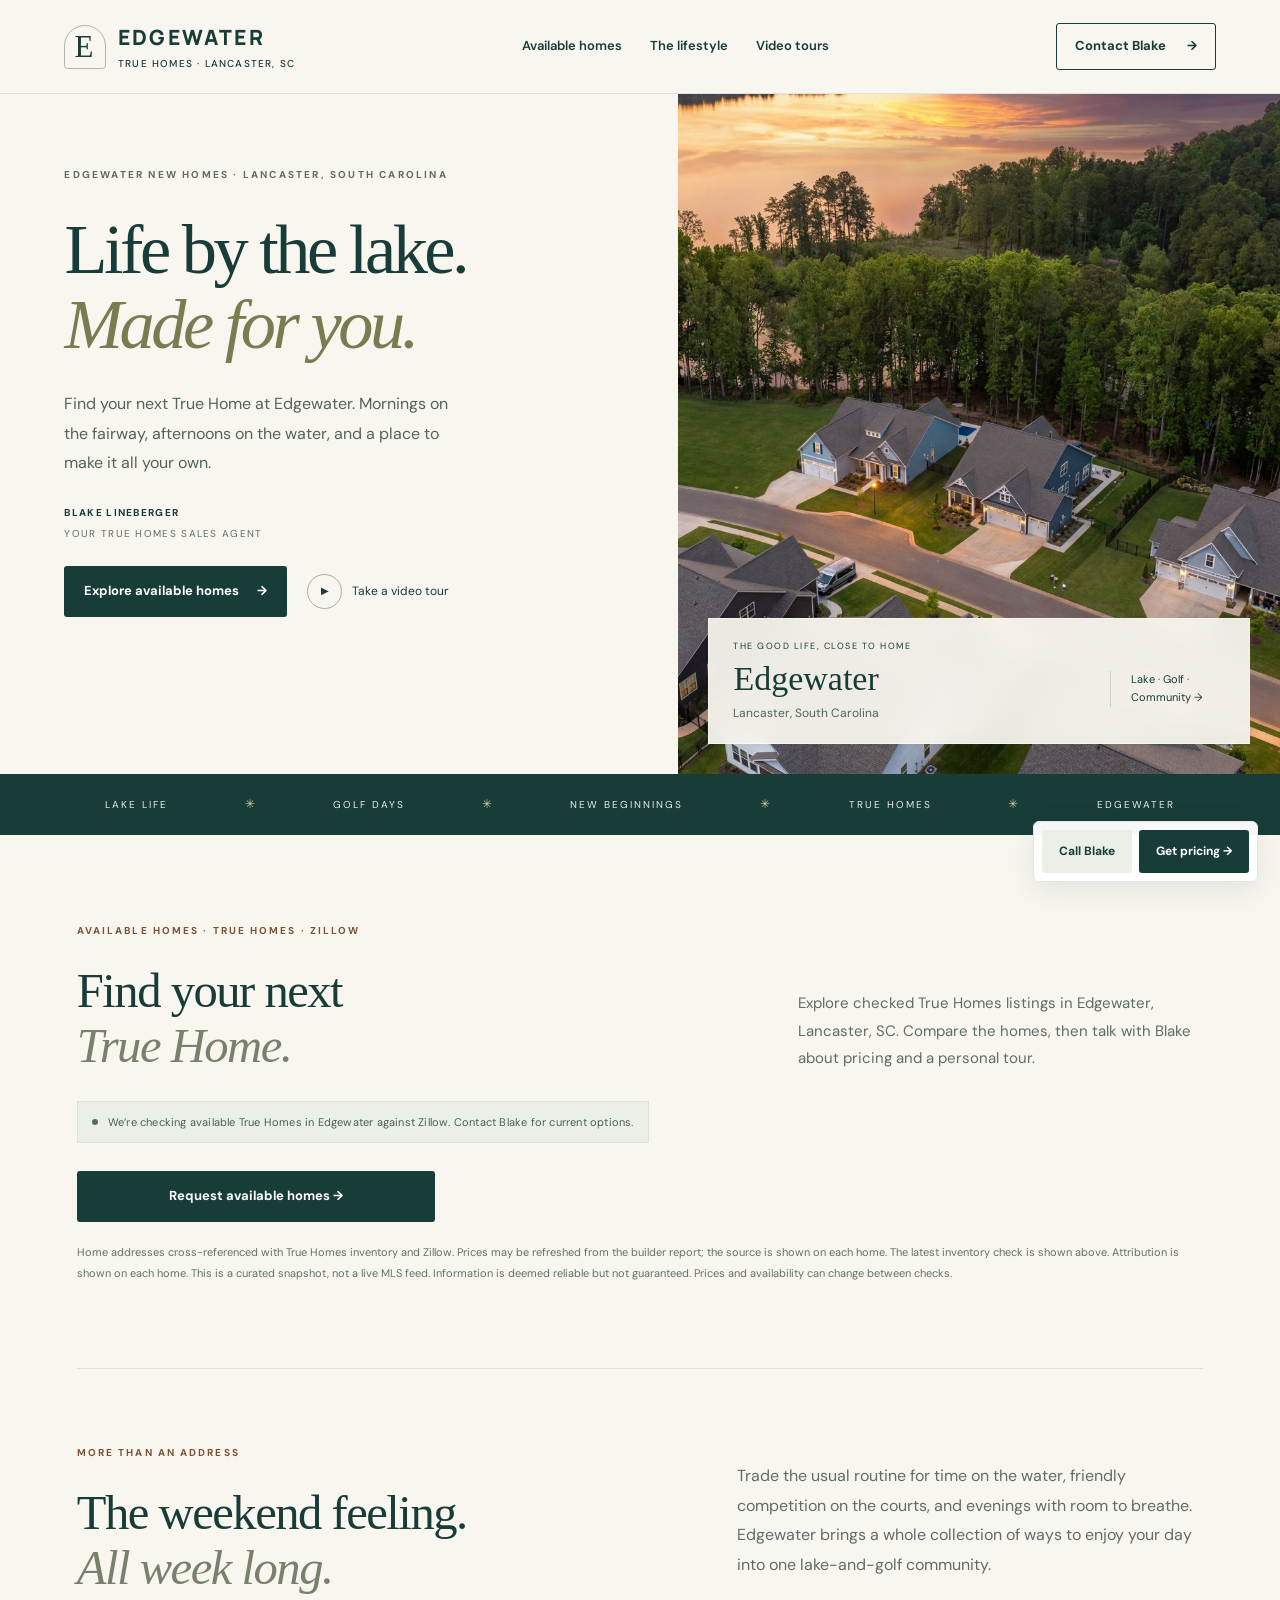
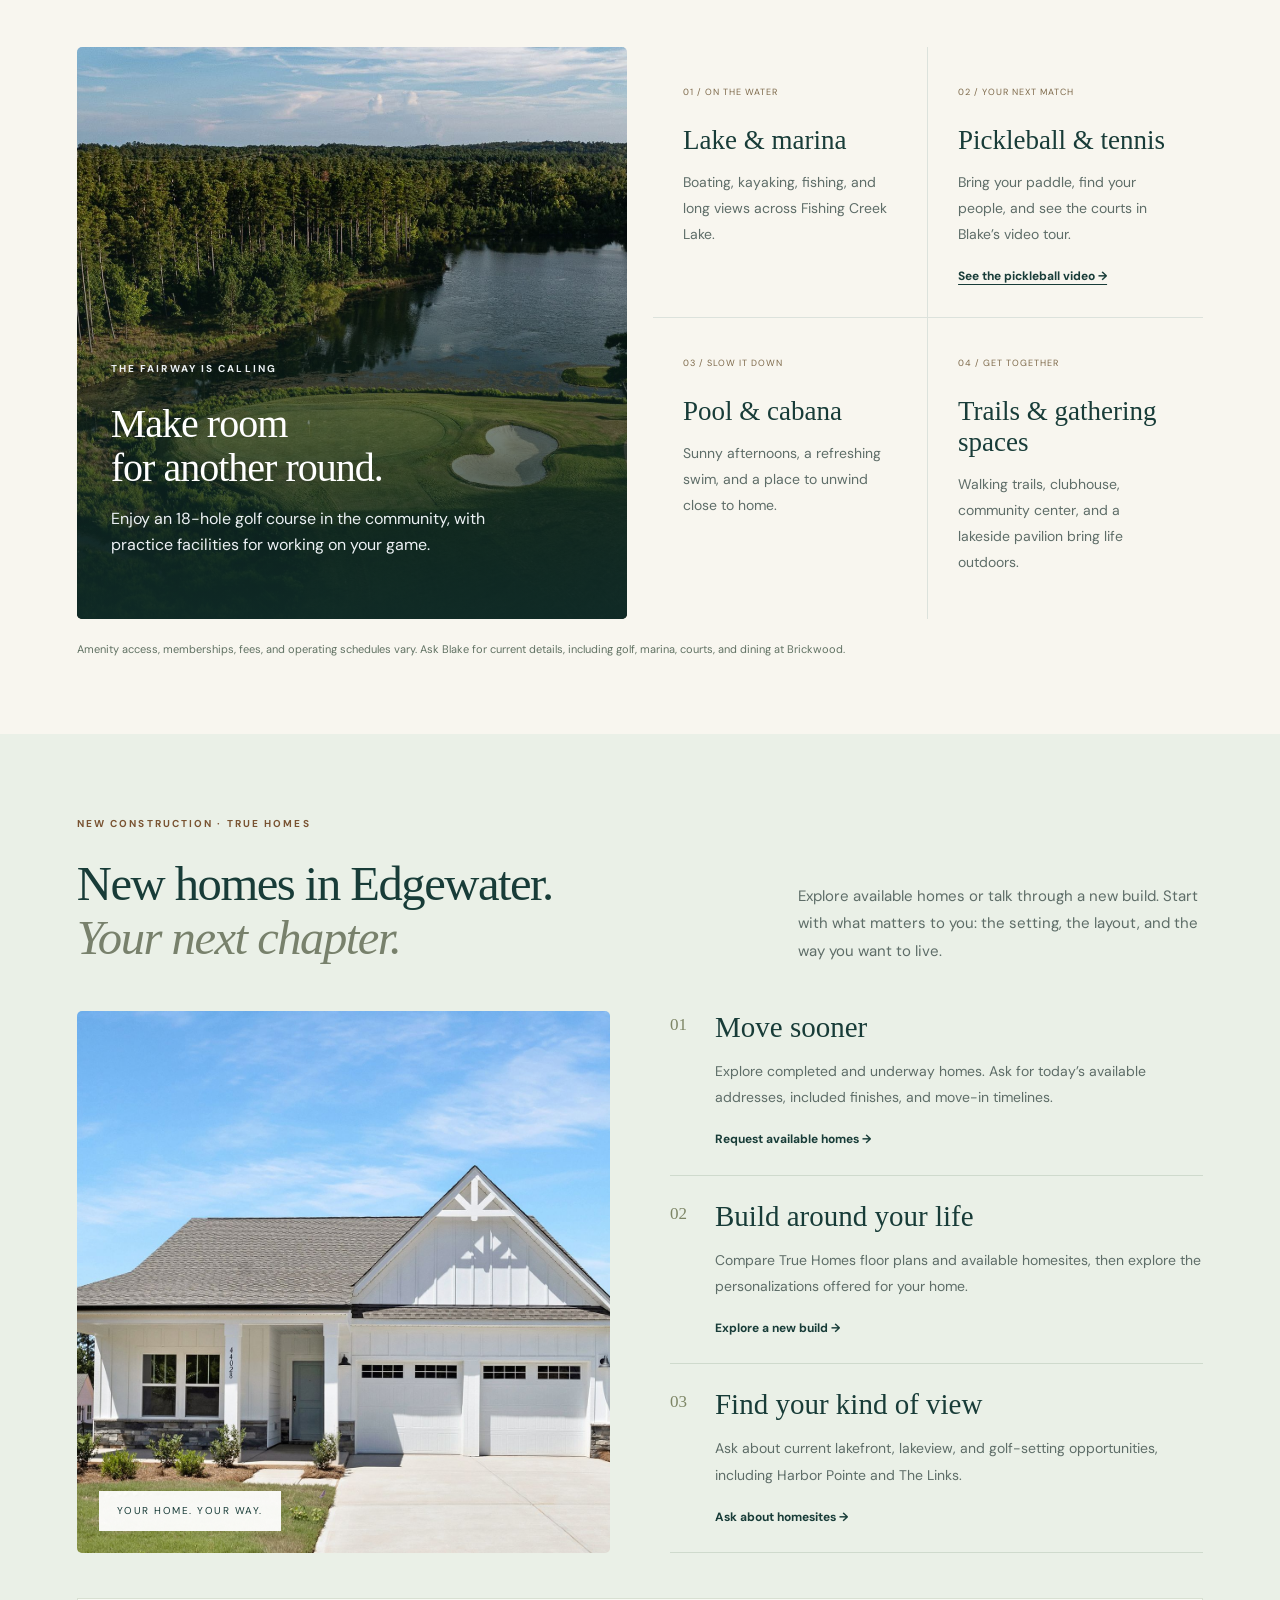
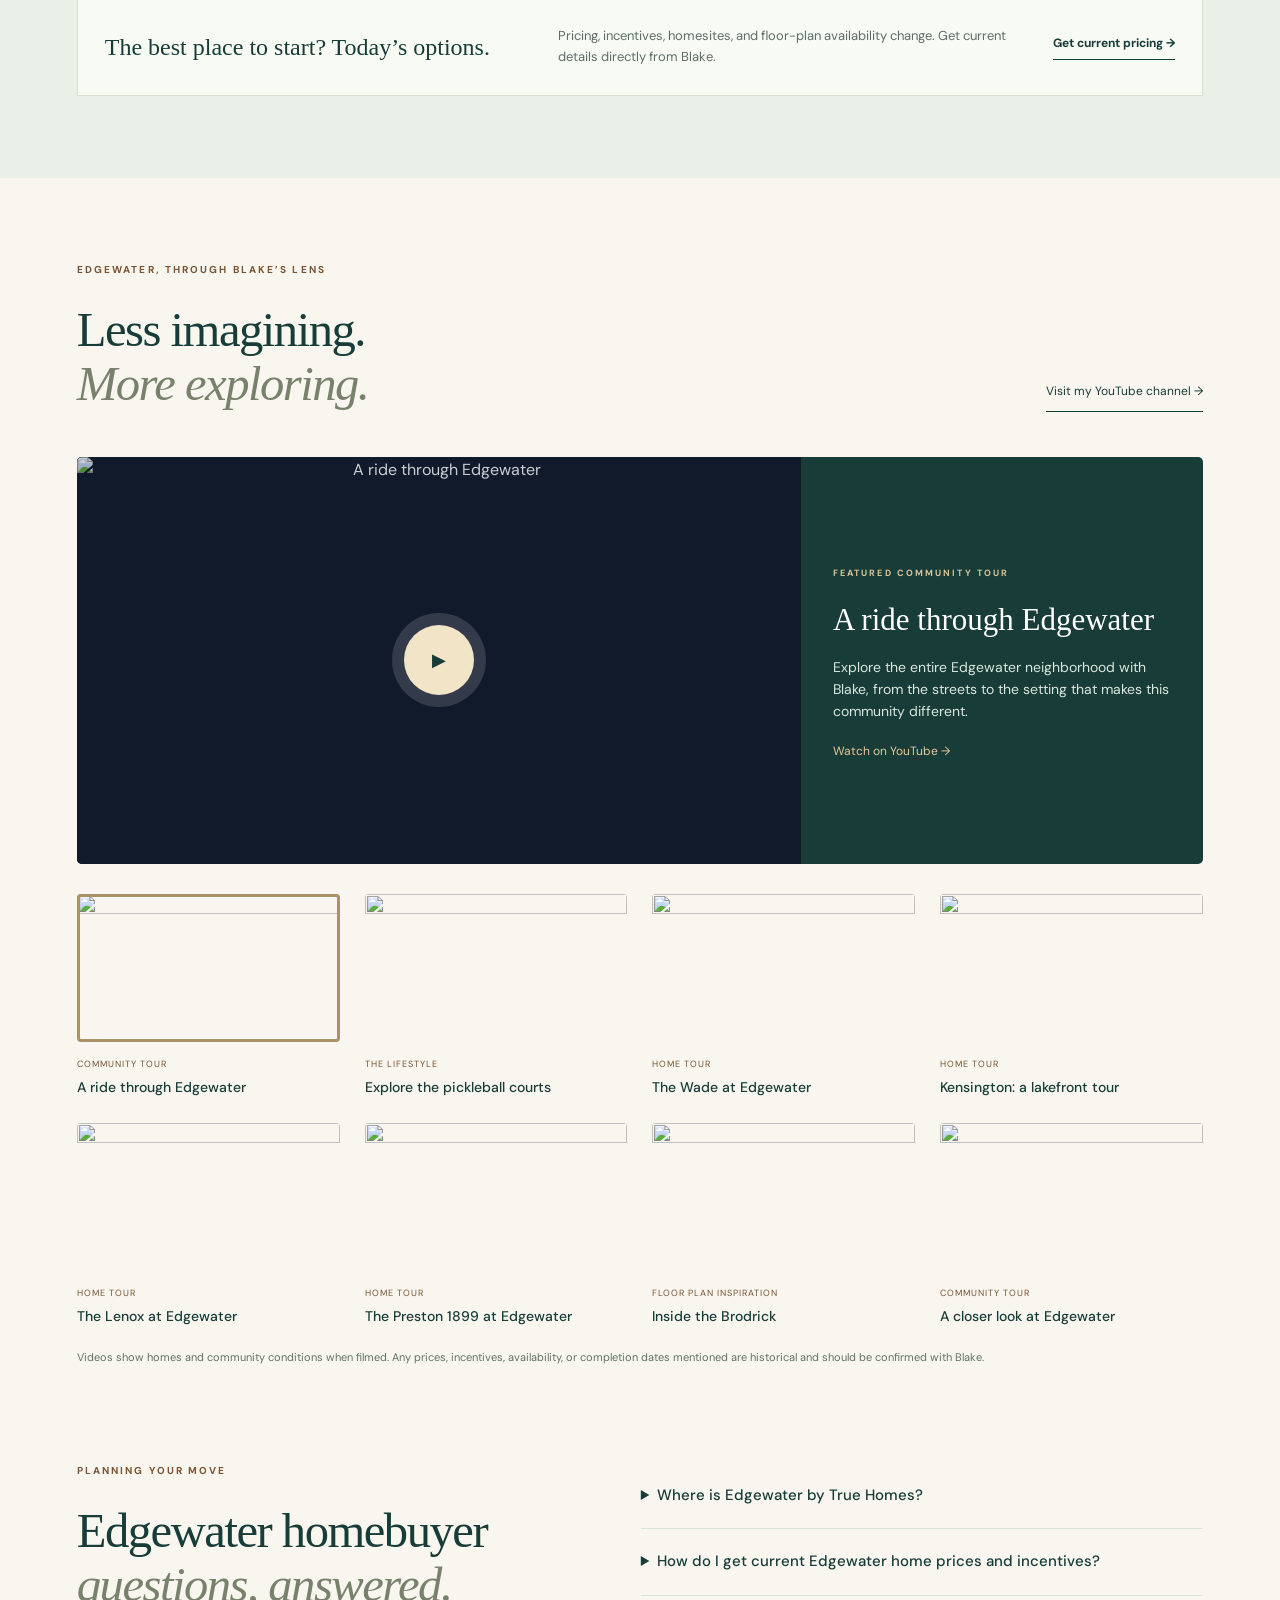
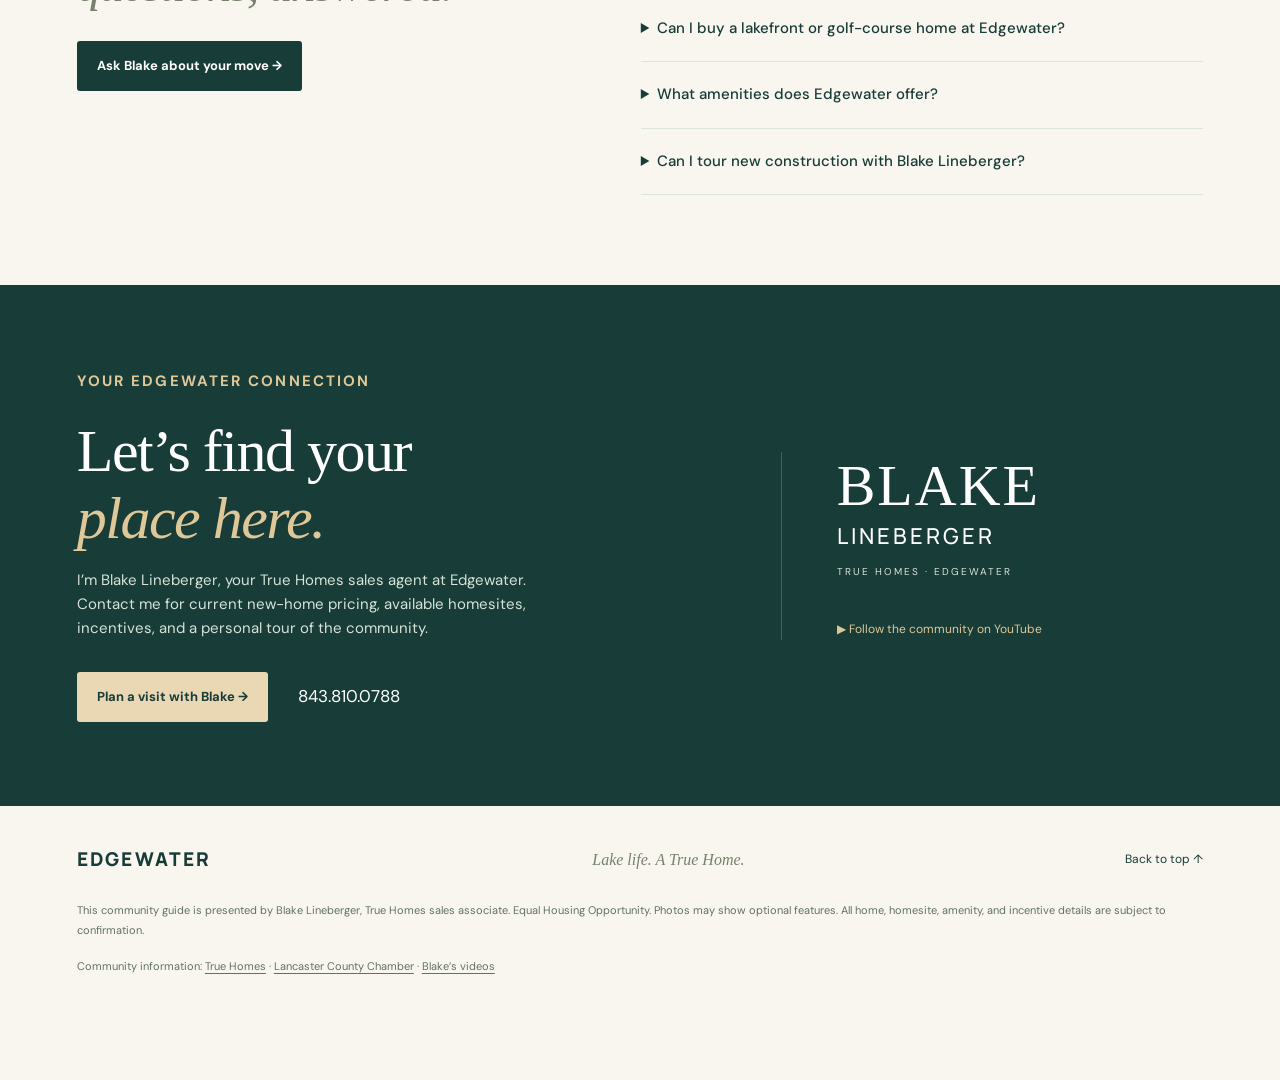
==== commit 094e906a: "Polish Edgewater lake-house design and listing cards" ====
--- a/index.html
+++ b/index.html
@@ -1,12 +1,12 @@
-<!DOCTYPE html><html lang="en"><head><meta charset="UTF-8"><meta name="viewport" content="width=device-width, initial-scale=1"><title>Edgewater New Homes in Lancaster SC | Blake Lineberger</title><meta name="description" content="Explore True Homes new construction at Edgewater in Lancaster, SC. Watch home tours and contact Blake Lineberger for pricing, homesites, incentives and a tour."><meta name="theme-color" content="#19243d"><link rel="icon" href="data:image/svg+xml,%3Csvg xmlns='http://www.w3.org/2000/svg' viewBox='0 0 40 40'%3E%3Crect width='40' height='40' rx='8' fill='%2319243d'/%3E%3Cpath d='M10 11h21v5H15v4h13v4H15v4h16v5H10z' fill='%23ff922c'/%3E%3C/svg%3E"><link rel="preconnect" href="https://fonts.googleapis.com"><link rel="preconnect" href="https://fonts.gstatic.com" crossorigin><link rel="stylesheet" href="style.css?v=20260922"><link rel="canonical" href="https://edgewater-living.vercel.app/"><meta name="robots" content="index,follow,max-image-preview:large"><meta property="og:type" content="website"><meta property="og:url" content="https://edgewater-living.vercel.app/"><meta property="og:title" content="Edgewater New Homes in Lancaster SC | Blake Lineberger"><meta property="og:description" content="Explore True Homes new construction at Edgewater in Lancaster, SC. Watch home tours and contact Blake Lineberger for pricing, homesites, incentives and a tour."><meta property="og:site_name" content="Edgewater with Blake Lineberger"><meta name="twitter:card" content="summary"><meta name="twitter:title" content="Edgewater New Homes in Lancaster SC | Blake Lineberger"><meta name="twitter:description" content="Explore True Homes new construction at Edgewater in Lancaster, SC. Watch home tours and contact Blake Lineberger for pricing, homesites, incentives and a tour."><script type="application/ld+json">{"@context": "https://schema.org", "@graph": [{"@type": "Person", "@id": "https://edgewater-living.vercel.app/#blake", "name": "Blake Lineberger", "jobTitle": "True Homes sales agent", "telephone": "+1-843-810-0788", "email": "linebergerm01@gmail.com", "url": "https://edgewater-living.vercel.app/", "sameAs": ["https://www.youtube.com/@Blake_Sales_Edgewater"]}, {"@type": "WebSite", "@id": "https://edgewater-living.vercel.app/#website", "url": "https://edgewater-living.vercel.app/", "name": "Edgewater with Blake Lineberger", "publisher": {"@id": "https://edgewater-living.vercel.app/#blake"}}, {"@type": "WebPage", "@id": "https://edgewater-living.vercel.app/#page", "url": "https://edgewater-living.vercel.app/", "name": "Edgewater New Homes in Lancaster SC | Blake Lineberger", "description": "Explore True Homes new construction at Edgewater in Lancaster, SC. Watch home tours and contact Blake Lineberger for pricing, homesites, incentives and a tour.", "isPartOf": {"@id": "https://edgewater-living.vercel.app/#website"}, "about": {"@type": "Place", "name": "Edgewater, Lancaster, South Carolina", "address": {"@type": "PostalAddress", "addressLocality": "Lancaster", "addressRegion": "SC", "addressCountry": "US"}}, "author": {"@id": "https://edgewater-living.vercel.app/#blake"}}, {"@type": "FAQPage", "@id": "https://edgewater-living.vercel.app/#questions", "mainEntity": [{"@type": "Question", "name": "Where is Edgewater by True Homes?", "acceptedAnswer": {"@type": "Answer", "text": "Edgewater is a lake-and-golf community in Lancaster, South Carolina, on Fishing Creek Lake. Contact Blake Lineberger to arrange a community visit and compare new construction opportunities."}}, {"@type": "Question", "name": "How do I get current Edgewater home prices and incentives?", "acceptedAnswer": {"@type": "Answer", "text": "Contact Blake Lineberger at 843.810.0788 or linebergerm01@gmail.com for current True Homes pricing, available homes, homesites, and incentives. Prices and offers mentioned in older videos may no longer apply."}}, {"@type": "Question", "name": "Can I buy a lakefront or golf-course home at Edgewater?", "acceptedAnswer": {"@type": "Answer", "text": "Ask Blake about current lakefront, lakeview, and golf-setting opportunities, including Harbor Pointe and The Links. Specific lot availability, premiums, dock eligibility, and home options must be confirmed individually."}}, {"@type": "Question", "name": "What amenities does Edgewater offer?", "acceptedAnswer": {"@type": "Answer", "text": "Edgewater features Fishing Creek Lake, a marina, an 18-hole golf course, pickleball and tennis facilities, a pool and cabana, walking trails, and community gathering spaces. Memberships, fees, access, and schedules vary."}}, {"@type": "Question", "name": "Can I tour new construction with Blake Lineberger?", "acceptedAnswer": {"@type": "Answer", "text": "Yes. Call or email Blake to arrange a personal tour of available True Homes and explore Edgewater. Share your price range, preferred layout, and moving timeline so he can help narrow your options."}}]}]}</script><link rel="stylesheet" href="refresh.css?v=20260922"></head><body>
-<a class="skip" href="#main">Skip to content</a><header><a class="brand" href="#"><span class="brandmark">E</span><span>EDGEWATER<small>TRUE HOMES · LANCASTER, SC</small></span></a><nav aria-label="Main navigation"><a href="#listings">Available homes</a><a href="#lifestyle">The lifestyle</a><a href="#films">Video tours</a></nav><a class="nav-contact" href="mailto:linebergerm01@gmail.com?subject=Let%E2%80%99s%20explore%20Edgewater">Contact Blake <span>↗</span></a></header>
-<main id="main"><section class="hero"><img src="assets/lake.jpg" alt="Aerial view of Edgewater on Fishing Creek Lake" fetchpriority="high" class="hero-photo"><div class="hero-shade"></div><div class="hero-content"><p class="eyebrow">EDGEWATER NEW HOMES · LANCASTER, SOUTH CAROLINA</p><h1>Life by the lake.<br><em>Made for you.</em></h1><p class="hero-description">Find your next True Home at Edgewater. Mornings on the fairway, afternoons on the water, and a place to make it all your own.</p><p class="agent-intro">BLAKE LINEBERGER <span>YOUR TRUE HOMES SALES AGENT</span></p><div class="actions"><a class="button orange" href="#listings">Explore available homes <span>↗</span></a><a class="hero-watch" href="#films"><span class="circle-play">▶</span> Take a video tour</a></div></div><div class="hero-bottom"><span>FISHING CREEK LAKE<br><strong>Life looks good from here.</strong></span><a href="#lifestyle">Explore the lifestyle ↓</a></div><div class="hero-location"><span>THE GOOD LIFE, CLOSE TO HOME</span><strong>Edgewater</strong><p>Lancaster, South Carolina</p><a href="#lifestyle">Lake · Golf · Community ↗</a></div></section>
+<!DOCTYPE html><html lang="en"><head><meta charset="UTF-8"><meta name="viewport" content="width=device-width, initial-scale=1"><title>Edgewater New Homes in Lancaster SC | Blake Lineberger</title><meta name="description" content="Explore True Homes new construction at Edgewater in Lancaster, SC. Watch home tours and contact Blake Lineberger for pricing, homesites, incentives and a tour."><meta name="theme-color" content="#183c38"><link rel="icon" href="data:image/svg+xml,%3Csvg xmlns='http://www.w3.org/2000/svg' viewBox='0 0 40 40'%3E%3Crect width='40' height='40' rx='8' fill='%2319243d'/%3E%3Cpath d='M10 11h21v5H15v4h13v4H15v4h16v5H10z' fill='%23ff922c'/%3E%3C/svg%3E"><link rel="preconnect" href="https://fonts.googleapis.com"><link rel="preconnect" href="https://fonts.gstatic.com" crossorigin><link rel="stylesheet" href="style.css?v=20261006"><link rel="canonical" href="https://edgewater-living.vercel.app/"><meta name="robots" content="index,follow,max-image-preview:large"><meta property="og:type" content="website"><meta property="og:url" content="https://edgewater-living.vercel.app/"><meta property="og:title" content="Edgewater New Homes in Lancaster SC | Blake Lineberger"><meta property="og:description" content="Explore True Homes new construction at Edgewater in Lancaster, SC. Watch home tours and contact Blake Lineberger for pricing, homesites, incentives and a tour."><meta property="og:site_name" content="Edgewater with Blake Lineberger"><meta name="twitter:card" content="summary_large_image"><meta property="og:image" content="https://edgewater-living.vercel.app/assets/lake.jpg"><meta property="og:image:alt" content="Edgewater on Fishing Creek Lake"><meta name="twitter:image" content="https://edgewater-living.vercel.app/assets/lake.jpg"><meta name="twitter:title" content="Edgewater New Homes in Lancaster SC | Blake Lineberger"><meta name="twitter:description" content="Explore True Homes new construction at Edgewater in Lancaster, SC. Watch home tours and contact Blake Lineberger for pricing, homesites, incentives and a tour."><script type="application/ld+json">{"@context": "https://schema.org", "@graph": [{"@type": "Person", "@id": "https://edgewater-living.vercel.app/#blake", "name": "Blake Lineberger", "jobTitle": "True Homes sales agent", "telephone": "+1-843-810-0788", "email": "linebergerm01@gmail.com", "url": "https://edgewater-living.vercel.app/", "sameAs": ["https://www.youtube.com/@Blake_Sales_Edgewater"]}, {"@type": "WebSite", "@id": "https://edgewater-living.vercel.app/#website", "url": "https://edgewater-living.vercel.app/", "name": "Edgewater with Blake Lineberger", "publisher": {"@id": "https://edgewater-living.vercel.app/#blake"}}, {"@type": "WebPage", "@id": "https://edgewater-living.vercel.app/#page", "url": "https://edgewater-living.vercel.app/", "name": "Edgewater New Homes in Lancaster SC | Blake Lineberger", "description": "Explore True Homes new construction at Edgewater in Lancaster, SC. Watch home tours and contact Blake Lineberger for pricing, homesites, incentives and a tour.", "isPartOf": {"@id": "https://edgewater-living.vercel.app/#website"}, "about": {"@type": "Place", "name": "Edgewater, Lancaster, South Carolina", "address": {"@type": "PostalAddress", "addressLocality": "Lancaster", "addressRegion": "SC", "addressCountry": "US"}}, "author": {"@id": "https://edgewater-living.vercel.app/#blake"}}, {"@type": "FAQPage", "@id": "https://edgewater-living.vercel.app/#questions", "mainEntity": [{"@type": "Question", "name": "Where is Edgewater by True Homes?", "acceptedAnswer": {"@type": "Answer", "text": "Edgewater is a lake-and-golf community in Lancaster, South Carolina, on Fishing Creek Lake. Contact Blake Lineberger to arrange a community visit and compare new construction opportunities."}}, {"@type": "Question", "name": "How do I get current Edgewater home prices and incentives?", "acceptedAnswer": {"@type": "Answer", "text": "Contact Blake Lineberger at 843.810.0788 or linebergerm01@gmail.com for current True Homes pricing, available homes, homesites, and incentives. Prices and offers mentioned in older videos may no longer apply."}}, {"@type": "Question", "name": "Can I buy a lakefront or golf-course home at Edgewater?", "acceptedAnswer": {"@type": "Answer", "text": "Ask Blake about current lakefront, lakeview, and golf-setting opportunities, including Harbor Pointe and The Links. Specific lot availability, premiums, dock eligibility, and home options must be confirmed individually."}}, {"@type": "Question", "name": "What amenities does Edgewater offer?", "acceptedAnswer": {"@type": "Answer", "text": "Edgewater features Fishing Creek Lake, a marina, an 18-hole golf course, pickleball and tennis facilities, a pool and cabana, walking trails, and community gathering spaces. Memberships, fees, access, and schedules vary."}}, {"@type": "Question", "name": "Can I tour new construction with Blake Lineberger?", "acceptedAnswer": {"@type": "Answer", "text": "Yes. Call or email Blake to arrange a personal tour of available True Homes and explore Edgewater. Share your price range, preferred layout, and moving timeline so he can help narrow your options."}}]}]}</script><link rel="stylesheet" href="refresh.css?v=20261006"></head><body>
+<a class="skip" href="#main">Skip to content</a><header><a class="brand" href="#"><span class="brandmark">E</span><span>EDGEWATER<small>TRUE HOMES · LANCASTER, SC</small></span></a><nav aria-label="Main navigation"><a href="#listings">Available homes</a><a href="#lifestyle">The lifestyle</a><a href="#films">Video tours</a></nav><a class="nav-contact" href="mailto:linebergerm01@gmail.com?subject=Let%E2%80%99s%20explore%20Edgewater">Contact Blake <span aria-hidden="true">→</span></a></header>
+<main id="main"><section class="hero"><img src="assets/lake.jpg" width="1920" height="1080" alt="Aerial view of Edgewater on Fishing Creek Lake" fetchpriority="high" class="hero-photo"><div class="hero-shade"></div><div class="hero-content"><p class="eyebrow">EDGEWATER NEW HOMES · LANCASTER, SOUTH CAROLINA</p><h1>Life by the lake.<br><em>Made for you.</em></h1><p class="hero-description">Find your next True Home at Edgewater. Mornings on the fairway, afternoons on the water, and a place to make it all your own.</p><p class="agent-intro">BLAKE LINEBERGER <span>YOUR TRUE HOMES SALES AGENT</span></p><div class="actions"><a class="button orange" href="#listings">Explore available homes <span aria-hidden="true">→</span></a><a class="hero-watch" href="#films"><span class="circle-play">▶</span> Take a video tour</a></div></div><div class="hero-bottom"><span>FISHING CREEK LAKE<br><strong>Life looks good from here.</strong></span><a href="#lifestyle">Explore the lifestyle ↓</a></div><div class="hero-location"><span>THE GOOD LIFE, CLOSE TO HOME</span><strong>Edgewater</strong><p>Lancaster, South Carolina</p><a href="#lifestyle">Lake · Golf · Community →</a></div></section>
 <div class="ribbon"><span>LAKE LIFE</span><i>✳</i><span>GOLF DAYS</span><i>✳</i><span>NEW BEGINNINGS</span><i>✳</i><span>TRUE HOMES</span><i>✳</i><span>EDGEWATER</span></div>
-<section class="inventory wrap" id="listings"><div class="section-top"><div><p class="eyebrow orange-text">AVAILABLE HOMES · TRUE HOMES · ZILLOW</p><h2>Find your next<br><em>True Home.</em></h2></div><p>Available new construction in Edgewater, Lancaster, SC, matched from the True Homes inventory report to active Zillow listings. Contact Blake for pricing and a personal tour.</p></div><p id="listing-updated" class="fine" aria-live="polite">Loading the latest checked listings…</p><div id="listing-grid" class="listing-grid"></div><p class="fine">Home addresses cross-referenced with True Homes inventory and Zillow. Prices may be refreshed from the builder report; the source is shown on each home. The latest inventory check is shown above. Attribution is shown on each home. This is a curated snapshot, not a live MLS feed. Information is deemed reliable but not guaranteed. Prices and availability can change between checks.</p></section><section class="intro wrap" id="lifestyle"><div><p class="eyebrow orange-text">MORE THAN AN ADDRESS</p><h2>The weekend feeling.<br><em>All week long.</em></h2></div><p>Trade the usual routine for time on the water, friendly competition on the courts, and evenings with room to breathe. Edgewater brings a whole collection of ways to enjoy your day into one lake-and-golf community.</p></section>
-<section class="amenities wrap"><article class="golf-feature"><img src="assets/golf.jpg" alt="Golf at Edgewater" loading="lazy"><div><p class="eyebrow">THE FAIRWAY IS CALLING</p><h3>Make room<br>for another round.</h3><p>Enjoy an 18-hole golf course in the community, with practice facilities for working on your game.</p></div></article><div class="amenity-grid"><article><span class="amenity-number">01 / ON THE WATER</span><h3>Lake & marina</h3><p>Boating, kayaking, fishing, and long views across Fishing Creek Lake.</p></article><article><span class="amenity-number">02 / YOUR NEXT MATCH</span><h3>Pickleball & tennis</h3><p>Bring your paddle, find your people, and see the courts in Blake’s video tour.</p><a href="#films" data-feature="CgfrRiR9_Ts">See the pickleball video ↗</a></article><article><span class="amenity-number">03 / SLOW IT DOWN</span><h3>Pool & cabana</h3><p>Sunny afternoons, a refreshing swim, and a place to unwind close to home.</p></article><article><span class="amenity-number">04 / GET TOGETHER</span><h3>Trails & gathering spaces</h3><p>Walking trails, clubhouse, community center, and a lakeside pavilion bring life outdoors.</p></article></div></section>
+<section class="inventory wrap" id="listings"><div class="section-top"><div><p class="eyebrow orange-text">AVAILABLE HOMES · TRUE HOMES · ZILLOW</p><h2>Find your next<br><em>True Home.</em></h2></div><p>Explore checked True Homes listings in Edgewater, Lancaster, SC. Compare the homes, then talk with Blake about pricing and a personal tour.</p></div><p id="listing-updated" class="fine" aria-live="polite">Loading the latest checked listings…</p><div id="listing-grid" class="listing-grid"></div><p class="fine">Home addresses cross-referenced with True Homes inventory and Zillow. Prices may be refreshed from the builder report; the source is shown on each home. The latest inventory check is shown above. Attribution is shown on each home. This is a curated snapshot, not a live MLS feed. Information is deemed reliable but not guaranteed. Prices and availability can change between checks.</p></section><section class="intro wrap" id="lifestyle"><div><p class="eyebrow orange-text">MORE THAN AN ADDRESS</p><h2>The weekend feeling.<br><em>All week long.</em></h2></div><p>Trade the usual routine for time on the water, friendly competition on the courts, and evenings with room to breathe. Edgewater brings a whole collection of ways to enjoy your day into one lake-and-golf community.</p></section>
+<section class="amenities wrap"><article class="golf-feature"><img src="assets/golf.jpg" alt="Golf at Edgewater" loading="lazy"><div><p class="eyebrow">THE FAIRWAY IS CALLING</p><h3>Make room<br>for another round.</h3><p>Enjoy an 18-hole golf course in the community, with practice facilities for working on your game.</p></div></article><div class="amenity-grid"><article><span class="amenity-number">01 / ON THE WATER</span><h3>Lake & marina</h3><p>Boating, kayaking, fishing, and long views across Fishing Creek Lake.</p></article><article><span class="amenity-number">02 / YOUR NEXT MATCH</span><h3>Pickleball & tennis</h3><p>Bring your paddle, find your people, and see the courts in Blake’s video tour.</p><a href="#films" data-feature="CgfrRiR9_Ts">See the pickleball video →</a></article><article><span class="amenity-number">03 / SLOW IT DOWN</span><h3>Pool & cabana</h3><p>Sunny afternoons, a refreshing swim, and a place to unwind close to home.</p></article><article><span class="amenity-number">04 / GET TOGETHER</span><h3>Trails & gathering spaces</h3><p>Walking trails, clubhouse, community center, and a lakeside pavilion bring life outdoors.</p></article></div></section>
 <p class="fine wrap">Amenity access, memberships, fees, and operating schedules vary. Ask Blake for current details, including golf, marina, courts, and dining at Brickwood.</p>
-<section id="homes" class="homes-section"><div class="wrap"><div class="section-top"><div><p class="eyebrow orange-text">NEW CONSTRUCTION · TRUE HOMES</p><h2>New homes in Edgewater.<br><em>Your next chapter.</em></h2></div><p>Explore available homes or talk through a new build. Start with what matters to you: the setting, the layout, and the way you want to live.</p></div><div class="home-layout"><div class="home-photo"><img src="assets/home.jpg" alt="True Homes at Edgewater" loading="lazy"><span>YOUR HOME. YOUR WAY.</span></div><div class="home-options"><article><span>01</span><div><h3>Move sooner</h3><p>Explore completed and underway homes. Ask for today’s available addresses, included finishes, and move-in timelines.</p><a href="mailto:linebergerm01@gmail.com?subject=Edgewater%20available%20homes">Request available homes ↗</a></div></article><article><span>02</span><div><h3>Build around your life</h3><p>Compare True Homes floor plans and available homesites, then explore the personalizations offered for your home.</p><a href="mailto:linebergerm01@gmail.com?subject=Building%20a%20new%20home%20at%20Edgewater">Explore a new build ↗</a></div></article><article><span>03</span><div><h3>Find your kind of view</h3><p>Ask about current lakefront, lakeview, and golf-setting opportunities, including Harbor Pointe and The Links.</p><a href="mailto:linebergerm01@gmail.com?subject=Edgewater%20lake%20and%20golf%20homesites">Ask about homesites ↗</a></div></article></div></div><div class="availability"><strong>The best place to start? Today’s options.</strong><p>Pricing, incentives, homesites, and floor-plan availability change. Get current details directly from Blake.</p><a href="mailto:linebergerm01@gmail.com?subject=Current%20Edgewater%20pricing%20and%20incentives">Get current pricing <span>↗</span></a></div></div></section>
-<section id="films" class="films wrap"><div class="section-top"><div><p class="eyebrow orange-text">EDGEWATER, THROUGH BLAKE’S LENS</p><h2>Less imagining.<br><em>More exploring.</em></h2></div><a class="text-link" href="https://www.youtube.com/@Blake_Sales_Edgewater" target="_blank" rel="noopener">Visit my YouTube channel ↗</a></div><div class="cinema"><div class="screen" id="screen"></div><div class="film-description"><span class="eyebrow">FEATURED COMMUNITY TOUR</span><h3 id="film-title">A ride through Edgewater</h3><p id="film-detail">Explore the neighborhood with Blake, from the streets to the setting that makes Edgewater different.</p><a id="youtube-link" href="https://www.youtube.com/watch?v=G6UjwzmmReY" target="_blank" rel="noopener">Watch on YouTube ↗</a></div></div><div class="film-grid" id="film-grid"></div><p class="fine">Videos show homes and community conditions when filmed. Any prices, incentives, availability, or completion dates mentioned are historical and should be confirmed with Blake.</p></section>
-<section class="buyer-faq wrap" id="questions"><p class="eyebrow orange-text">PLANNING YOUR MOVE</p><h2>Edgewater homebuyer<br><em>questions, answered.</em></h2><div class="faq-list"><details><summary>Where is Edgewater by True Homes?</summary><p>Edgewater is a lake-and-golf community in Lancaster, South Carolina, on Fishing Creek Lake. Contact Blake Lineberger to arrange a community visit and compare new construction opportunities.</p></details><details><summary>How do I get current Edgewater home prices and incentives?</summary><p>Contact Blake Lineberger at 843.810.0788 or linebergerm01@gmail.com for current True Homes pricing, available homes, homesites, and incentives. Prices and offers mentioned in older videos may no longer apply.</p></details><details><summary>Can I buy a lakefront or golf-course home at Edgewater?</summary><p>Ask Blake about current lakefront, lakeview, and golf-setting opportunities, including Harbor Pointe and The Links. Specific lot availability, premiums, dock eligibility, and home options must be confirmed individually.</p></details><details><summary>What amenities does Edgewater offer?</summary><p>Edgewater features Fishing Creek Lake, a marina, an 18-hole golf course, pickleball and tennis facilities, a pool and cabana, walking trails, and community gathering spaces. Memberships, fees, access, and schedules vary.</p></details><details><summary>Can I tour new construction with Blake Lineberger?</summary><p>Yes. Call or email Blake to arrange a personal tour of available True Homes and explore Edgewater. Share your price range, preferred layout, and moving timeline so he can help narrow your options.</p></details></div><a class="button orange" href="mailto:linebergerm01@gmail.com?subject=Help%20me%20find%20an%20Edgewater%20home">Ask Blake about your move ↗</a></section><section class="contact" id="contact"><div class="wrap contact-inner"><div><p class="eyebrow">YOUR EDGEWATER CONNECTION</p><h2>Let’s find your<br><em>place here.</em></h2><p>I’m Blake Lineberger, your True Homes sales agent at Edgewater. Contact me for current new-home pricing, available homesites, incentives, and a personal tour of the community.</p><div class="actions"><a class="button orange" href="mailto:linebergerm01@gmail.com?subject=I%27d%20like%20to%20tour%20Edgewater">Plan a visit with Blake ↗</a><a class="phone" href="tel:+18438100788">843.810.0788</a></div></div><div class="signature"><span>BLAKE</span><strong>LINEBERGER</strong><p>TRUE HOMES · EDGEWATER</p><a href="https://www.youtube.com/@Blake_Sales_Edgewater" target="_blank" rel="noopener">▶ Follow the community on YouTube</a></div></div></section></main>
-<footer class="wrap"><div class="footer-top"><a class="brand" href="#">EDGEWATER</a><span>Lake life. A True Home.</span><a href="#">Back to top ↑</a></div><p>This community guide is presented by Blake Lineberger, True Homes sales associate. Equal Housing Opportunity. Photos may show optional features. All home, homesite, amenity, and incentive details are subject to confirmation.</p><div class="sources">Community information: <a href="https://www.truehomes.com/new-home-communities/edgewater" target="_blank" rel="noopener">True Homes</a> · <a href="https://business.lancasterchambersc.org/list/member/true-homes-edgewater-golf-lake-168" target="_blank" rel="noopener">Lancaster County Chamber</a> · <a href="https://www.youtube.com/@Blake_Sales_Edgewater" target="_blank" rel="noopener">Blake’s videos</a></div></footer><aside class="contact-dock" aria-label="Contact Blake"><span>YOUR NEXT HOME STARTS HERE<strong>Talk with Blake</strong></span><a href="tel:+18438100788">Call Blake</a><a class="dock-email" href="mailto:linebergerm01@gmail.com?subject=Edgewater%20new%20home%20inquiry">Get pricing ↗</a></aside><script src="app.js" defer></script><script src="listings.js" defer></script></body></html>
+<section id="homes" class="homes-section"><div class="wrap"><div class="section-top"><div><p class="eyebrow orange-text">NEW CONSTRUCTION · TRUE HOMES</p><h2>New homes in Edgewater.<br><em>Your next chapter.</em></h2></div><p>Explore available homes or talk through a new build. Start with what matters to you: the setting, the layout, and the way you want to live.</p></div><div class="home-layout"><div class="home-photo"><img src="assets/home.jpg" alt="True Homes at Edgewater" loading="lazy"><span>YOUR HOME. YOUR WAY.</span></div><div class="home-options"><article><span>01</span><div><h3>Move sooner</h3><p>Explore completed and underway homes. Ask for today’s available addresses, included finishes, and move-in timelines.</p><a href="mailto:linebergerm01@gmail.com?subject=Edgewater%20available%20homes">Request available homes →</a></div></article><article><span>02</span><div><h3>Build around your life</h3><p>Compare True Homes floor plans and available homesites, then explore the personalizations offered for your home.</p><a href="mailto:linebergerm01@gmail.com?subject=Building%20a%20new%20home%20at%20Edgewater">Explore a new build →</a></div></article><article><span>03</span><div><h3>Find your kind of view</h3><p>Ask about current lakefront, lakeview, and golf-setting opportunities, including Harbor Pointe and The Links.</p><a href="mailto:linebergerm01@gmail.com?subject=Edgewater%20lake%20and%20golf%20homesites">Ask about homesites →</a></div></article></div></div><div class="availability"><strong>The best place to start? Today’s options.</strong><p>Pricing, incentives, homesites, and floor-plan availability change. Get current details directly from Blake.</p><a href="mailto:linebergerm01@gmail.com?subject=Current%20Edgewater%20pricing%20and%20incentives">Get current pricing <span aria-hidden="true">→</span></a></div></div></section>
+<section id="films" class="films wrap"><div class="section-top"><div><p class="eyebrow orange-text">EDGEWATER, THROUGH BLAKE’S LENS</p><h2>Less imagining.<br><em>More exploring.</em></h2></div><a class="text-link" href="https://www.youtube.com/@Blake_Sales_Edgewater" target="_blank" rel="noopener">Visit my YouTube channel →</a></div><div class="cinema"><div class="screen" id="screen"></div><div class="film-description"><span class="eyebrow">FEATURED COMMUNITY TOUR</span><h3 id="film-title">A ride through Edgewater</h3><p id="film-detail">Explore the neighborhood with Blake, from the streets to the setting that makes Edgewater different.</p><a id="youtube-link" href="https://www.youtube.com/watch?v=G6UjwzmmReY" target="_blank" rel="noopener">Watch on YouTube →</a></div></div><div class="film-grid" id="film-grid"></div><p class="fine">Videos show homes and community conditions when filmed. Any prices, incentives, availability, or completion dates mentioned are historical and should be confirmed with Blake.</p></section>
+<section class="buyer-faq wrap" id="questions"><p class="eyebrow orange-text">PLANNING YOUR MOVE</p><h2>Edgewater homebuyer<br><em>questions, answered.</em></h2><div class="faq-list"><details><summary>Where is Edgewater by True Homes?</summary><p>Edgewater is a lake-and-golf community in Lancaster, South Carolina, on Fishing Creek Lake. Contact Blake Lineberger to arrange a community visit and compare new construction opportunities.</p></details><details><summary>How do I get current Edgewater home prices and incentives?</summary><p>Contact Blake Lineberger at 843.810.0788 or linebergerm01@gmail.com for current True Homes pricing, available homes, homesites, and incentives. Prices and offers mentioned in older videos may no longer apply.</p></details><details><summary>Can I buy a lakefront or golf-course home at Edgewater?</summary><p>Ask Blake about current lakefront, lakeview, and golf-setting opportunities, including Harbor Pointe and The Links. Specific lot availability, premiums, dock eligibility, and home options must be confirmed individually.</p></details><details><summary>What amenities does Edgewater offer?</summary><p>Edgewater features Fishing Creek Lake, a marina, an 18-hole golf course, pickleball and tennis facilities, a pool and cabana, walking trails, and community gathering spaces. Memberships, fees, access, and schedules vary.</p></details><details><summary>Can I tour new construction with Blake Lineberger?</summary><p>Yes. Call or email Blake to arrange a personal tour of available True Homes and explore Edgewater. Share your price range, preferred layout, and moving timeline so he can help narrow your options.</p></details></div><a class="button orange" href="mailto:linebergerm01@gmail.com?subject=Help%20me%20find%20an%20Edgewater%20home">Ask Blake about your move →</a></section><section class="contact" id="contact"><div class="wrap contact-inner"><div><p class="eyebrow">YOUR EDGEWATER CONNECTION</p><h2>Let’s find your<br><em>place here.</em></h2><p>I’m Blake Lineberger, your True Homes sales agent at Edgewater. Contact me for current new-home pricing, available homesites, incentives, and a personal tour of the community.</p><div class="actions"><a class="button orange" href="mailto:linebergerm01@gmail.com?subject=I%27d%20like%20to%20tour%20Edgewater">Plan a visit with Blake →</a><a class="phone" href="tel:+18438100788">843.810.0788</a></div></div><div class="signature"><span>BLAKE</span><strong>LINEBERGER</strong><p>TRUE HOMES · EDGEWATER</p><a href="https://www.youtube.com/@Blake_Sales_Edgewater" target="_blank" rel="noopener">▶ Follow the community on YouTube</a></div></div></section></main>
+<footer class="wrap"><div class="footer-top"><a class="brand" href="#">EDGEWATER</a><span>Lake life. A True Home.</span><a href="#">Back to top ↑</a></div><p>This community guide is presented by Blake Lineberger, True Homes sales associate. Equal Housing Opportunity. Photos may show optional features. All home, homesite, amenity, and incentive details are subject to confirmation.</p><div class="sources">Community information: <a href="https://www.truehomes.com/new-home-communities/edgewater" target="_blank" rel="noopener">True Homes</a> · <a href="https://business.lancasterchambersc.org/list/member/true-homes-edgewater-golf-lake-168" target="_blank" rel="noopener">Lancaster County Chamber</a> · <a href="https://www.youtube.com/@Blake_Sales_Edgewater" target="_blank" rel="noopener">Blake’s videos</a></div></footer><aside class="contact-dock" aria-label="Contact Blake"><span>YOUR NEXT HOME STARTS HERE<strong>Talk with Blake</strong></span><a href="tel:+18438100788">Call Blake</a><a class="dock-email" href="mailto:linebergerm01@gmail.com?subject=Edgewater%20new%20home%20inquiry">Get pricing →</a></aside><script src="app.js" defer></script><script src="listings.js" defer></script></body></html>
 
--- a/refresh.css
+++ b/refresh.css
@@ -1,8 +1,12 @@
-/* Edgewater — lake-house editorial refresh */
-:root{--navy:#102e38;--orange:#f7a65c;--paper:#f1f5f5;--muted:#52656b}
-body{font-size:16px}header{height:100px;padding-inline:5%;border-bottom:1px solid #e2e9eb}.brand{letter-spacing:2.4px;font-size:22px}.brandmark{color:#b76423}.brand small{font-size:12px;letter-spacing:1px}.nav-contact{background:var(--navy);color:white;border:0;padding:15px 23px}nav{font-size:14px}nav a{padding-block:12px}.hero{margin:0 20px;min-height:680px;height:calc(100svh - 120px);max-height:860px;border-radius:4px;overflow:hidden}.hero-photo{object-position:center 57%}.hero-shade{background:linear-gradient(90deg,#09242ded 0%,#09242d90 43%,#09242d12 78%),linear-gradient(0deg,#09242dc9,transparent 35%)}.hero-content{padding:82px 5%;max-width:960px}.hero .eyebrow{color:#fff;max-width:490px;line-height:1.8;font-size:12px;letter-spacing:2px}.hero h1{font-family:Georgia,serif;font-weight:400;font-size:clamp(60px,7.1vw,108px);letter-spacing:-4px;line-height:1.04;margin-bottom:25px}.hero h1 em{color:#ffc68e}.hero-description{font-size:18px;line-height:1.75;max-width:470px;color:#f0f5f5}.agent-intro{font-size:12px}.agent-intro span{font-size:12px}.button{font-size:14px;min-height:50px;border-radius:3px;transition:background .2s,transform .2s}.button:hover{transform:translateY(-2px)}.hero-bottom{left:5%;right:5%;font-size:12px}.hero-bottom a{font-size:14px}.hero-location{position:absolute;right:5%;bottom:150px;padding:28px 32px;border:1px solid #ffffff70;backdrop-filter:blur(12px);background:#0b2c385c;min-width:285px}.hero-location>span{font-size:12px;letter-spacing:1.5px}.hero-location strong{display:block;font:42px Georgia,serif;margin-top:16px}.hero-location p{color:#ecf5f7;margin:5px 0 22px;font-size:16px}.hero-location a{font-size:14px;border-top:1px solid #ffffff55;display:block;padding-top:15px}.ribbon{background:white;color:var(--navy);padding:27px 6%;border-bottom:1px solid #e2e9eb;font-size:12px}.ribbon i{color:#b76423;font-style:normal}.wrap{width:min(1320px,88%)}h2{font-family:Georgia,serif;font-size:clamp(40px,4vw,60px);letter-spacing:-1.8px;line-height:1.12}h2 em{color:#54757d}.orange-text{color:#96501b}.eyebrow{font-size:12px}.section-top{align-items:center}.section-top>p{font-size:16px;line-height:1.8;max-width:410px}.inventory{padding-top:88px;padding-bottom:60px}.inventory .section-top{margin-bottom:24px}.listing-grid{grid-template-columns:repeat(3,minmax(0,1fr));gap:24px}.listing-card{background:white;border:1px solid #dce5e7;border-radius:6px;overflow:hidden;box-shadow:0 8px 28px #143e4807;transition:box-shadow .2s,transform .2s}.listing-card:hover{transform:translateY(-4px);box-shadow:0 14px 35px #143e4814}.listing-card>img{aspect-ratio:4/3}.listing-body{padding:25px}.listing-body h3{font-family:Georgia,serif;font-size:27px;font-weight:400;line-height:1.25}.listing-body .eyebrow{font-size:12px;letter-spacing:1px}.listing-body .listing-price{font-size:30px;font-weight:600}.listing-body .button{width:100%;padding-inline:10px}.listing-source{font-size:14px}.listing-body p{font-size:16px}.listing-body .fine{font-size:12px}.intro{padding-top:70px;border-top:1px solid #dce5e7}.intro>p{font-size:17px;line-height:1.8}.amenities{gap:28px}.golf-feature{border-radius:5px;min-height:540px}.golf-feature h3{font-family:Georgia,serif;font-size:44px}.amenity-grid{background:transparent;gap:16px}.amenity-grid article{border:1px solid #dce5e7;padding:30px 25px;border-radius:4px;background:#f5f8f8}.amenity-number{font-size:12px;color:#80512d}.amenity-grid h3{font-family:Georgia,serif;font-weight:400;font-size:27px;margin-top:25px}.amenity-grid p{font-size:16px}.amenity-grid a{font-size:14px}.homes-section{padding:85px 0;margin-top:75px}.home-photo{border-radius:5px;overflow:hidden}.home-photo span{font-size:12px}.home-options h3{font-family:Georgia,serif;font-size:30px}.home-options p{font-size:16px}.availability{background:white;padding:28px;border:1px solid #dce5e7}.availability p{font-size:16px}.cinema{border-radius:6px;overflow:hidden}.film-description h3{font:34px/1.15 Georgia,serif}.film-description .eyebrow{font-size:12px;color:#ffc68e}.film-description p{font-size:16px;color:#e1eaed}.film-description a{font-size:14px;color:#ffc68e}.film-card img{border-radius:4px}.film-card span{font-size:12px}.film-card strong{font-size:16px}.buyer-faq{display:grid;grid-template-columns:1fr 1.3fr;gap:0 70px;padding-top:10px}.buyer-faq>.eyebrow{grid-column:1}.buyer-faq>h2{grid-column:1}.faq-list{grid-column:2;grid-row:1/5;margin:0}.buyer-faq>.button{align-self:start;justify-self:start;margin-top:30px}.faq-list summary{font-size:17px}.faq-list details{padding:22px 0}.contact{border-top:0;padding:95px 0}.contact h2{font-size:64px}.contact .eyebrow,.contact h2 em,.signature a{color:#ffc68e}.contact p{font-size:17px;color:#e1eaed}.signature p{font-size:12px}.signature a{font-size:14px}.contact-dock{border-radius:8px;box-shadow:0 8px 35px #102e3825;bottom:16px}.contact-dock>span{font-size:12px;letter-spacing:0;margin-right:20px}.contact-dock a{font-size:14px;border-radius:3px}.footer-top>a:last-child{font-size:14px}.fine,footer p,.sources{font-size:12px;line-height:1.8}summary:focus-visible{outline:3px solid #b76423;outline-offset:4px}
-@media(max-width:1100px){.hero-location{display:none}.hero-content{max-width:850px}.listing-grid{gap:16px}.listing-body{padding:20px}.listing-body h3{font-size:24px}.buyer-faq{gap:0 35px}.brand{font-size:19px}.brand small{font-size:12px}.signature{padding-left:30px}}
-@media(max-width:800px){header{height:auto;min-height:100px;flex-wrap:wrap;padding:18px 6%;gap:15px}nav{order:3;width:100%;justify-content:space-between;border-top:1px solid #e2e9eb;padding-top:3px}.nav-contact{font-size:14px;padding:12px 16px}.nav-contact span{margin-left:8px}.hero{margin:0 12px;min-height:690px;height:auto}.hero-content{padding:55px 6% 155px}.hero h1{font-size:clamp(54px,9vw,76px);letter-spacing:-2.5px}.hero .eyebrow{max-width:370px}.hero-description{font-size:17px}.hero-bottom{left:6%;right:6%}.listing-grid{grid-template-columns:1fr 1fr}.listing-grid>.listing-card:last-child{grid-column:1/-1;display:grid;grid-template-columns:1fr 1fr}.listing-grid>.listing-card:last-child>img{height:100%;aspect-ratio:auto}.buyer-faq{display:block}.faq-list{margin-top:30px}.contact h2{font-size:52px}.hero-location{display:none}.section-top>p{max-width:none}.hero-bottom a{max-width:130px}.availability{grid-template-columns:1fr;gap:16px}.amenity-grid p{font-size:16px}}
-@media(max-width:540px){header{padding:16px 5%;gap:12px}.brand{font-size:17px;gap:8px;letter-spacing:1.6px}.brandmark{font-size:30px;padding-right:10px}.brand small{font-size:12px;letter-spacing:0}.nav-contact{font-size:14px;padding:10px 12px}.nav-contact span{display:none}nav{font-size:14px;gap:10px}.hero{margin:0 8px;min-height:720px}.hero-content{padding:45px 6% 150px}.hero .eyebrow{font-size:12px;letter-spacing:1.2px}.hero h1{font-size:53px;letter-spacing:-2px}.hero-description{max-width:none;font-size:16px}.hero .actions{gap:18px}.hero-watch{font-size:14px}.hero-bottom{font-size:12px}.hero-bottom strong{font-size:14px}.hero-bottom a{font-size:14px;max-width:100px}.ribbon{gap:20px;font-size:12px;padding:22px 6%}.wrap{width:88%}h2{font-size:40px}.inventory{padding-top:55px;padding-bottom:35px}.listing-grid{grid-template-columns:1fr;gap:22px}.listing-grid>.listing-card:last-child{display:block;grid-column:auto}.listing-grid>.listing-card:last-child>img{height:auto;aspect-ratio:4/3}.listing-body{padding:24px}.listing-body h3{font-size:28px}.intro{padding-top:55px}.amenity-grid{grid-template-columns:1fr}.amenity-grid article{padding:25px}.amenity-grid h3{margin:14px 0}.golf-feature{min-height:420px}.golf-feature h3{font-size:38px}.home-photo{min-height:350px}.availability{padding:24px}.film-grid{gap:24px 16px}.film-card strong{font-size:16px}.film-description{padding:25px}.contact{padding:60px 0}.contact h2{font-size:48px}.contact-dock{bottom:8px;padding:8px;width:94%;gap:8px}.contact-dock>span{font-size:12px;line-height:1.4;margin-right:auto;padding-left:5px;white-space:normal;max-width:100px}.contact-dock strong{font-size:14px}.contact-dock a{font-size:14px;padding:13px 12px}.signature>span{font-size:48px}.signature strong{font-size:26px}.footer-top{gap:20px}.section-top{margin-bottom:30px}}
-@media(max-width:360px){.nav-contact{padding:8px}.brand{font-size:15px}.brandmark{display:none}.hero h1{font-size:45px}.contact-dock>span{display:none}.contact-dock a{flex:1;text-align:center}.hero-bottom strong{max-width:160px;display:block}}
+/* Edgewater: a quiet, lake-house editorial system. */
+:root{--navy:#183c38;--orange:#e8b887;--paper:#f4f3ee;--muted:#5e6d68;--line:#dce2dc;--cream:#f8f6ef}
+body{background:var(--cream);font-size:16px}header{height:94px;padding:0 5%;background:var(--cream);border-bottom:1px solid var(--line)}
+.brand{font-size:21px;letter-spacing:2.2px;gap:12px}.brandmark{display:grid;place-items:center;width:42px;height:44px;color:var(--navy);border:1px solid #aab9ac;border-radius:24px 24px 4px 4px;padding:0;font:31px Georgia,serif}.brand small{font-size:10px;letter-spacing:1.2px;margin-top:2px}nav{gap:28px;font-size:13px}nav a{padding:14px 0}nav a:hover{color:#97502b}.nav-contact{font-size:13px;border:1px solid var(--navy);padding:12px 18px;border-radius:3px}.nav-contact:hover{background:var(--navy);color:#fff}.nav-contact span{margin-left:18px}
+.hero{margin:0;min-height:680px;height:auto;max-height:none;color:var(--navy);background:var(--cream);overflow:hidden;display:grid;grid-template-columns:53% 47%;isolation:isolate}.hero-photo{inset:0 0 0 auto;width:47%;height:100%;object-position:55% center;z-index:-1}.hero-shade{display:none}.hero-content{padding:72px 8% 86px 9.5%;max-width:none;grid-column:1}.hero .eyebrow{font-size:10px;line-height:1.8;letter-spacing:2.2px;color:#5b6f60;max-width:390px;margin-bottom:28px}.hero h1{font:400 clamp(58px,5.5vw,88px)/1.06 Georgia,serif;letter-spacing:-3.5px;margin:0 0 28px}.hero h1 em{color:#797c50}.hero-description{font-size:16px;line-height:1.85;color:#50645b;max-width:405px}.agent-intro{color:var(--navy);font-size:10px;font-weight:700;letter-spacing:1.3px;margin-top:27px}.agent-intro span{font-size:10px;font-weight:400;color:var(--muted);margin-top:5px}.hero .actions{gap:20px;margin-top:24px}.button{min-height:50px;font-size:13px;border-radius:3px;padding:15px 20px;gap:18px;transition:background .2s,box-shadow .2s}.orange{background:var(--navy);color:#fff}.orange:hover{background:#2d5548;box-shadow:0 5px 16px #183c3820}.hero-watch{font-size:12px;color:var(--navy);gap:10px}.circle-play{width:35px;height:35px;border:1px solid #a4b0a4;font-size:10px}.hero-bottom{display:none}.hero-location{position:absolute;right:30px;bottom:30px;width:calc(47% - 60px);padding:20px 24px;background:#f8f6eff0;border:1px solid #ffffff70;backdrop-filter:blur(12px);color:var(--navy);display:grid;grid-template-columns:1fr auto;gap:1px 20px}.hero-location>span{font-size:9px;letter-spacing:1.5px;grid-column:1/-1}.hero-location strong{font:34px Georgia,serif;margin:5px 0}.hero-location p{font-size:12px;margin:0;grid-column:1;color:#53635c}.hero-location a{font-size:11px;grid-column:2;grid-row:2/4;align-self:center;max-width:115px;border-left:1px solid #cbd3c8;padding-left:20px}
+.ribbon{background:var(--navy);color:#e9eee5;border:0;padding:21px 6%;font-size:10px;letter-spacing:2px;justify-content:space-around}.ribbon i{color:#dcc69b;font-size:12px;font-style:normal}.wrap{width:min(1280px,88%)}h2{font:400 clamp(38px,3.8vw,58px)/1.12 Georgia,serif;letter-spacing:-1.5px}h2 em{color:#78816c}.eyebrow{font-size:10px;letter-spacing:2.1px}.orange-text{color:#795332}.section-top{align-items:end;gap:48px}.section-top>p{font-size:15px;line-height:1.85;max-width:405px;margin-bottom:0}.inventory{padding:88px 0 74px}.inventory .section-top{margin-bottom:28px}#listing-updated{display:inline-flex;align-items:center;gap:10px;padding:10px 14px;background:#eaf0e7;border:1px solid #dbe4d6;color:#4a5f4c;font-size:11px;letter-spacing:.2px;margin:0}#listing-updated:before{content:'';width:6px;height:6px;flex:0 0 6px;border-radius:50%;background:#537155}.listing-grid{grid-template-columns:repeat(3,minmax(0,1fr));gap:26px;margin-top:28px}.listing-card{display:flex;flex-direction:column;background:#fff;border:1px solid var(--line);border-radius:7px;overflow:hidden;box-shadow:0 3px 5px #183c3803;transition:transform .2s,box-shadow .2s}.listing-card:hover{transform:translateY(-3px);box-shadow:0 12px 30px #183c3810}.listing-media{position:relative;aspect-ratio:1.55;background:#e9eee5;overflow:hidden;display:grid;place-items:center;color:#66715f;font-size:13px}.listing-media img{width:100%;height:100%;object-fit:cover;transition:transform .4s}.listing-card:hover .listing-media img{transform:scale(1.025)}.listing-photo-note{padding:25px;text-align:center}.listing-badge{position:absolute;top:14px;left:14px;background:#fffffff2;color:#324f3c;padding:5px 10px;border-radius:2px;font-size:9px;letter-spacing:1.1px;text-transform:uppercase}.listing-body{padding:24px;display:flex;flex:1;flex-direction:column}.listing-body .eyebrow{font-size:9px;letter-spacing:1.3px;margin:0 0 8px;color:#748066}.listing-body h3{font:400 25px/1.2 Georgia,serif;margin:0 0 8px;letter-spacing:-.3px}.listing-community{font-size:12px!important;margin:0 0 16px!important;line-height:1.5;min-height:36px}.listing-price{font-size:27px;font-weight:500;letter-spacing:-.7px;line-height:1.25}.listing-specs{display:grid;grid-template-columns:repeat(3,1fr);gap:10px;padding:16px 0;margin:16px 0 20px;border-block:1px solid #e8ece6}.listing-specs div+div{border-left:1px solid #e8ece6;padding-left:14px}.listing-specs strong{display:block;font-size:15px;font-weight:600;line-height:1.25}.listing-specs span{font-size:10px;letter-spacing:.5px;color:#708071}.listing-body .button{width:100%;margin-top:auto;padding:13px 10px;min-height:46px;font-size:12px}.listing-body .fine{font-size:10px;line-height:1.65;margin:15px 0 8px}.listing-source{display:block;font-size:11px;text-decoration:underline;text-underline-offset:4px}.fine,footer p,.sources{font-size:11px;line-height:1.85;color:#617263}.intro{border-top:1px solid var(--line);padding-top:76px;gap:9%}.intro>p{font-size:16px;line-height:1.85}.amenities{gap:26px}.golf-feature{min-height:540px;border-radius:5px}.golf-feature:after{background:linear-gradient(0deg,#102c28ed,transparent 85%)}.golf-feature h3{font:40px/1.1 Georgia,serif}.golf-feature>div{padding:26px 34px}.amenity-grid{gap:0;background:transparent}.amenity-grid article{padding:30px;border:0;border-bottom:1px solid var(--line);background:transparent}.amenity-grid article:nth-child(odd){border-right:1px solid var(--line)}.amenity-grid article:nth-child(n+3){border-bottom:0}.amenity-number{font-size:9px;letter-spacing:1px;color:#7d694a}.amenity-grid h3{font:27px/1.15 Georgia,serif;margin:22px 0 14px}.amenity-grid p{font-size:14px;line-height:1.85}.amenity-grid a{font-size:12px;text-decoration:underline;text-underline-offset:4px}.homes-section{background:#eaf0e7;padding:82px 0;margin-top:74px}.home-layout{gap:60px}.home-photo{border-radius:5px;overflow:hidden;min-height:510px}.home-photo img{object-position:53% center}.home-photo span{font-size:10px;background:#fffffff0;letter-spacing:1.5px}.home-options h3{font:29px Georgia,serif}.home-options article{border-color:#cfdacd}.home-options article>span{font-size:17px;color:#7d8565}.home-options p{font-size:14px;line-height:1.9}.home-options a{font-size:12px}.availability{background:#f8faf4;border:1px solid #d8e0d2;padding:27px;gap:30px}.availability strong{font:24px/1.25 Georgia,serif}.availability p{font-size:13px}.availability a{font-size:12px}.films{padding:84px 0}.text-link{font-size:12px}.cinema{border-radius:5px;overflow:hidden}.film-description{padding:32px}.film-description .eyebrow{font-size:9px;color:#dbc59c}.film-description h3{font:31px/1.15 Georgia,serif}.film-description p{font-size:14px;color:#dbe6dd}.film-description a{font-size:12px;color:#e7c89c}.play-large span{background:#f2e5c7;color:var(--navy);font-size:18px}.film-grid{gap:25px;margin-top:30px}.film-card img{border-radius:4px}.film-card span{color:#795332;font-size:9px}.film-card strong{font-size:14px;line-height:1.5}.film-card[aria-pressed=true] img{outline-color:#ab9068}.buyer-faq{display:grid;grid-template-columns:1fr 1.15fr;gap:0 75px;padding-bottom:90px}.buyer-faq>.eyebrow,.buyer-faq>h2{grid-column:1}.faq-list{grid-column:2;grid-row:1/5;margin:0}.buyer-faq>.button{justify-self:start;align-self:start;margin-top:28px}.faq-list details{padding:20px 0;border-color:var(--line)}.faq-list summary{font-size:15px;font-weight:500;line-height:1.7}.faq-list p{font-size:14px;line-height:1.9}.contact{background:var(--navy);border-top:0;padding:84px 0}.contact h2{font-size:60px}.contact .eyebrow,.contact h2 em,.signature a{color:#dfc798}.contact p{color:#d7e2d8;font-size:15px}.contact .orange{background:#ead8b4;color:#183c38}.contact .orange:hover{background:#f5e8cf}.signature{padding-left:55px}.signature>span{font:58px Georgia,serif;letter-spacing:2px}.signature strong{font-size:22px;letter-spacing:3px}.signature p{font-size:10px}.signature a{font-size:12px}.contact-dock{left:auto;right:22px;bottom:18px;transform:none;border-radius:6px;padding:8px;gap:7px;background:#fffffff5;box-shadow:0 8px 30px #132a2818;max-width:94%}.contact-dock>span{display:none}.contact-dock a{padding:12px 17px;font-size:12px;background:#eaf0e7;border-radius:3px}.contact-dock .dock-email{background:var(--navy);color:white}.contact-dock a:hover{filter:brightness(.94)}footer{padding:38px 0 100px}.footer-top span{color:#75816c}.footer-top .brand{font-size:19px}.footer-top>a:last-child{font-size:12px}a:focus-visible,button:focus-visible,summary:focus-visible{outline:3px solid #b37736;outline-offset:5px}button,a,summary{touch-action:manipulation}.hero-watch,.text-link,.listing-source{min-height:30px}.sources a{display:inline-block;padding-block:4px}
+@media(min-width:1600px){.hero-content{padding-block:95px}.hero{min-height:760px}.hero h1{font-size:96px}}
+@media(max-width:1100px){.brand{font-size:18px}nav{gap:18px}.hero{grid-template-columns:55% 45%;min-height:630px}.hero-photo{width:45%;object-position:57% center}.hero-content{padding:64px 8% 64px 9%}.hero h1{font-size:65px}.hero .actions{gap:17px}.hero-location{width:calc(45% - 42px);right:21px;bottom:21px;padding:18px}.hero-location a{display:none}.listing-grid{gap:18px}.listing-body{padding:20px}.listing-body h3{font-size:23px}.buyer-faq{gap:35px}.home-layout{gap:35px}.signature{padding-left:30px}.contact-dock{right:14px}.hero .button{font-size:12px;padding-inline:16px}}
+@media(max-width:800px){header{height:auto;min-height:98px;flex-wrap:wrap;padding:17px 6% 8px;gap:8px 16px}nav{order:3;width:100%;justify-content:space-between;border-top:1px solid var(--line);padding-top:2px;font-size:12px}.brand{font-size:19px}.nav-contact{padding:10px 14px;font-size:12px}.nav-contact span{margin-left:8px}.hero{display:flex;flex-direction:column;min-height:0;height:auto}.hero-photo{position:relative;inset:auto;width:100%;height:350px;order:2;object-position:center 58%;z-index:0}.hero-content{padding:46px 6% 44px;max-width:680px}.hero h1{font-size:66px;letter-spacing:-2px}.hero .eyebrow{max-width:none;margin-bottom:22px}.hero-description{max-width:500px}.hero .actions{gap:25px}.hero-location{z-index:1;right:24px;bottom:24px;width:auto;min-width:270px;max-width:calc(100% - 48px);padding:17px 24px}.hero-location>span{font-size:8px}.hero-location strong{font-size:29px}.hero-location p{font-size:11px}.ribbon{justify-content:flex-start;gap:25px;font-size:9px}.listing-grid{grid-template-columns:repeat(2,minmax(0,1fr));gap:20px}.section-top{display:block}.section-top>p{max-width:600px;margin-top:24px}.intro{grid-template-columns:1fr;gap:15px}.intro>p{max-width:600px}.home-layout{grid-template-columns:1fr}.home-photo{min-height:400px}.availability{grid-template-columns:1fr;gap:18px}.availability a{justify-self:start}.buyer-faq{display:block}.faq-list{margin-top:30px}.contact-inner{grid-template-columns:1fr;gap:38px}.signature{padding:30px 0 0;border-left:0;border-top:1px solid #ffffff30}.signature>span{font-size:48px}.signature a{margin-top:24px}.contact h2{font-size:52px}.cinema{grid-template-columns:1fr}.film-description p{max-width:600px}.film-grid{grid-template-columns:repeat(2,minmax(0,1fr))}}
+@media(max-width:540px){html{scroll-padding-top:20px}header{padding:16px 5% 7px;gap:10px}.brand{font-size:16px;letter-spacing:1.7px;gap:9px}.brandmark{width:33px;height:37px;font-size:25px}.brand small{font-size:8px;letter-spacing:.6px}.nav-contact{padding:9px 11px;font-size:11px}.nav-contact span{display:none}nav{font-size:11px;gap:10px}nav a{padding:10px 0;min-height:40px}.hero-content{padding:38px 6% 38px}.hero h1{font-size:54px;letter-spacing:-2px;line-height:1.07}.hero .eyebrow{font-size:9px;letter-spacing:1.5px;max-width:290px;margin-bottom:20px}.hero-description{font-size:15px;line-height:1.8}.hero .actions{gap:20px}.hero .button{font-size:12px;padding-inline:18px}.hero-watch{font-size:12px}.hero-photo{height:280px}.hero-location{right:18px;bottom:18px;min-width:0;width:calc(100% - 36px);max-width:none;padding:16px 19px;grid-template-columns:1fr auto}.hero-location strong{font-size:27px}.hero-location p{grid-column:2;grid-row:2;align-self:center;font-size:10px}.hero-location>span{font-size:8px}.ribbon{padding:18px 6%;gap:22px}.wrap{width:88%}h2{font-size:39px;letter-spacing:-1px}.inventory{padding:58px 0 45px}.section-top{margin-bottom:28px}.section-top>p{font-size:14px;line-height:1.85;margin-top:20px}#listing-updated{font-size:10px;padding:10px 12px;line-height:1.7}.listing-grid{grid-template-columns:1fr;gap:24px}.listing-media{aspect-ratio:1.48}.listing-body{padding:23px}.listing-body h3{font-size:27px}.listing-community{min-height:0}.listing-price{font-size:29px}.listing-specs{margin-top:15px}.listing-specs strong{font-size:17px}.listing-specs span{font-size:11px}.listing-body .button{font-size:13px;min-height:48px}.listing-body .fine{font-size:11px}.listing-source{font-size:12px;min-height:36px;padding-top:3px}.intro{padding-top:55px;padding-bottom:34px}.intro>p{font-size:15px}.amenities{grid-template-columns:1fr;gap:25px}.golf-feature{min-height:420px}.golf-feature h3{font-size:37px}.golf-feature>div{padding:23px}.amenity-grid{grid-template-columns:1fr}.amenity-grid article{padding:22px 0!important;border-right:0!important;border-bottom:1px solid var(--line)!important}.amenity-grid article:last-child{border-bottom:0!important}.amenity-grid h3{margin:12px 0}.amenity-grid p{margin-bottom:7px}.amenity-grid a{font-size:13px;display:inline-block;padding:6px 0}.homes-section{padding:56px 0;margin-top:48px}.home-photo{min-height:320px}.home-options h3{font-size:28px}.home-options article{gap:20px}.availability{padding:23px}.films{padding:58px 0}.film-grid{gap:24px 16px}.film-card strong{font-size:13px}.film-description{padding:25px}.film-description h3{font-size:29px}.text-link{margin-top:24px}.buyer-faq{padding-bottom:58px}.faq-list summary{font-size:15px}.contact{padding:58px 0}.contact h2{font-size:48px}.contact .actions{gap:24px}.contact-dock{left:3%;right:3%;bottom:10px;max-width:none;padding:7px;gap:7px}.contact-dock a{flex:1;text-align:center;min-height:46px;font-size:13px;padding:12px 15px}.footer-top{gap:18px}.footer-top span{font-size:13px}.fine,footer p,.sources{font-size:11px}.hero .agent-intro{font-size:9px}.hero .agent-intro span{font-size:9px}}
+@media(max-width:360px){.brand{font-size:14px;letter-spacing:1px}.brandmark{display:none}.hero h1{font-size:46px}.hero .actions{gap:15px}.hero-watch{font-size:11px}.hero-location p{font-size:9px}.hero-location strong{font-size:24px}}
 @media(prefers-reduced-motion:reduce){*,*:before,*:after{scroll-behavior:auto!important;transition:none!important}}
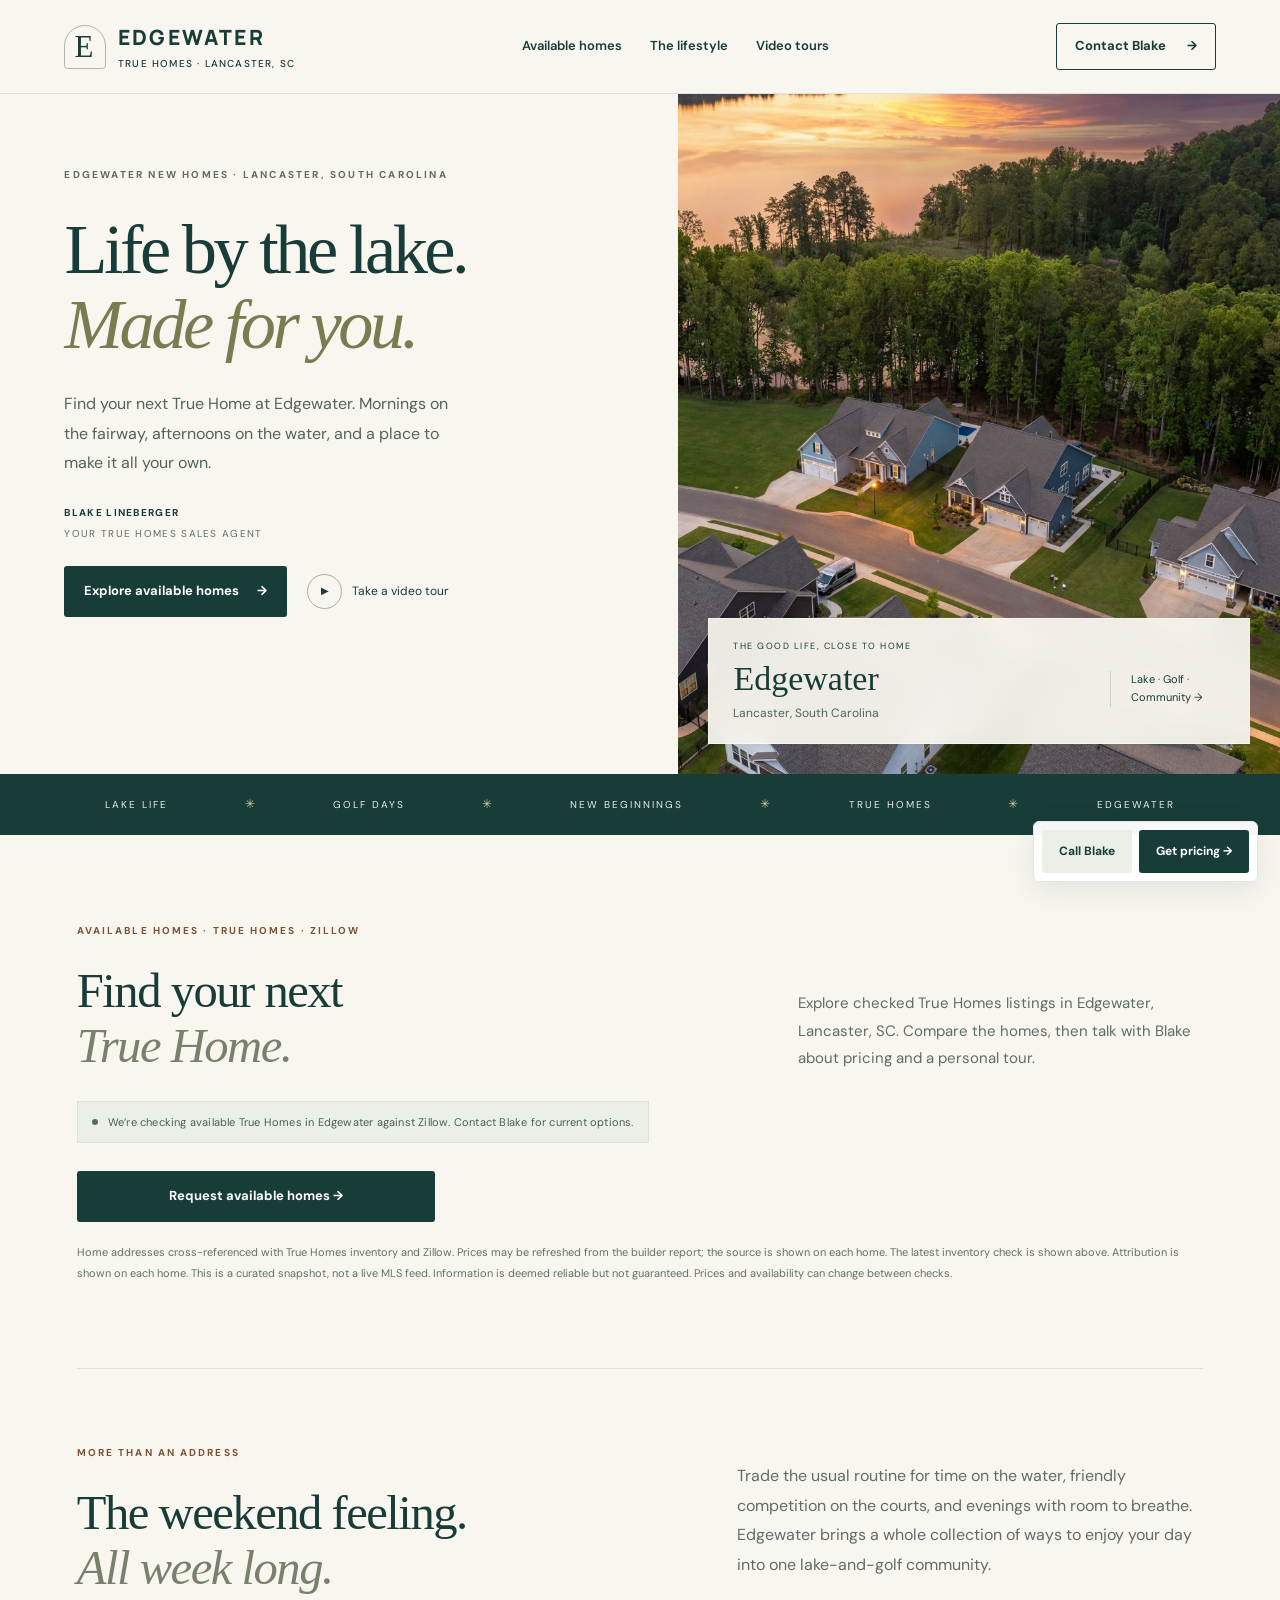
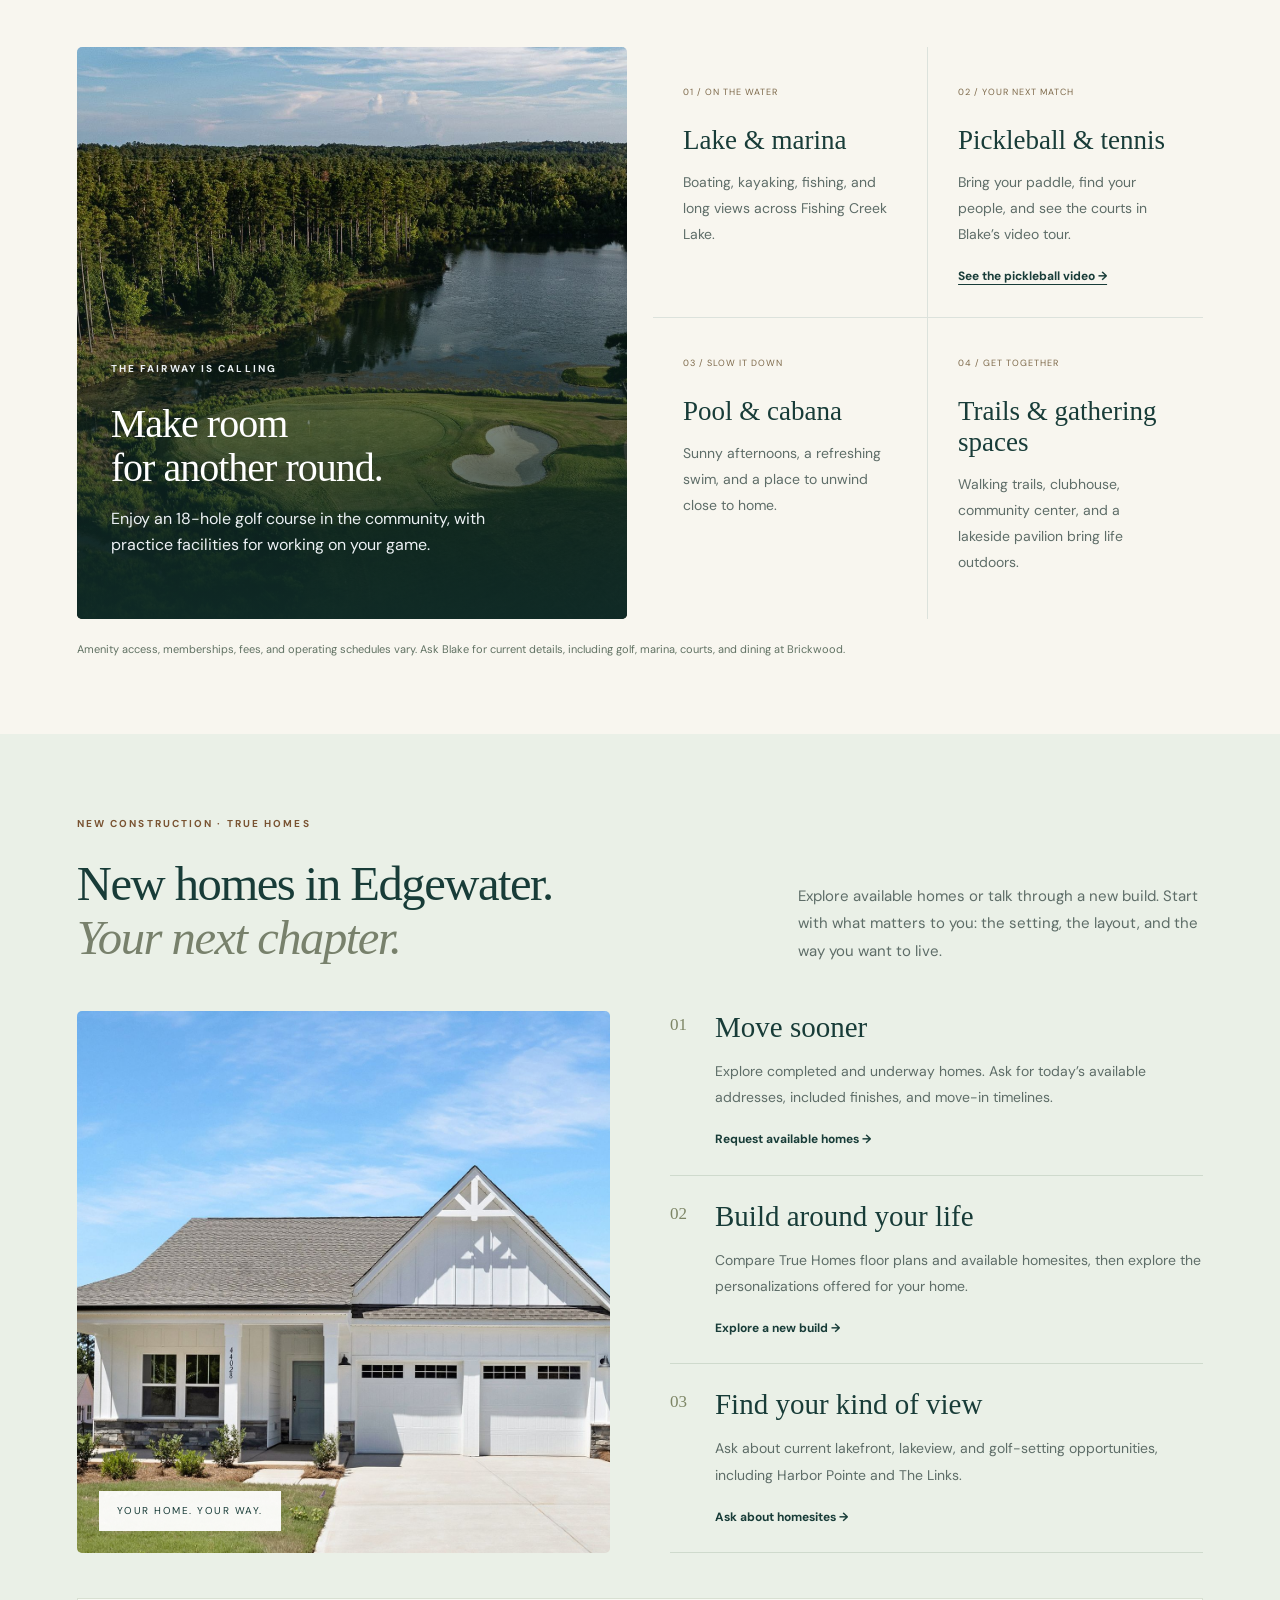
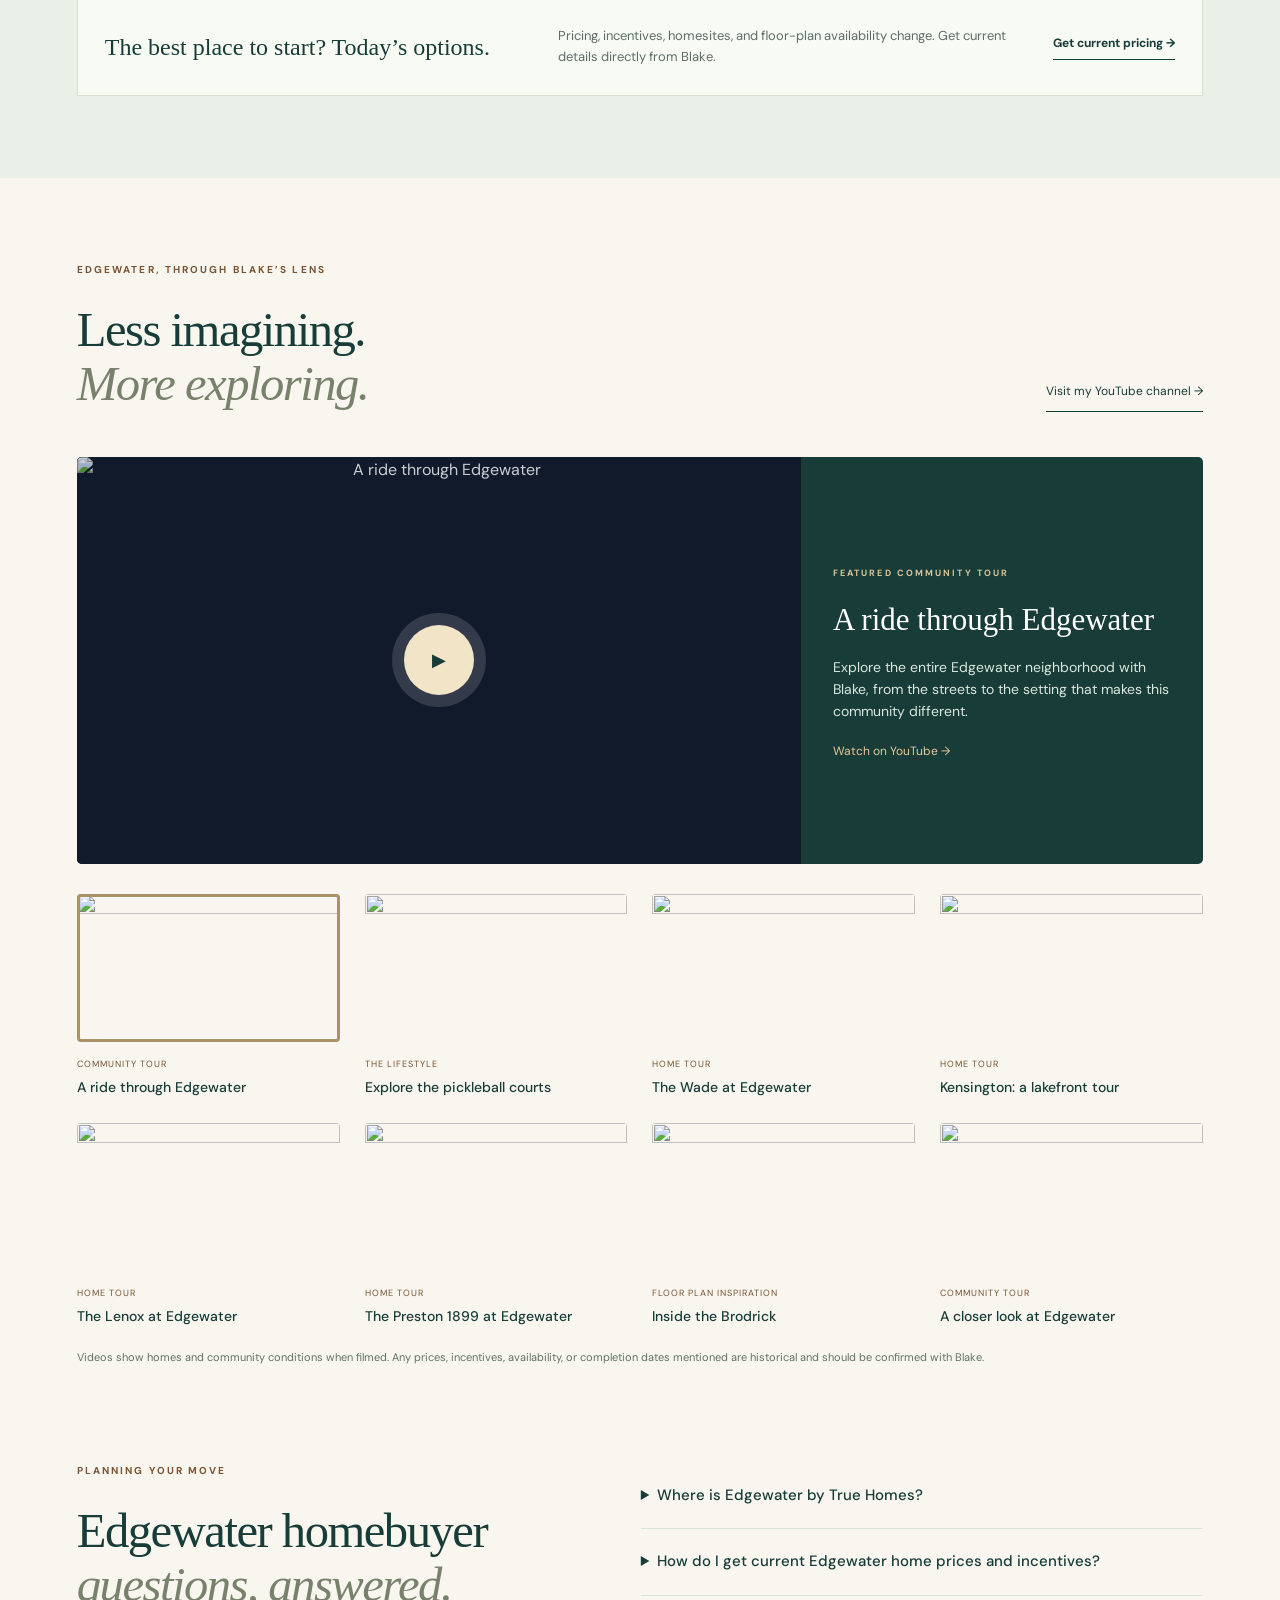
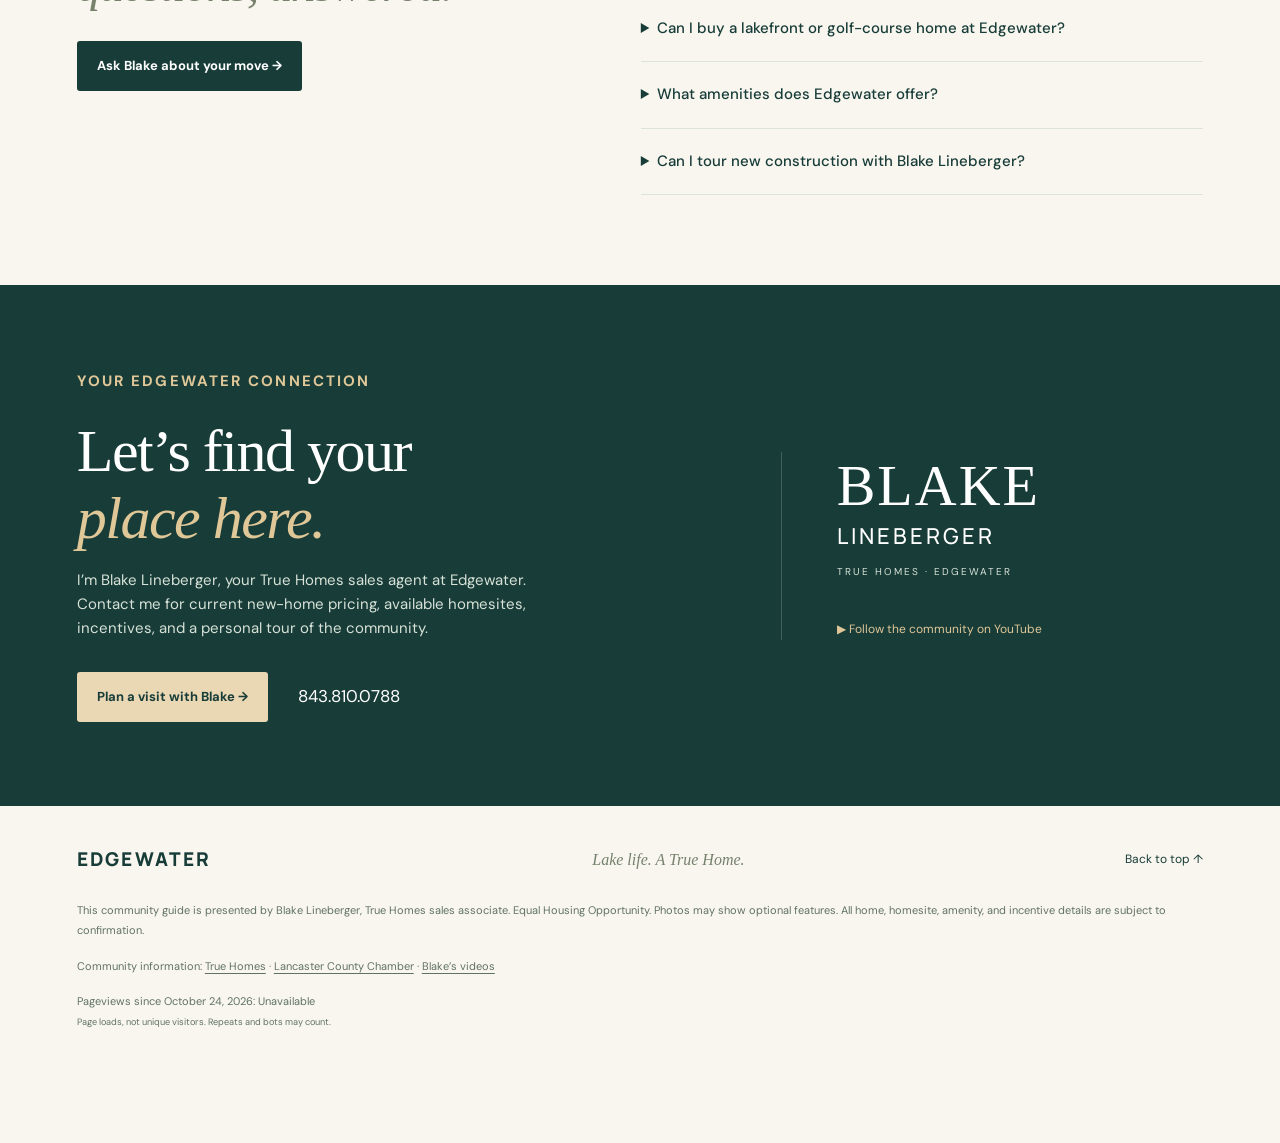
==== commit ab22fb52: "Add privacy-friendly persistent pageview counter" ====
--- a/index.html
+++ b/index.html
@@ -8,5 +8,5 @@
 <section id="homes" class="homes-section"><div class="wrap"><div class="section-top"><div><p class="eyebrow orange-text">NEW CONSTRUCTION · TRUE HOMES</p><h2>New homes in Edgewater.<br><em>Your next chapter.</em></h2></div><p>Explore available homes or talk through a new build. Start with what matters to you: the setting, the layout, and the way you want to live.</p></div><div class="home-layout"><div class="home-photo"><img src="assets/home.jpg" alt="True Homes at Edgewater" loading="lazy"><span>YOUR HOME. YOUR WAY.</span></div><div class="home-options"><article><span>01</span><div><h3>Move sooner</h3><p>Explore completed and underway homes. Ask for today’s available addresses, included finishes, and move-in timelines.</p><a href="mailto:linebergerm01@gmail.com?subject=Edgewater%20available%20homes">Request available homes →</a></div></article><article><span>02</span><div><h3>Build around your life</h3><p>Compare True Homes floor plans and available homesites, then explore the personalizations offered for your home.</p><a href="mailto:linebergerm01@gmail.com?subject=Building%20a%20new%20home%20at%20Edgewater">Explore a new build →</a></div></article><article><span>03</span><div><h3>Find your kind of view</h3><p>Ask about current lakefront, lakeview, and golf-setting opportunities, including Harbor Pointe and The Links.</p><a href="mailto:linebergerm01@gmail.com?subject=Edgewater%20lake%20and%20golf%20homesites">Ask about homesites →</a></div></article></div></div><div class="availability"><strong>The best place to start? Today’s options.</strong><p>Pricing, incentives, homesites, and floor-plan availability change. Get current details directly from Blake.</p><a href="mailto:linebergerm01@gmail.com?subject=Current%20Edgewater%20pricing%20and%20incentives">Get current pricing <span aria-hidden="true">→</span></a></div></div></section>
 <section id="films" class="films wrap"><div class="section-top"><div><p class="eyebrow orange-text">EDGEWATER, THROUGH BLAKE’S LENS</p><h2>Less imagining.<br><em>More exploring.</em></h2></div><a class="text-link" href="https://www.youtube.com/@Blake_Sales_Edgewater" target="_blank" rel="noopener">Visit my YouTube channel →</a></div><div class="cinema"><div class="screen" id="screen"></div><div class="film-description"><span class="eyebrow">FEATURED COMMUNITY TOUR</span><h3 id="film-title">A ride through Edgewater</h3><p id="film-detail">Explore the neighborhood with Blake, from the streets to the setting that makes Edgewater different.</p><a id="youtube-link" href="https://www.youtube.com/watch?v=G6UjwzmmReY" target="_blank" rel="noopener">Watch on YouTube →</a></div></div><div class="film-grid" id="film-grid"></div><p class="fine">Videos show homes and community conditions when filmed. Any prices, incentives, availability, or completion dates mentioned are historical and should be confirmed with Blake.</p></section>
 <section class="buyer-faq wrap" id="questions"><p class="eyebrow orange-text">PLANNING YOUR MOVE</p><h2>Edgewater homebuyer<br><em>questions, answered.</em></h2><div class="faq-list"><details><summary>Where is Edgewater by True Homes?</summary><p>Edgewater is a lake-and-golf community in Lancaster, South Carolina, on Fishing Creek Lake. Contact Blake Lineberger to arrange a community visit and compare new construction opportunities.</p></details><details><summary>How do I get current Edgewater home prices and incentives?</summary><p>Contact Blake Lineberger at 843.810.0788 or linebergerm01@gmail.com for current True Homes pricing, available homes, homesites, and incentives. Prices and offers mentioned in older videos may no longer apply.</p></details><details><summary>Can I buy a lakefront or golf-course home at Edgewater?</summary><p>Ask Blake about current lakefront, lakeview, and golf-setting opportunities, including Harbor Pointe and The Links. Specific lot availability, premiums, dock eligibility, and home options must be confirmed individually.</p></details><details><summary>What amenities does Edgewater offer?</summary><p>Edgewater features Fishing Creek Lake, a marina, an 18-hole golf course, pickleball and tennis facilities, a pool and cabana, walking trails, and community gathering spaces. Memberships, fees, access, and schedules vary.</p></details><details><summary>Can I tour new construction with Blake Lineberger?</summary><p>Yes. Call or email Blake to arrange a personal tour of available True Homes and explore Edgewater. Share your price range, preferred layout, and moving timeline so he can help narrow your options.</p></details></div><a class="button orange" href="mailto:linebergerm01@gmail.com?subject=Help%20me%20find%20an%20Edgewater%20home">Ask Blake about your move →</a></section><section class="contact" id="contact"><div class="wrap contact-inner"><div><p class="eyebrow">YOUR EDGEWATER CONNECTION</p><h2>Let’s find your<br><em>place here.</em></h2><p>I’m Blake Lineberger, your True Homes sales agent at Edgewater. Contact me for current new-home pricing, available homesites, incentives, and a personal tour of the community.</p><div class="actions"><a class="button orange" href="mailto:linebergerm01@gmail.com?subject=I%27d%20like%20to%20tour%20Edgewater">Plan a visit with Blake →</a><a class="phone" href="tel:+18438100788">843.810.0788</a></div></div><div class="signature"><span>BLAKE</span><strong>LINEBERGER</strong><p>TRUE HOMES · EDGEWATER</p><a href="https://www.youtube.com/@Blake_Sales_Edgewater" target="_blank" rel="noopener">▶ Follow the community on YouTube</a></div></div></section></main>
-<footer class="wrap"><div class="footer-top"><a class="brand" href="#">EDGEWATER</a><span>Lake life. A True Home.</span><a href="#">Back to top ↑</a></div><p>This community guide is presented by Blake Lineberger, True Homes sales associate. Equal Housing Opportunity. Photos may show optional features. All home, homesite, amenity, and incentive details are subject to confirmation.</p><div class="sources">Community information: <a href="https://www.truehomes.com/new-home-communities/edgewater" target="_blank" rel="noopener">True Homes</a> · <a href="https://business.lancasterchambersc.org/list/member/true-homes-edgewater-golf-lake-168" target="_blank" rel="noopener">Lancaster County Chamber</a> · <a href="https://www.youtube.com/@Blake_Sales_Edgewater" target="_blank" rel="noopener">Blake’s videos</a></div></footer><aside class="contact-dock" aria-label="Contact Blake"><span>YOUR NEXT HOME STARTS HERE<strong>Talk with Blake</strong></span><a href="tel:+18438100788">Call Blake</a><a class="dock-email" href="mailto:linebergerm01@gmail.com?subject=Edgewater%20new%20home%20inquiry">Get pricing →</a></aside><script src="app.js" defer></script><script src="listings.js" defer></script></body></html>
+<footer class="wrap"><div class="footer-top"><a class="brand" href="#">EDGEWATER</a><span>Lake life. A True Home.</span><a href="#">Back to top ↑</a></div><p>This community guide is presented by Blake Lineberger, True Homes sales associate. Equal Housing Opportunity. Photos may show optional features. All home, homesite, amenity, and incentive details are subject to confirmation.</p><div class="sources">Community information: <a href="https://www.truehomes.com/new-home-communities/edgewater" target="_blank" rel="noopener">True Homes</a> · <a href="https://business.lancasterchambersc.org/list/member/true-homes-edgewater-golf-lake-168" target="_blank" rel="noopener">Lancaster County Chamber</a> · <a href="https://www.youtube.com/@Blake_Sales_Edgewater" target="_blank" rel="noopener">Blake’s videos</a></div><p class="pageviews">Pageviews since October 24, 2026: <span id="pageview-count">Unavailable</span><br><small>Page loads, not unique visitors. Repeats and bots may count.</small></p></footer><aside class="contact-dock" aria-label="Contact Blake"><span>YOUR NEXT HOME STARTS HERE<strong>Talk with Blake</strong></span><a href="tel:+18438100788">Call Blake</a><a class="dock-email" href="mailto:linebergerm01@gmail.com?subject=Edgewater%20new%20home%20inquiry">Get pricing →</a></aside><script src="app.js" defer></script><script src="listings.js" defer></script><script src="pageviews.js" defer></script></body></html>
 
